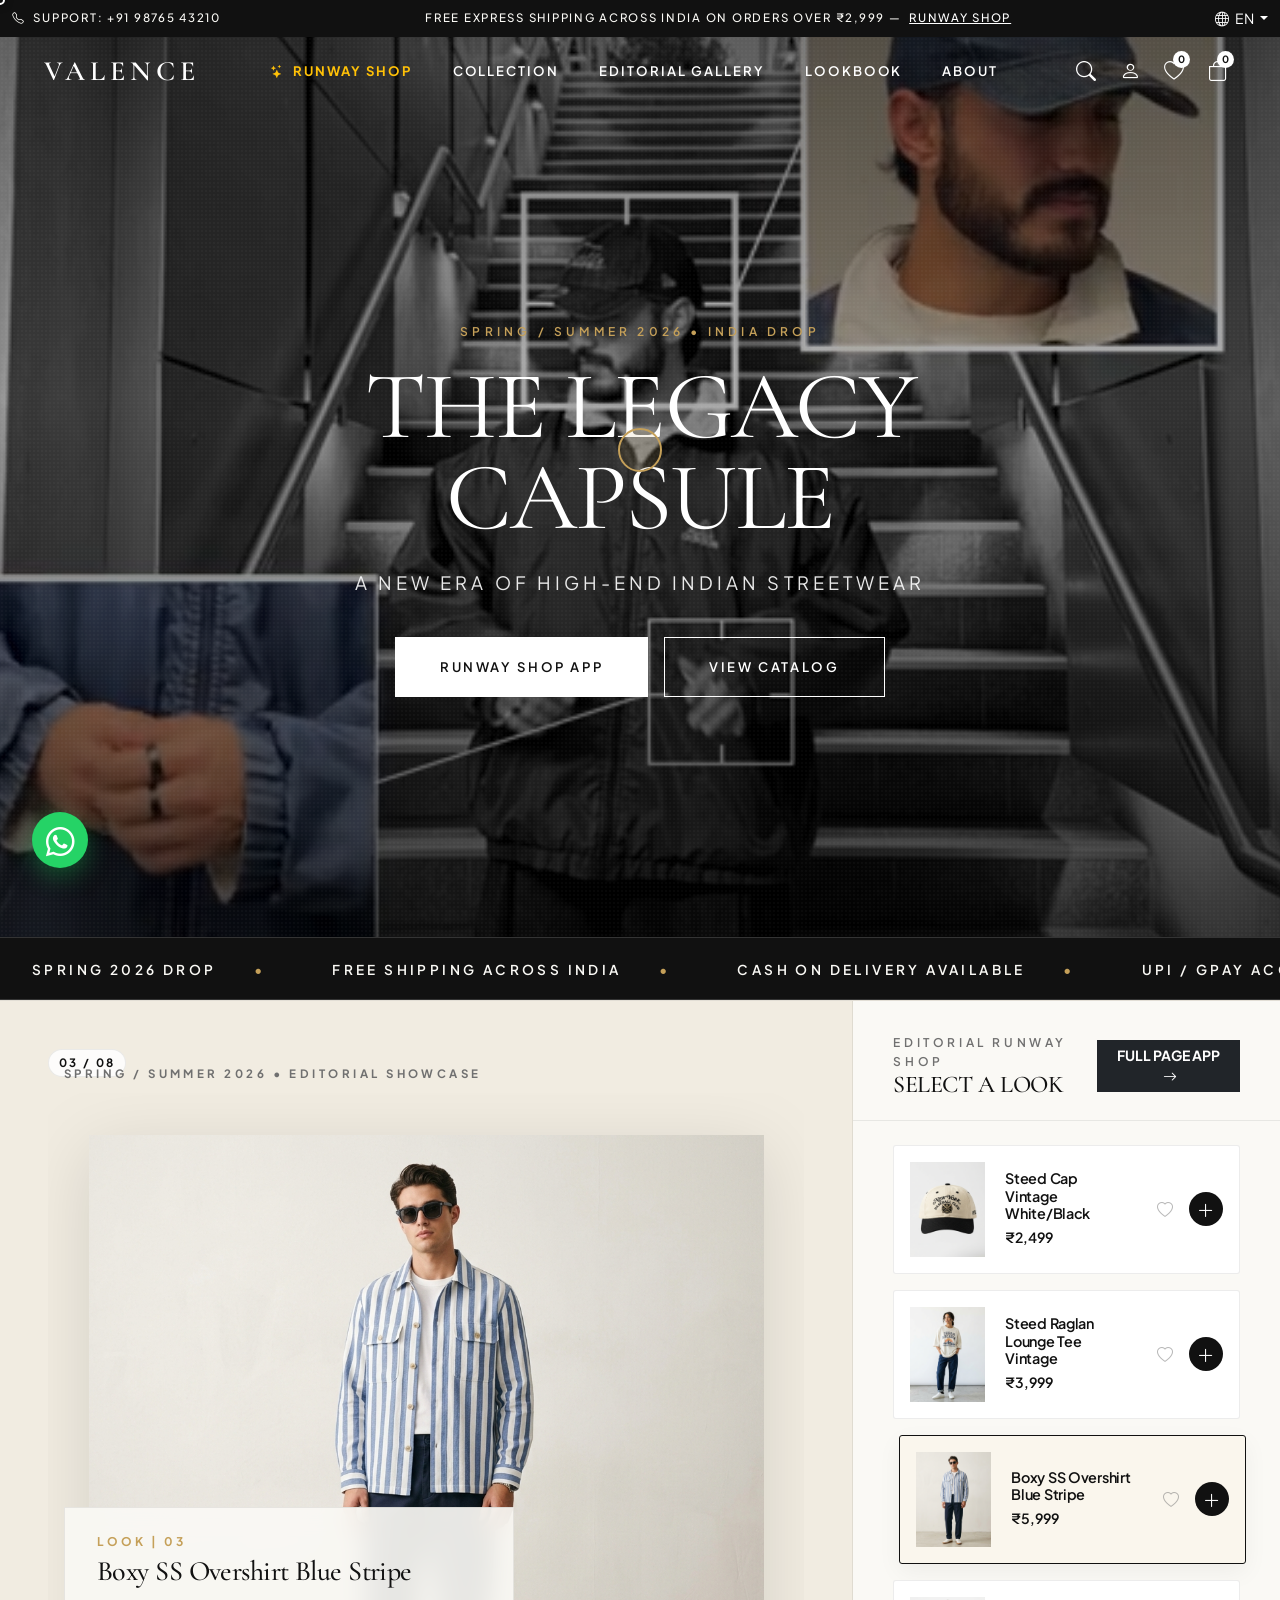
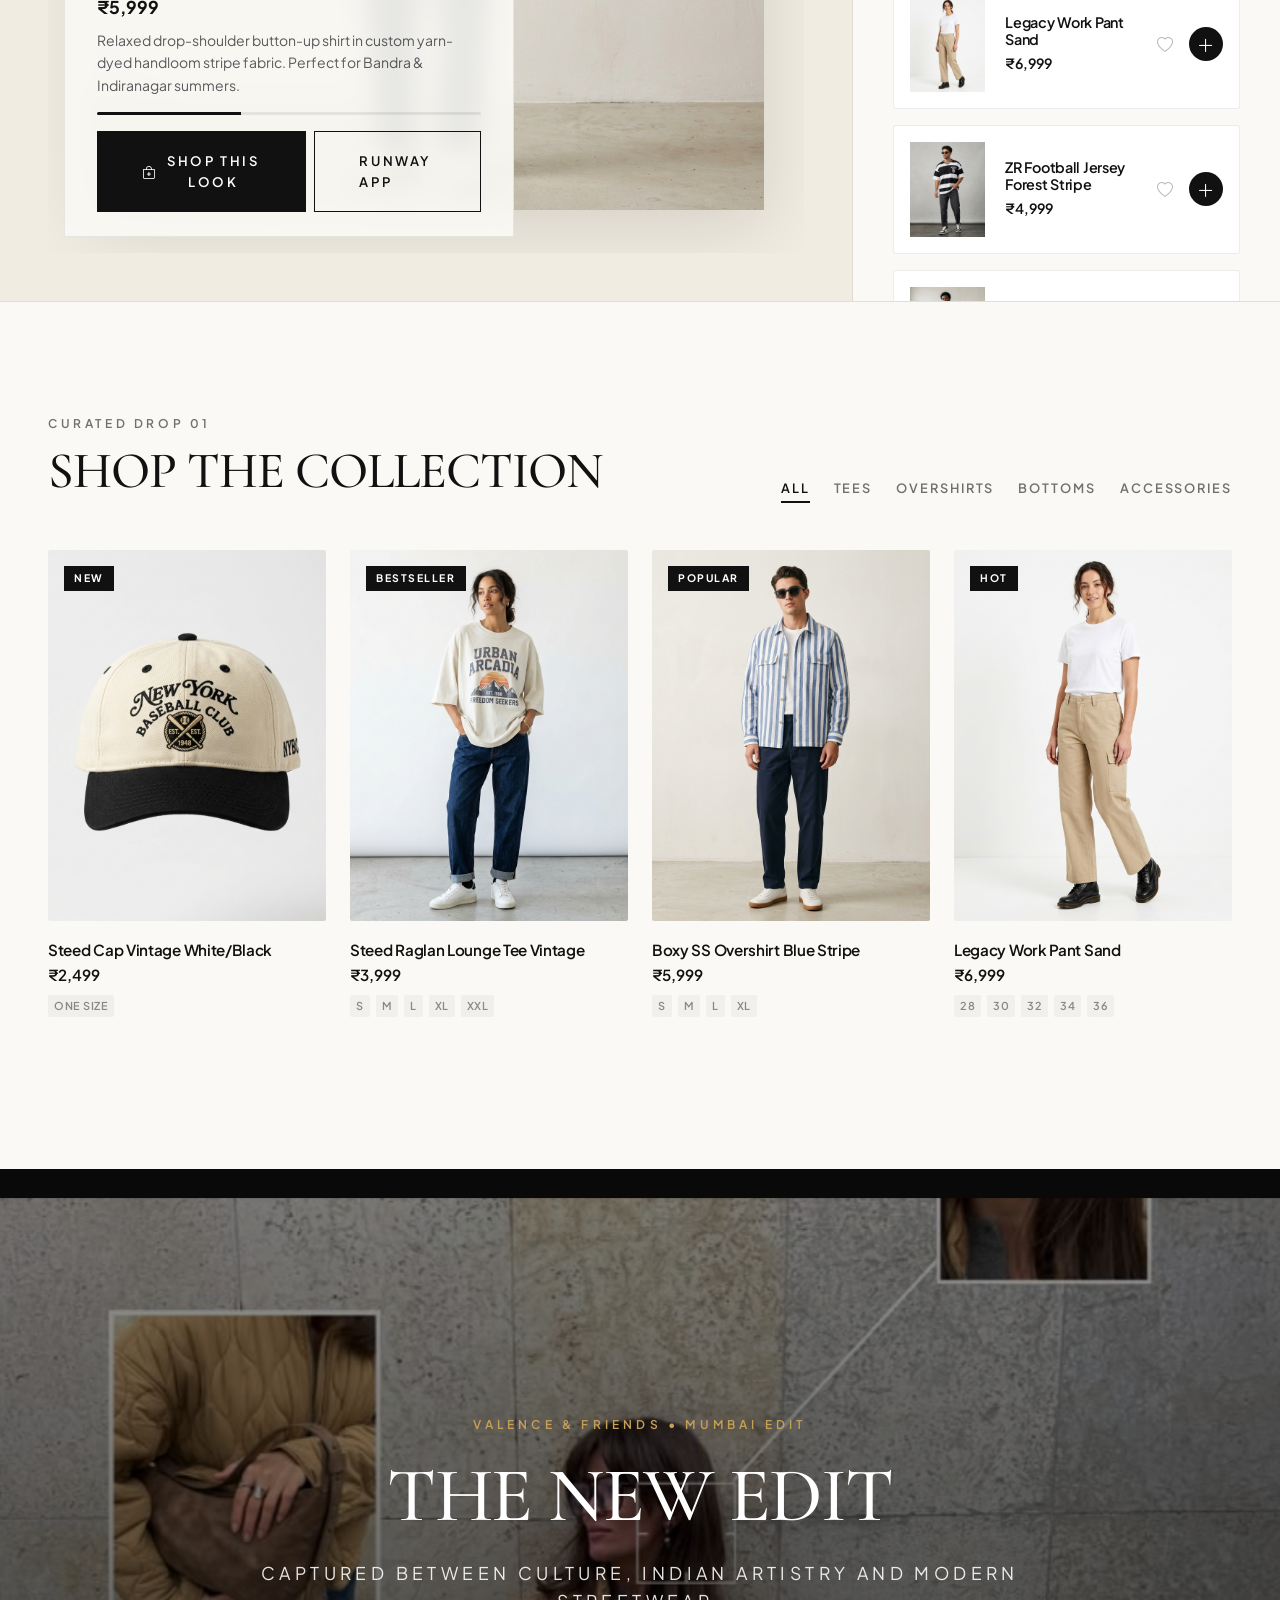
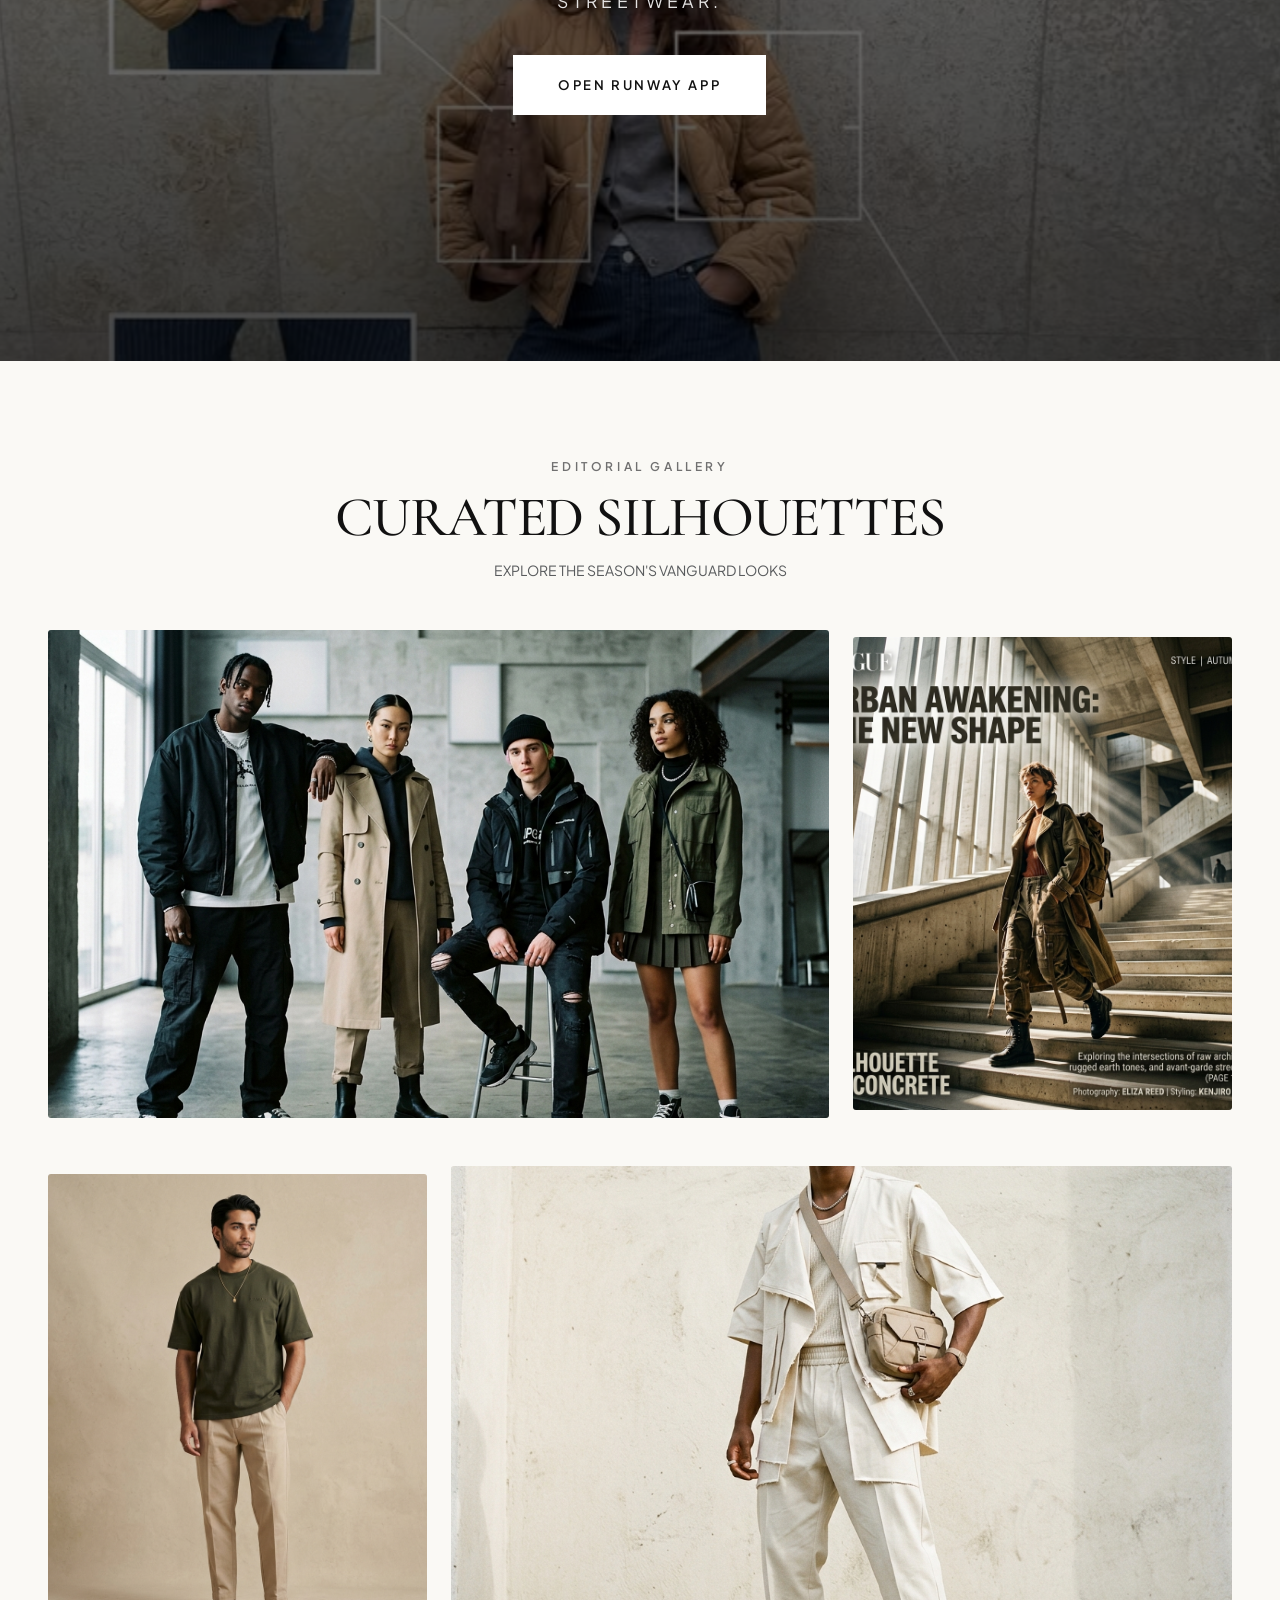
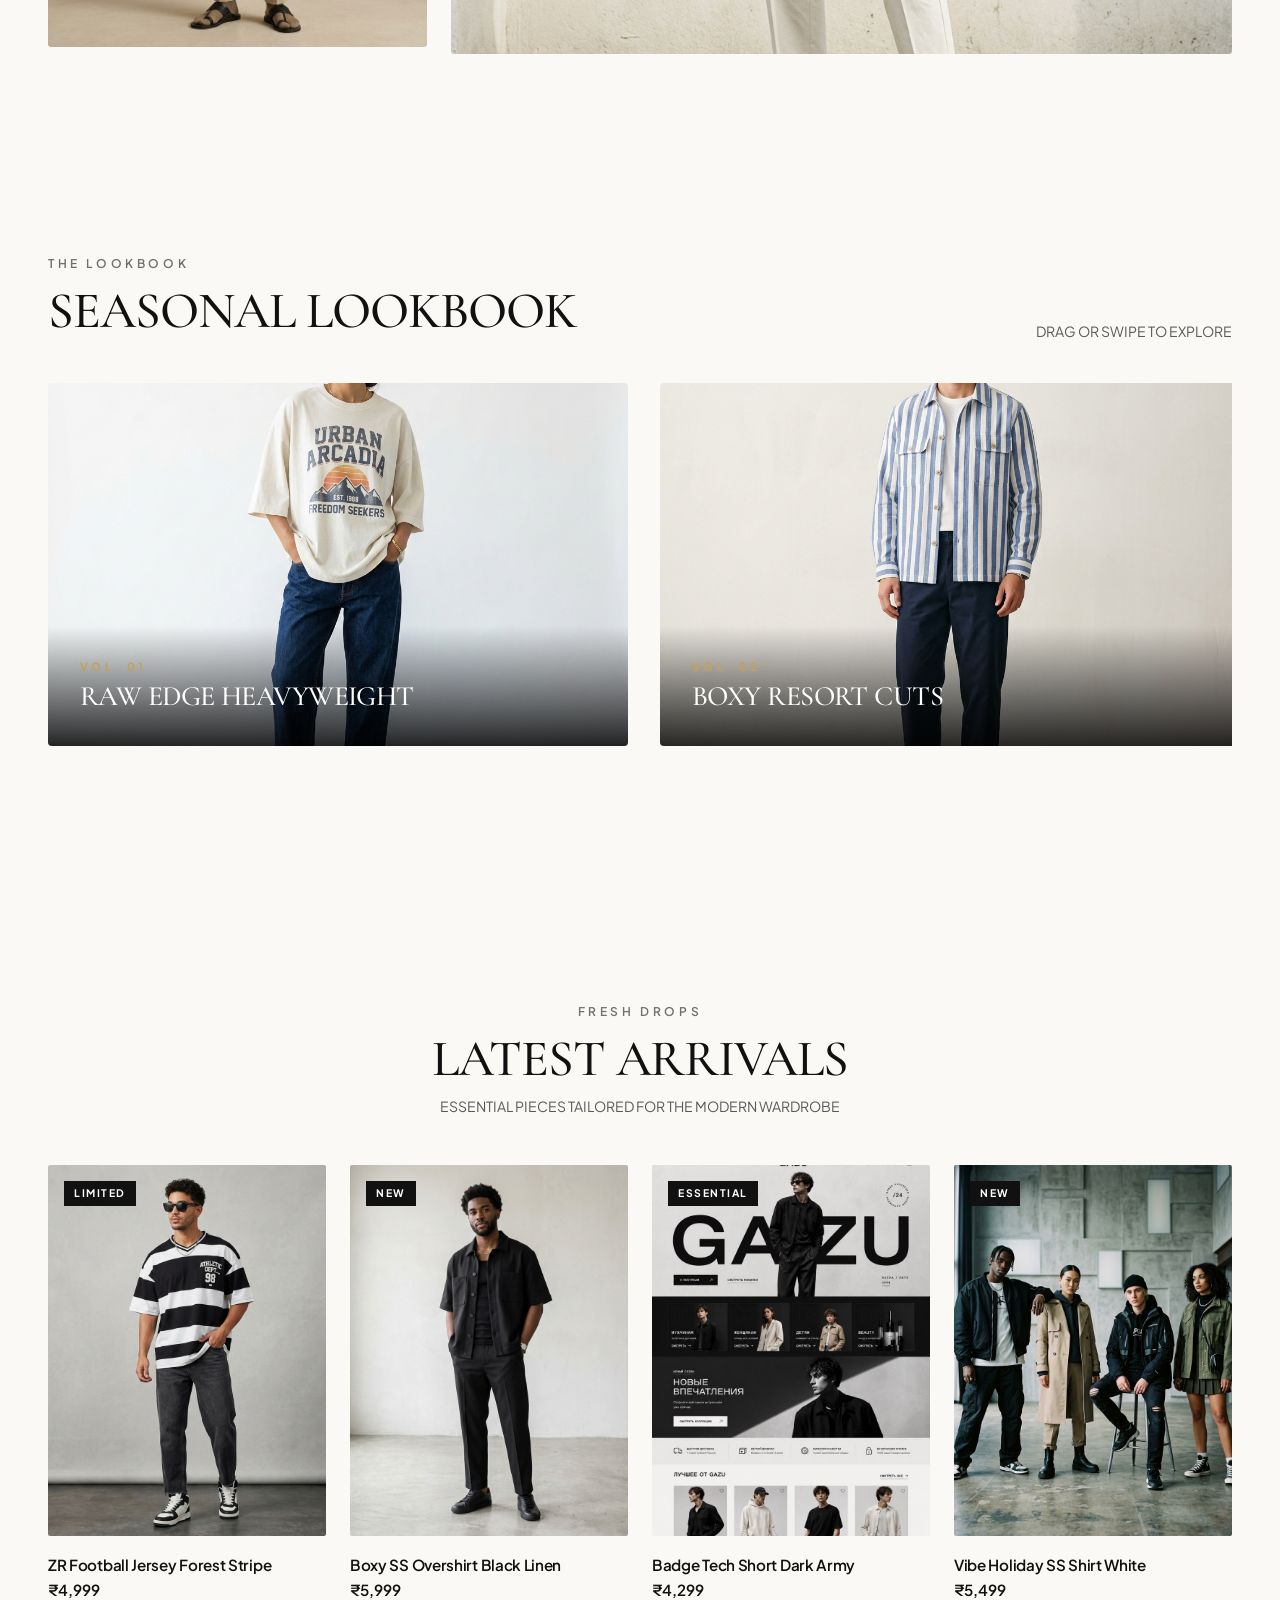
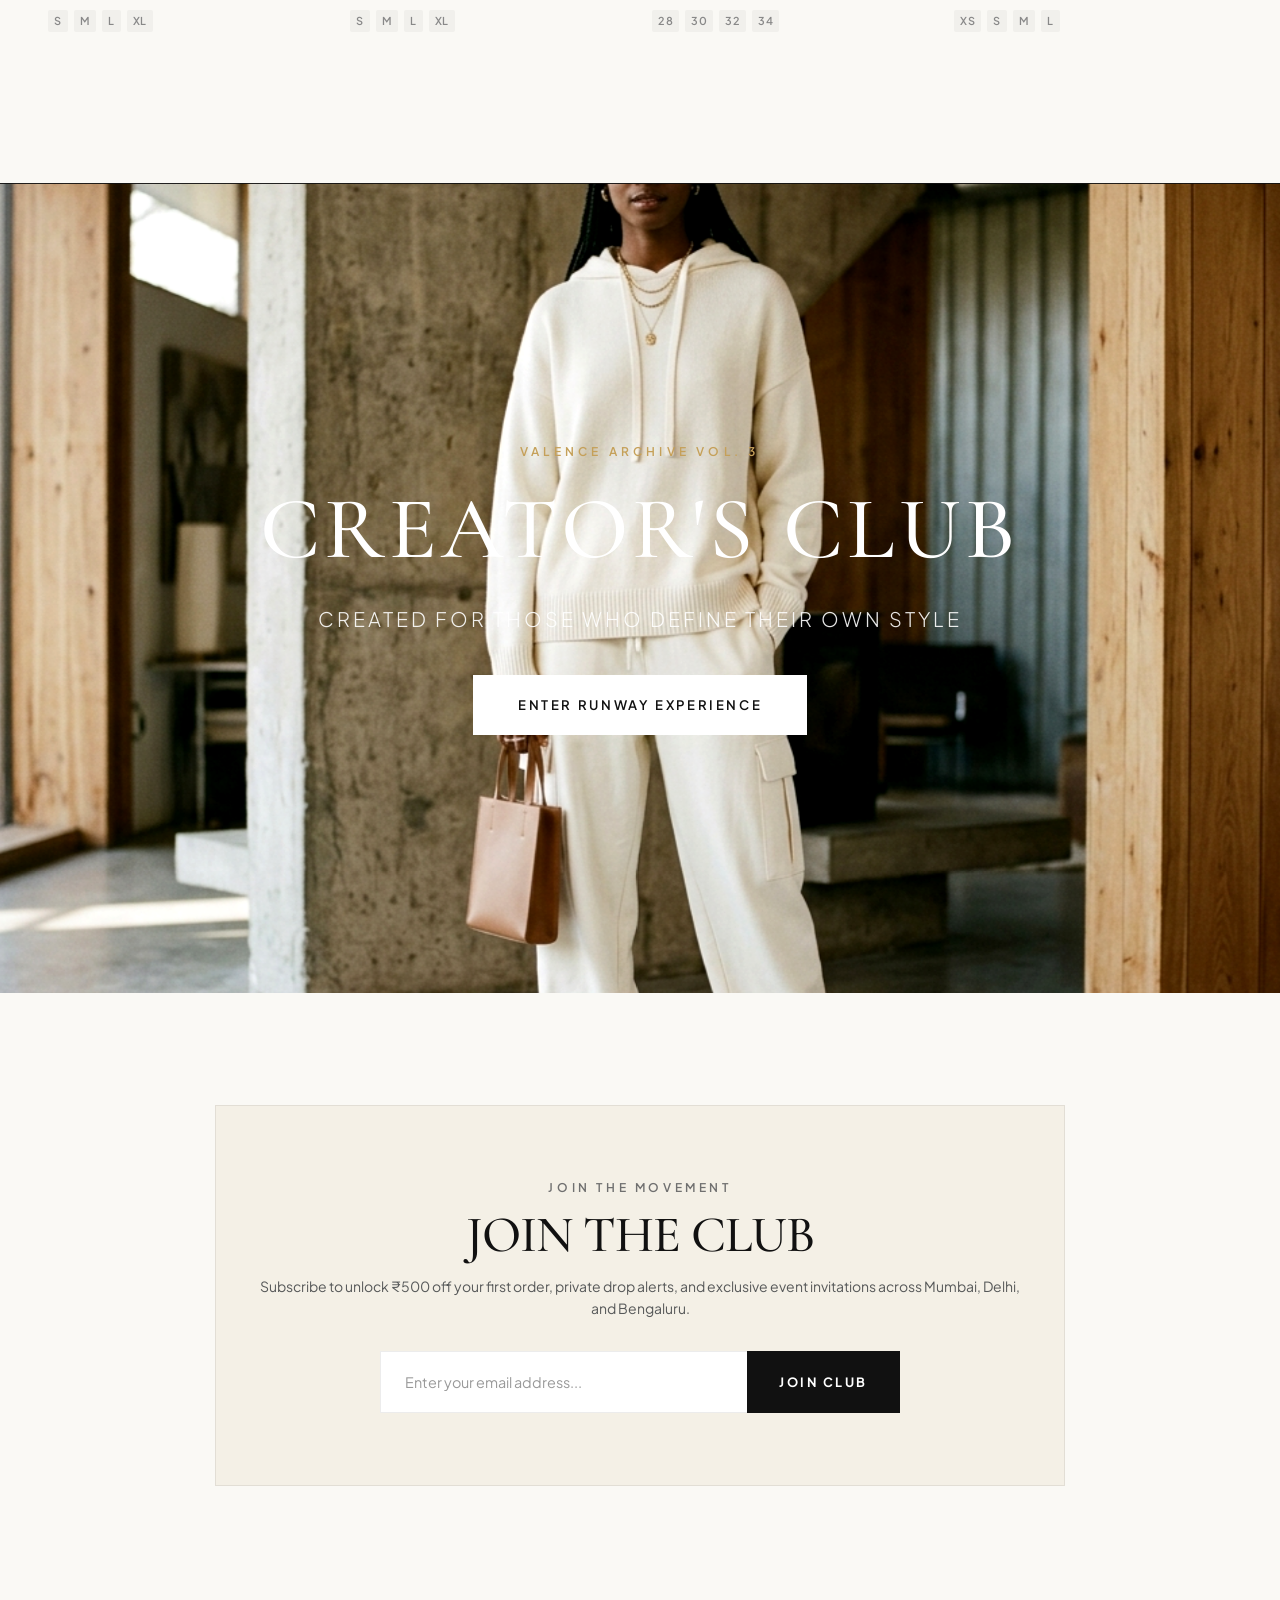
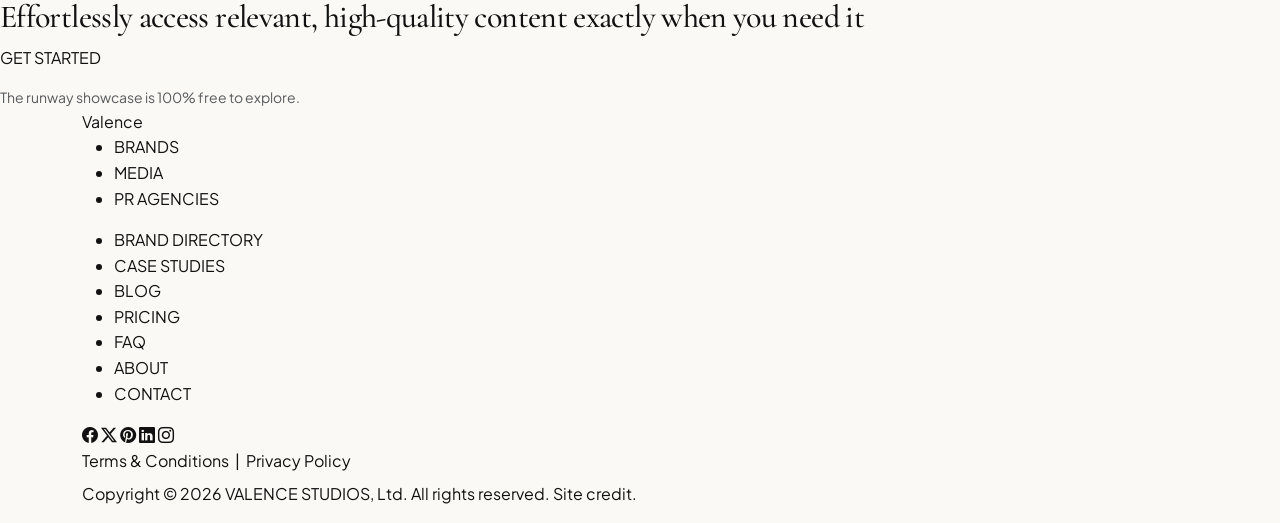
==== fashion-website/index.html @ 0c60060d "Initial commit - Complete VALENCE Indian luxury streetwear fashion web app with runway & contact pag" ====
<!DOCTYPE html>
<html lang="en">
<head>
  <meta charset="UTF-8">
  <meta name="viewport" content="width=device-width, initial-scale=1.0">
  <title>VALENCE STUDIOS — Luxury Streetwear & Editorial Fashion India</title>
  <meta name="description" content="VALENCE STUDIOS India. Discover high-end luxury streetwear, oversized cotton tees, boxy overshirts, and tailored work pants. Designed in India with free express shipping & COD available.">
  <meta name="keywords" content="VALENCE STUDIOS, Indian streetwear, luxury fashion India, Mumbai fashion, oversized t-shirts, boxy overshirt, UPI payment, cash on delivery">

  <!-- Favicon -->
  <link rel="icon" href="data:image/svg+xml,<svg xmlns=%22http://www.w3.org/2000/svg%22 viewBox=%220 0 100 100%22><text y=%22.9em%22 font-size=%2290%22>V</text></svg>">

  <!-- Google Fonts: Cormorant Garamond (Serif) & Plus Jakarta Sans (Sans-Serif) -->
  <link rel="preconnect" href="https://fonts.googleapis.com">
  <link rel="preconnect" href="https://fonts.gstatic.com" crossorigin>
  <link href="https://fonts.googleapis.com/css2?family=Cormorant+Garamond:ital,wght@0,300;0,400;0,500;0,600;0,700;1,400&family=Plus+Jakarta+Sans:wght@300;400;500;600;700;800&display=swap" rel="stylesheet">

  <!-- Bootstrap 5.3.3 CSS -->
  <link href="https://cdn.jsdelivr.net/npm/bootstrap@5.3.3/dist/css/bootstrap.min.css" rel="stylesheet">

  <!-- Bootstrap Icons 1.11.3 -->
  <link rel="stylesheet" href="https://cdn.jsdelivr.net/npm/bootstrap-icons@1.11.3/font/bootstrap-icons.min.css">

  <!-- Custom Stylesheet -->
  <link rel="stylesheet" href="css/style.css">
</head>
<body>

  <!-- =========================================================================
       1. PRELOADER
       ========================================================================= -->
  <div id="preloader">
    <div class="loader-brand">VALENCE</div>
    <div class="loader-sub">LEGACY CAPSULE 2026 • INDIA</div>
    <div class="loader-bar-bg">
      <div class="loader-bar-fill"></div>
    </div>
  </div>

  <!-- =========================================================================
       2. CUSTOM CURSOR (DESKTOP)
       ========================================================================= -->
  <div class="custom-cursor-dot"></div>
  <div class="custom-cursor-follower"></div>

  <!-- =========================================================================
       3. FLOATING WHATSAPP SUPPORT BUTTON (INDIAN UI/UX)
       ========================================================================= -->
  <a href="https://wa.me/919876543210?text=Hi%20VALENCE%20Studios,%20I%20have%20an%20inquiry%20about%20the%20Legacy%20Capsule" target="_blank" class="whatsapp-float-btn" title="Chat on WhatsApp (+91 98765 43210)">
    <i class="bi bi-whatsapp"></i>
  </a>

  <!-- =========================================================================
       4. TOP ANNOUNCEMENT BAR & NAVBAR
       ========================================================================= -->
  <div class="top-announcement-bar text-center">
    <div class="container-fluid d-flex justify-content-between align-items-center">
      <span class="d-none d-md-inline-block"><i class="bi bi-telephone me-1"></i> SUPPORT: +91 98765 43210</span>
      <span>FREE EXPRESS SHIPPING ACROSS INDIA ON ORDERS OVER ₹2,999 — <a href="runway.html" class="text-white text-decoration-underline ms-1">RUNWAY SHOP</a></span>
      <div class="dropdown d-none d-sm-inline-block">
        <button class="btn btn-sm text-white dropdown-toggle p-0 border-0 fs-7" type="button" data-bs-toggle="dropdown">
          <i class="bi bi-globe me-1"></i> <span id="current-lang">EN</span>
        </button>
        <ul class="dropdown-menu dropdown-menu-end shadow-sm">
          <li><a class="dropdown-menu-item dropdown-item lang-option" href="#" data-lang="en">English (EN)</a></li>
          <li><a class="dropdown-menu-item dropdown-item lang-option" href="#" data-lang="hi">हिंदी (Hindi)</a></li>
          <li><a class="dropdown-menu-item dropdown-item lang-option" href="#" data-lang="mr">मराठी (Marathi)</a></li>
        </ul>
      </div>
    </div>
  </div>

  <nav class="navbar navbar-expand-lg navbar-editorial">
    <div class="container-fluid d-flex align-items-center justify-content-between">
      
      <!-- Mobile Hamburger Toggle -->
      <button class="navbar-toggler border-0 p-0 text-white d-lg-none" type="button" data-bs-toggle="offcanvas" data-bs-target="#mobileMenu" aria-label="Toggle navigation">
        <i class="bi bi-list fs-2" id="nav-toggle-icon"></i>
      </button>

      <!-- Left / Brand Logo -->
      <a class="navbar-brand me-0" href="index.html">VALENCE</a>

      <!-- Center Links (Desktop) -->
      <div class="collapse navbar-collapse justify-content-center d-none d-lg-flex" id="navbarNav">
        <ul class="navbar-nav align-items-center gap-2">
          <li class="nav-item">
            <a class="nav-link nav-link-editorial text-warning fw-bold" href="runway.html"><i class="bi bi-stars me-1"></i> RUNWAY SHOP</a>
          </li>
          <li class="nav-item">
            <a class="nav-link nav-link-editorial" href="#collection-section">COLLECTION</a>
          </li>
          <li class="nav-item">
            <a class="nav-link nav-link-editorial" href="#asymmetric-section">EDITORIAL GALLERY</a>
          </li>
          <li class="nav-item">
            <a class="nav-link nav-link-editorial" href="#campaign-section">LOOKBOOK</a>
          </li>
          <li class="nav-item">
            <a class="nav-link nav-link-editorial" href="#story-section">ABOUT</a>
          </li>
        </ul>
      </div>

      <!-- Right Action Icons -->
      <div class="d-flex align-items-center gap-1 gap-md-2">
        <button class="nav-icon-btn" data-bs-toggle="modal" data-bs-target="#searchModal" aria-label="Search">
          <i class="bi bi-search"></i>
        </button>
        <button class="nav-icon-btn d-none d-sm-inline-block" data-bs-toggle="modal" data-bs-target="#accountModal" aria-label="Account">
          <i class="bi bi-person"></i>
        </button>
        <button class="nav-icon-btn" data-bs-toggle="offcanvas" data-bs-target="#cartOffcanvas" aria-label="Wishlist">
          <i class="bi bi-heart"></i>
          <span class="cart-badge" id="wishlist-count">0</span>
        </button>
        <button class="nav-icon-btn position-relative" data-bs-toggle="offcanvas" data-bs-target="#cartOffcanvas" aria-label="Shopping Bag">
          <i class="bi bi-bag"></i>
          <span class="cart-badge" id="cart-count">0</span>
        </button>
      </div>

    </div>
  </nav>

  <!-- Mobile Offcanvas Menu -->
  <div class="offcanvas offcanvas-start offcanvas-editorial" tabindex="-1" id="mobileMenu">
    <div class="offcanvas-header">
      <span class="font-serif fs-4 tracking-wider fw-bold">VALENCE STUDIOS</span>
      <button type="button" class="btn-close text-reset" data-bs-dismiss="offcanvas" aria-label="Close"></button>
    </div>
    <div class="offcanvas-body d-flex flex-column justify-content-between p-4">
      <div>
        <a href="runway.html" class="nav-link-mobile text-warning fw-bold">✨ RUNWAY SHOP APP</a>
        <a href="#collection-section" class="nav-link-mobile" data-bs-dismiss="offcanvas">SHOP COLLECTION</a>
        <a href="#asymmetric-section" class="nav-link-mobile" data-bs-dismiss="offcanvas">EDITORIAL GALLERY</a>
        <a href="#campaign-section" class="nav-link-mobile" data-bs-dismiss="offcanvas">CAMPAIGNS</a>
        <a href="#story-section" class="nav-link-mobile" data-bs-dismiss="offcanvas">THE BRAND STORY</a>
      </div>
      <div class="pt-4 border-top">
        <div class="d-flex justify-content-between mb-3 text-muted small">
          <span>CURRENCY: <strong>INR (₹)</strong></span>
          <span>LOCATION: <strong>INDIA</strong></span>
        </div>
        <div class="d-flex gap-3 text-dark fs-5">
          <a href="https://wa.me/919876543210" target="_blank"><i class="bi bi-whatsapp"></i></a>
          <a href="#"><i class="bi bi-instagram"></i></a>
          <a href="#"><i class="bi bi-youtube"></i></a>
        </div>
      </div>
    </div>
  </div>

  <!-- =========================================================================
       5. FULL-SCREEN CINEMATIC HERO SECTION
       ========================================================================= -->
  <section class="hero-section">
    <div class="hero-bg-wrapper">
      <img src="images/videoframe-hero.png" alt="VALENCE Legacy Capsule Hero Streetwear Campaign Model" class="hero-bg-img">
    </div>
    <div class="hero-overlay"></div>
    <div class="film-grain"></div>

    <div class="hero-content">
      <span class="hero-tag">SPRING / SUMMER 2026 • INDIA DROP</span>
      <h1 class="hero-title">THE LEGACY<br>CAPSULE</h1>
      <p class="hero-subtitle">A NEW ERA OF HIGH-END INDIAN STREETWEAR</p>
      <div class="hero-cta d-flex justify-content-center gap-3 flex-wrap">
        <a href="runway.html" class="btn-editorial btn-editorial-light btn-magnetic" data-cursor="EXPLORE">RUNWAY SHOP APP</a>
        <a href="#collection-section" class="btn-editorial btn-editorial-outline text-white border-white btn-magnetic">VIEW CATALOG</a>
      </div>
    </div>
  </section>

  <!-- =========================================================================
       6. INFINITE MARQUEE BANNER
       ========================================================================= -->
  <div class="marquee-wrapper">
    <div class="marquee-content">
      <span class="marquee-item">SPRING 2026 DROP <span class="marquee-bullet">•</span></span>
      <span class="marquee-item">FREE SHIPPING ACROSS INDIA <span class="marquee-bullet">•</span></span>
      <span class="marquee-item">CASH ON DELIVERY AVAILABLE <span class="marquee-bullet">•</span></span>
      <span class="marquee-item">UPI / GPAY ACCEPTED <span class="marquee-bullet">•</span></span>
      <span class="marquee-item">HANDCRAFTED LUXURY STREETWEAR <span class="marquee-bullet">•</span></span>
      <span class="marquee-item">240 GSM HEAVYWEIGHT COTTON <span class="marquee-bullet">•</span></span>
    </div>
    <div class="marquee-content">
      <span class="marquee-item">SPRING 2026 DROP <span class="marquee-bullet">•</span></span>
      <span class="marquee-item">FREE SHIPPING ACROSS INDIA <span class="marquee-bullet">•</span></span>
      <span class="marquee-item">CASH ON DELIVERY AVAILABLE <span class="marquee-bullet">•</span></span>
      <span class="marquee-item">UPI / GPAY ACCEPTED <span class="marquee-bullet">•</span></span>
      <span class="marquee-item">HANDCRAFTED LUXURY STREETWEAR <span class="marquee-bullet">•</span></span>
      <span class="marquee-item">240 GSM HEAVYWEIGHT COTTON <span class="marquee-bullet">•</span></span>
    </div>
  </div>

  <!-- =========================================================================
       7. EDITORIAL SPLIT-SCREEN RUNWAY SHOP EXPERIENCE (65% LEFT / 35% RIGHT)
       ========================================================================= -->
  <section class="split-shop-section" id="runway-shop">
    <div class="container-fluid p-0">
      <div class="row g-0">
        
        <!-- LEFT — 65% width: Large featured product runway view -->
        <div class="col-lg-8 split-shop-left">
          <div class="featured-look-wrapper">
            <div class="d-flex justify-content-between align-items-center mb-3">
              <span class="look-season-tag">SPRING / SUMMER 2026 • EDITORIAL SHOWCASE</span>
              <div class="d-flex align-items-center gap-2">
                <span class="look-counter-badge" id="featured-look-counter">03 / 08</span>
              </div>
            </div>
            
            <div class="featured-img-box" data-cursor="VIEW">
              <img src="images/product-2.jpg" alt="Boxy Short Sleeve Overshirt Blue Stripe Front View" id="featured-split-img" class="featured-split-img">
            </div>

            <div class="featured-look-info">
              <div class="look-number" id="featured-look-num">LOOK | 03</div>
              <h3 class="featured-title" id="featured-look-title">Boxy SS Overshirt Blue Stripe</h3>
              <div class="featured-price mb-2" id="featured-look-price">₹5,999</div>
              <p class="featured-desc small text-muted mb-3" id="featured-look-desc">Relaxed drop-shoulder button-up shirt in custom yarn-dyed handloom stripe fabric. Perfect for Bandra & Indiranagar summers.</p>

              <div class="split-progress-wrapper mb-3">
                <div class="split-progress-bar" id="featured-progress-bar" style="width: 37.5%;"></div>
              </div>

              <div class="d-flex gap-2">
                <button class="btn-editorial btn-editorial-dark btn-magnetic flex-grow-1" id="featured-shop-now-btn" data-cursor="ADD">
                  <i class="bi bi-bag-plus me-2"></i> SHOP THIS LOOK
                </button>
                <a href="runway.html" class="btn-editorial btn-editorial-outline" data-cursor="EXPLORE">RUNWAY APP</a>
              </div>
            </div>
          </div>
        </div>

        <!-- RIGHT — 35% width: Vertical product listing -->
        <div class="col-lg-4 split-shop-right">
          <div class="split-panel-header d-flex justify-content-between align-items-center">
            <div>
              <span class="section-tag mb-0">EDITORIAL RUNWAY SHOP</span>
              <h3 class="font-serif mb-0 fs-4">SELECT A LOOK</h3>
            </div>
            <a href="runway.html" class="btn btn-sm btn-dark text-white rounded-0 px-3 font-sans extra-small fw-bold">FULL PAGE APP <i class="bi bi-arrow-right ms-1"></i></a>
          </div>

          <div class="vertical-product-list" id="vertical-product-list">
            <!-- Dynamic vertical list populated via script.js -->
          </div>
        </div>

      </div>
    </div>
  </section>

  <!-- =========================================================================
       8. FEATURED PRODUCTS (GRID VIEW)
       ========================================================================= -->
  <section class="section-padding" id="collection-section">
    <div class="container-fluid px-lg-5">
      
      <!-- Section Header & Filter Tabs -->
      <div class="d-flex flex-column flex-md-row justify-content-between align-items-md-end mb-5 reveal fade-up">
        <div>
          <span class="section-tag">CURATED DROP 01</span>
          <h2 class="section-title mb-0">SHOP THE COLLECTION</h2>
        </div>
        <div class="filter-tabs">
          <button class="filter-btn active" data-filter="all">ALL</button>
          <button class="filter-btn" data-filter="tees">TEES</button>
          <button class="filter-btn" data-filter="overshirts">OVERSHIRTS</button>
          <button class="filter-btn" data-filter="bottoms">BOTTOMS</button>
          <button class="filter-btn" data-filter="accessories">ACCESSORIES</button>
        </div>
      </div>

      <!-- Product Grid -->
      <div class="row g-3 g-lg-4" id="collection-grid">

        <!-- Product Card 1 -->
        <div class="col-lg-3 col-md-6 col-6 product-card-col" data-category="accessories">
          <div class="product-card reveal fade-up delay-100" data-cursor="VIEW">
            <div class="product-img-wrapper">
              <span class="product-badge">NEW</span>
              <button class="wishlist-btn" data-id="prod-1" aria-label="Add to Wishlist">
                <i class="bi bi-heart"></i>
              </button>
              <img src="images/product-4.jpg" alt="Steed Cap Vintage White and Black Baseball Cap Front View" class="product-img">
              <img src="images/product-4-alt.jpg" alt="Steed Cap Vintage Rear Strap and Embroidery Detail" class="product-img-alt">
              
              <div class="product-action-bar">
                <button class="btn-quick-add" data-id="prod-1">QUICK ADD</button>
                <button class="btn-quick-view" data-id="prod-1" aria-label="Quick View"><i class="bi bi-eye"></i></button>
              </div>
            </div>
            <div class="product-info">
              <h3 class="product-title"><a href="#" class="trigger-quickview" data-id="prod-1">Steed Cap Vintage White/Black</a></h3>
              <div class="product-price">₹2,499</div>
              <div class="product-sizes">
                <span class="size-tag">ONE SIZE</span>
              </div>
            </div>
          </div>
        </div>

        <!-- Product Card 2 -->
        <div class="col-lg-3 col-md-6 col-6 product-card-col" data-category="tees">
          <div class="product-card reveal fade-up delay-200" data-cursor="VIEW">
            <div class="product-img-wrapper">
              <span class="product-badge">BESTSELLER</span>
              <button class="wishlist-btn" data-id="prod-2" aria-label="Add to Wishlist">
                <i class="bi bi-heart"></i>
              </button>
              <img src="images/product-1.jpg" alt="Steed Raglan Lounge Tee Vintage White and Black Front" class="product-img">
              <img src="images/product-1-alt.jpg" alt="Steed Raglan Lounge Tee Graphic Back View" class="product-img-alt">
              
              <div class="product-action-bar">
                <button class="btn-quick-add" data-id="prod-2">QUICK ADD</button>
                <button class="btn-quick-view" data-id="prod-2" aria-label="Quick View"><i class="bi bi-eye"></i></button>
              </div>
            </div>
            <div class="product-info">
              <h3 class="product-title"><a href="#" class="trigger-quickview" data-id="prod-2">Steed Raglan Lounge Tee Vintage</a></h3>
              <div class="product-price">₹3,999</div>
              <div class="product-sizes">
                <span class="size-tag">S</span>
                <span class="size-tag">M</span>
                <span class="size-tag">L</span>
                <span class="size-tag">XL</span>
                <span class="size-tag">XXL</span>
              </div>
            </div>
          </div>
        </div>

        <!-- Product Card 3 -->
        <div class="col-lg-3 col-md-6 col-6 product-card-col" data-category="overshirts">
          <div class="product-card reveal fade-up delay-300" data-cursor="VIEW">
            <div class="product-img-wrapper">
              <span class="product-badge">POPULAR</span>
              <button class="wishlist-btn" data-id="prod-3" aria-label="Add to Wishlist">
                <i class="bi bi-heart"></i>
              </button>
              <img src="images/product-2.jpg" alt="Boxy Short Sleeve Overshirt Blue Stripe Front View" class="product-img">
              <img src="images/product-2-alt.jpg" alt="Boxy Short Sleeve Overshirt Blue Stripe Fabric Texture Detail" class="product-img-alt">
              
              <div class="product-action-bar">
                <button class="btn-quick-add" data-id="prod-3">QUICK ADD</button>
                <button class="btn-quick-view" data-id="prod-3" aria-label="Quick View"><i class="bi bi-eye"></i></button>
              </div>
            </div>
            <div class="product-info">
              <h3 class="product-title"><a href="#" class="trigger-quickview" data-id="prod-3">Boxy SS Overshirt Blue Stripe</a></h3>
              <div class="product-price">₹5,999</div>
              <div class="product-sizes">
                <span class="size-tag">S</span>
                <span class="size-tag">M</span>
                <span class="size-tag">L</span>
                <span class="size-tag">XL</span>
              </div>
            </div>
          </div>
        </div>

        <!-- Product Card 4 -->
        <div class="col-lg-3 col-md-6 col-6 product-card-col" data-category="bottoms">
          <div class="product-card reveal fade-up delay-400" data-cursor="VIEW">
            <div class="product-img-wrapper">
              <span class="product-badge">HOT</span>
              <button class="wishlist-btn" data-id="prod-4" aria-label="Add to Wishlist">
                <i class="bi bi-heart"></i>
              </button>
              <img src="images/product-3.jpg" alt="Legacy Work Pant Sand Beige Tailored Trousers Front Profile" class="product-img">
              <img src="images/product-3-alt.jpg" alt="Legacy Work Pant Sand Fit and Pocket Construction Details" class="product-img-alt">
              
              <div class="product-action-bar">
                <button class="btn-quick-add" data-id="prod-4">QUICK ADD</button>
                <button class="btn-quick-view" data-id="prod-4" aria-label="Quick View"><i class="bi bi-eye"></i></button>
              </div>
            </div>
            <div class="product-info">
              <h3 class="product-title"><a href="#" class="trigger-quickview" data-id="prod-4">Legacy Work Pant Sand</a></h3>
              <div class="product-price">₹6,999</div>
              <div class="product-sizes">
                <span class="size-tag">28</span>
                <span class="size-tag">30</span>
                <span class="size-tag">32</span>
                <span class="size-tag">34</span>
                <span class="size-tag">36</span>
              </div>
            </div>
          </div>
        </div>

      </div>
    </div>
  </section>

  <!-- =========================================================================
       9. EDITORIAL CAMPAIGN SECTION
       ========================================================================= -->
  <section class="campaign-section" id="campaign-section">
    <img src="images/campaign-user.jpg" alt="VALENCE Editorial Campaign - Modern Indian Streetwear Culture and Craft" class="campaign-bg-img reveal scale-in">
    <div class="campaign-overlay"></div>

    <div class="campaign-content">
      <span class="campaign-tag reveal fade-up">VALENCE & FRIENDS • MUMBAI EDIT</span>
      <h2 class="campaign-title reveal fade-up delay-100">THE NEW EDIT</h2>
      <p class="campaign-subtitle reveal fade-up delay-200">Captured between culture, Indian artistry and modern streetwear.</p>
      <div class="reveal fade-up delay-300">
        <a href="runway.html" class="btn-editorial btn-editorial-light btn-magnetic" data-cursor="EXPLORE">OPEN RUNWAY APP</a>
      </div>
    </div>
  </section>

  <!-- =========================================================================
       10. ASYMMETRIC LOOKBOOK GALLERY
       ========================================================================= -->
  <section class="asymmetric-gallery-section" id="asymmetric-section">
    <div class="container-fluid px-lg-5">
      <div class="text-center mb-5 reveal fade-up">
        <span class="section-tag">EDITORIAL GALLERY</span>
        <h2 class="asymmetric-title display-4 uppercase mb-2">CURATED SILHOUETTES</h2>
        <p class="text-muted small">EXPLORE THE SEASON'S VANGUARD LOOKS</p>
      </div>

      <div class="row g-4 align-items-center">
        <div class="col-lg-8">
          <div class="asymmetric-card large reveal fade-right delay-100" data-cursor="EXPLORE">
            <img src="images/collection-1.jpg" alt="VALENCE Editorial Lookbook - Urban Minimalist Streetwear Silhouette" class="asymmetric-img">
            <div class="asymmetric-caption">
              <span class="gallery-look-num">LOOK 01</span>
              <h3 class="gallery-look-title">URBAN MINIMALISM</h3>
            </div>
          </div>
        </div>

        <div class="col-lg-4">
          <div class="asymmetric-card tall reveal fade-left delay-200" data-cursor="EXPLORE">
            <img src="images/collection-2.jpg" alt="VALENCE Editorial Lookbook - Architectural Tailored Overshirt and Trousers" class="asymmetric-img">
            <div class="asymmetric-caption">
              <span class="gallery-look-num">LOOK 02</span>
              <h3 class="gallery-look-title">ARCHITECTURAL CUTS</h3>
            </div>
          </div>
        </div>

        <div class="col-lg-4">
          <div class="asymmetric-card tall reveal fade-right delay-300" data-cursor="EXPLORE">
            <img src="images/lookbook-3.jpg" alt="VALENCE Editorial Lookbook - Heritage Heavyweight Cotton Texture" class="asymmetric-img">
            <div class="asymmetric-caption">
              <span class="gallery-look-num">LOOK 03</span>
              <h3 class="gallery-look-title">HERITAGE TEXTURES</h3>
            </div>
          </div>
        </div>

        <div class="col-lg-8">
          <div class="asymmetric-card large reveal fade-left delay-400" data-cursor="EXPLORE">
            <img src="images/lookbook-4.jpg" alt="VALENCE Editorial Lookbook - Modern Layering and Tailored Streetwear" class="asymmetric-img">
            <div class="asymmetric-caption">
              <span class="gallery-look-num">LOOK 04</span>
              <h3 class="gallery-look-title">SUMMER LAYERING</h3>
            </div>
          </div>
        </div>
      </div>
    </div>
  </section>

  <!-- =========================================================================
       11. HORIZONTAL LOOKBOOK SECTION (DRAG & SWIPE GALLERY)
       ========================================================================= -->
  <section class="horizontal-scroll-section" id="lookbook-section">
    <div class="container-fluid px-lg-5">
      <div class="d-flex justify-content-between align-items-end mb-4 reveal fade-up">
        <div>
          <span class="section-tag">THE LOOKBOOK</span>
          <h2 class="section-title mb-0">SEASONAL LOOKBOOK</h2>
        </div>
        <div class="d-none d-md-flex align-items-center gap-2 text-muted small">
          <i class="bi bi-arrows-left-right fs-5"></i>
          <span>DRAG OR SWIPE TO EXPLORE</span>
        </div>
      </div>

      <div class="horizontal-gallery-wrapper" id="horizontal-gallery">
        <div class="gallery-card reveal fade-right delay-100" data-cursor="EXPLORE">
          <img src="images/product-1.jpg" alt="The Lookbook Vol 1 - Oversized Vintage Graphic Tee Silhouette" class="gallery-img">
          <div class="gallery-caption">
            <span class="gallery-look-num">VOL. 01</span>
            <h3 class="gallery-look-title">RAW EDGE HEAVYWEIGHT</h3>
          </div>
        </div>

        <div class="gallery-card reveal fade-right delay-200" data-cursor="EXPLORE">
          <img src="images/product-2.jpg" alt="The Lookbook Vol 2 - Boxy Short Sleeve Resort Stripe Shirt" class="gallery-img">
          <div class="gallery-caption">
            <span class="gallery-look-num">VOL. 02</span>
            <h3 class="gallery-look-title">BOXY RESORT CUTS</h3>
          </div>
        </div>

        <div class="gallery-card reveal fade-right delay-300" data-cursor="EXPLORE">
          <img src="images/product-3.jpg" alt="The Lookbook Vol 3 - Tailored Utility Work Shorts in Olive Army" class="gallery-img">
          <div class="gallery-caption">
            <span class="gallery-look-num">VOL. 03</span>
            <h3 class="gallery-look-title">TACTICAL UTILITY</h3>
          </div>
        </div>

        <div class="gallery-card reveal fade-right delay-400" data-cursor="EXPLORE">
          <img src="images/product-4.jpg" alt="The Lookbook Vol 4 - Embroidered Eyelet Holiday Shirt in Ivory" class="gallery-img">
          <div class="gallery-caption">
            <span class="gallery-look-num">VOL. 04</span>
            <h3 class="gallery-look-title">HOLIDAY TEXTURES</h3>
          </div>
        </div>
      </div>
    </div>
  </section>

  <!-- =========================================================================
       12. SECOND PRODUCT SECTION (LATEST ARRIVALS)
       ========================================================================= -->
  <section class="section-padding bg-cream" id="arrivals-section">
    <div class="container-fluid px-lg-5">
      <div class="text-center mb-5 reveal fade-up">
        <span class="section-tag">FRESH DROPS</span>
        <h2 class="section-title mb-1">LATEST ARRIVALS</h2>
        <p class="text-muted small">ESSENTIAL PIECES TAILORED FOR THE MODERN WARDROBE</p>
      </div>

      <div class="row g-3 g-lg-4">
        <!-- Product 5 -->
        <div class="col-lg-3 col-md-6 col-6">
          <div class="product-card reveal fade-up delay-100" data-cursor="VIEW">
            <div class="product-img-wrapper">
              <span class="product-badge">LIMITED</span>
              <button class="wishlist-btn" data-id="prod-5" aria-label="Add to Wishlist"><i class="bi bi-heart"></i></button>
              <img src="images/product-5.jpg" alt="ZR Football Jersey Forest Stripe Athletic Mesh Jersey" class="product-img">
              <img src="images/product-5-alt.jpg" alt="ZR Football Jersey Forest Stripe Tonal Back View" class="product-img-alt">
              <div class="product-action-bar">
                <button class="btn-quick-add" data-id="prod-5">QUICK ADD</button>
                <button class="btn-quick-view" data-id="prod-5" aria-label="Quick View"><i class="bi bi-eye"></i></button>
              </div>
            </div>
            <div class="product-info">
              <h3 class="product-title"><a href="#" class="trigger-quickview" data-id="prod-5">ZR Football Jersey Forest Stripe</a></h3>
              <div class="product-price">₹4,999</div>
              <div class="product-sizes">
                <span class="size-tag">S</span><span class="size-tag">M</span><span class="size-tag">L</span><span class="size-tag">XL</span>
              </div>
            </div>
          </div>
        </div>

        <!-- Product 6 -->
        <div class="col-lg-3 col-md-6 col-6">
          <div class="product-card reveal fade-up delay-200" data-cursor="VIEW">
            <div class="product-img-wrapper">
              <span class="product-badge">NEW</span>
              <button class="wishlist-btn" data-id="prod-6" aria-label="Add to Wishlist"><i class="bi bi-heart"></i></button>
              <img src="images/product-6.jpg" alt="Boxy Short Sleeve Overshirt Black Linen Blend Front View" class="product-img">
              <img src="images/product-6-alt.jpg" alt="Boxy Short Sleeve Overshirt Black Collar Detail" class="product-img-alt">
              <div class="product-action-bar">
                <button class="btn-quick-add" data-id="prod-6">QUICK ADD</button>
                <button class="btn-quick-view" data-id="prod-6" aria-label="Quick View"><i class="bi bi-eye"></i></button>
              </div>
            </div>
            <div class="product-info">
              <h3 class="product-title"><a href="#" class="trigger-quickview" data-id="prod-6">Boxy SS Overshirt Black Linen</a></h3>
              <div class="product-price">₹5,999</div>
              <div class="product-sizes">
                <span class="size-tag">S</span><span class="size-tag">M</span><span class="size-tag">L</span><span class="size-tag">XL</span>
              </div>
            </div>
          </div>
        </div>

        <!-- Product 7 -->
        <div class="col-lg-3 col-md-6 col-6">
          <div class="product-card reveal fade-up delay-300" data-cursor="VIEW">
            <div class="product-img-wrapper">
              <span class="product-badge">ESSENTIAL</span>
              <button class="wishlist-btn" data-id="prod-7" aria-label="Add to Wishlist"><i class="bi bi-heart"></i></button>
              <img src="images/product-7.jpg" alt="Badge Tech Short Dark Army Water-Resistant Shorts" class="product-img">
              <img src="images/product-7-alt.jpg" alt="Badge Tech Short Dark Army Pocket Detail" class="product-img-alt">
              <div class="product-action-bar">
                <button class="btn-quick-add" data-id="prod-7">QUICK ADD</button>
                <button class="btn-quick-view" data-id="prod-7" aria-label="Quick View"><i class="bi bi-eye"></i></button>
              </div>
            </div>
            <div class="product-info">
              <h3 class="product-title"><a href="#" class="trigger-quickview" data-id="prod-7">Badge Tech Short Dark Army</a></h3>
              <div class="product-price">₹4,299</div>
              <div class="product-sizes">
                <span class="size-tag">28</span><span class="size-tag">30</span><span class="size-tag">32</span><span class="size-tag">34</span>
              </div>
            </div>
          </div>
        </div>

        <!-- Product 8 -->
        <div class="col-lg-3 col-md-6 col-6">
          <div class="product-card reveal fade-up delay-400" data-cursor="VIEW">
            <div class="product-img-wrapper">
              <span class="product-badge">NEW</span>
              <button class="wishlist-btn" data-id="prod-8" aria-label="Add to Wishlist"><i class="bi bi-heart"></i></button>
              <img src="images/product-8.jpg" alt="Vibe Holiday Short Sleeve Shirt White Eyelet Cotton" class="product-img">
              <img src="images/product-8-alt.jpg" alt="Vibe Holiday Short Sleeve Shirt White Back Texture" class="product-img-alt">
              <div class="product-action-bar">
                <button class="btn-quick-add" data-id="prod-8">QUICK ADD</button>
                <button class="btn-quick-view" data-id="prod-8" aria-label="Quick View"><i class="bi bi-eye"></i></button>
              </div>
            </div>
            <div class="product-info">
              <h3 class="product-title"><a href="#" class="trigger-quickview" data-id="prod-8">Vibe Holiday SS Shirt White</a></h3>
              <div class="product-price">₹5,499</div>
              <div class="product-sizes">
                <span class="size-tag">XS</span><span class="size-tag">S</span><span class="size-tag">M</span><span class="size-tag">L</span>
              </div>
            </div>
          </div>
        </div>
      </div>
    </div>
  </section>

  <!-- =========================================================================
       13. BRAND STORY SECTION
       ========================================================================= -->
  <section class="brand-story-section" id="story-section">
    <img src="images/brand-story.jpg" alt="VALENCE Creator's Club Studio Archive Concept Photography" class="story-bg-img reveal scale-in">
    <div class="story-content">
      <span class="campaign-tag reveal fade-up">VALENCE ARCHIVE VOL. 3</span>
      <h2 class="story-title reveal fade-up delay-100">CREATOR'S CLUB</h2>
      <p class="story-text reveal fade-up delay-200">CREATED FOR THOSE WHO DEFINE THEIR OWN STYLE</p>
      <div class="reveal fade-up delay-300">
        <a href="runway.html" class="btn-editorial btn-editorial-light btn-magnetic" data-cursor="EXPLORE">ENTER RUNWAY EXPERIENCE</a>
      </div>
    </div>
  </section>

  <!-- =========================================================================
       14. NEWSLETTER SUBSCRIPTION SECTION
       ========================================================================= -->
  <section class="section-padding bg-cream" id="newsletter-section">
    <div class="container">
      <div class="newsletter-card reveal fade-up">
        <span class="section-tag">JOIN THE MOVEMENT</span>
        <h2 class="section-title mb-2">JOIN THE CLUB</h2>
        <p class="text-muted max-w-md mx-auto small">
          Subscribe to unlock ₹500 off your first order, private drop alerts, and exclusive event invitations across Mumbai, Delhi, and Bengaluru.
        </p>

        <form id="newsletter-form">
          <div class="newsletter-input-group">
            <input type="email" class="newsletter-input" id="newsletter-email" placeholder="Enter your email address..." required>
            <button type="submit" class="newsletter-btn btn-magnetic">JOIN CLUB</button>
          </div>
        </form>
        <div id="newsletter-feedback" class="form-feedback"></div>
      </div>
    </div>
  </section>

  <!-- =========================================================================
       15. FLAUNTER-STYLE BLUSH PINK CTA BANNER
       ========================================================================= -->
  <section class="pink-cta-banner">
    <h2 class="pink-cta-title">Effortlessly access relevant, high-quality content exactly when you need it</h2>
    <a href="runway.html" class="btn-dark-get-started">GET STARTED</a>
    <div class="mt-3 small text-muted">The runway showcase is 100% free to explore.</div>
  </section>

  <!-- =========================================================================
       FLAUNTER-STYLE DARK LUXURY FOOTER (MATCHING USER REFERENCE UI)
       ========================================================================= -->
  <footer class="flaunter-dark-footer">
    <div class="container">
      
      <a href="index.html" class="flaunter-brand-logo">Valence</a>

      <ul class="flaunter-primary-nav">
        <li><a href="index.html#collection-section">BRANDS</a></li>
        <li><a href="index.html#asymmetric-section">MEDIA</a></li>
        <li><a href="runway.html">PR AGENCIES</a></li>
      </ul>

      <div class="flaunter-divider"></div>

      <ul class="flaunter-sub-nav">
        <li><a href="index.html#collection-section">BRAND DIRECTORY</a></li>
        <li><a href="index.html#asymmetric-section">CASE STUDIES</a></li>
        <li><a href="index.html#story-section">BLOG</a></li>
        <li><a href="runway.html">PRICING</a></li>
        <li><a href="contact.html">FAQ</a></li>
        <li><a href="index.html#story-section">ABOUT</a></li>
        <li><a href="contact.html">CONTACT</a></li>
      </ul>

      <div class="flaunter-social-row">
        <a href="#" class="flaunter-social-btn" title="Facebook"><i class="bi bi-facebook"></i></a>
        <a href="#" class="flaunter-social-btn" title="Twitter"><i class="bi bi-twitter-x"></i></a>
        <a href="#" class="flaunter-social-btn" title="Pinterest"><i class="bi bi-pinterest"></i></a>
        <a href="#" class="flaunter-social-btn" title="LinkedIn"><i class="bi bi-linkedin"></i></a>
        <a href="#" class="flaunter-social-btn" title="Instagram"><i class="bi bi-instagram"></i></a>
      </div>

      <p class="flaunter-copy-text mb-2">
        <a href="#">Terms & Conditions</a> &nbsp;|&nbsp; <a href="#">Privacy Policy</a>
      </p>
      <p class="flaunter-copy-text">
        Copyright © 2026 VALENCE STUDIOS, Ltd. All rights reserved. Site credit.
      </p>

    </div>
  </footer>

  <!-- =========================================================================
       16. SHOPPING CART & QUICK VIEW MODALS
       ========================================================================= -->
  <div class="offcanvas offcanvas-end offcanvas-cart" tabindex="-1" id="cartOffcanvas">
    <div class="offcanvas-header border-bottom">
      <span class="font-serif fs-5 text-uppercase fw-bold">YOUR SHOPPING BAG</span>
      <button type="button" class="btn-close text-reset" data-bs-dismiss="offcanvas" aria-label="Close"></button>
    </div>
    
    <div class="offcanvas-body d-flex flex-column justify-content-between p-4">
      <div>
        <div class="bg-white p-3 mb-3 border">
          <div class="small fw-bold text-uppercase mb-1 text-center" id="free-shipping-text">
            Add ₹2,999 to unlock FREE Express Shipping across India
          </div>
          <div class="progress" style="height: 4px;">
            <div class="progress-bar bg-dark" role="progressbar" id="free-shipping-fill" style="width: 0%"></div>
          </div>
        </div>
        <div id="cart-items-container"></div>
      </div>

      <div class="border-top pt-3 mt-4">
        <div class="d-flex justify-content-between fs-5 font-serif mb-2">
          <span>SUBTOTAL</span>
          <span id="cart-subtotal" class="fw-bold">₹0</span>
        </div>
        <p class="text-muted extra-small mb-2">Includes GST. Express delivery & COD options at checkout.</p>
        
        <div class="d-flex gap-1 mb-3 flex-wrap">
          <span class="indian-pay-badge"><i class="bi bi-qr-code text-primary"></i> UPI</span>
          <span class="indian-pay-badge"><i class="bi bi-google text-danger"></i> GPay</span>
          <span class="indian-pay-badge"><i class="bi bi-phone text-purple"></i> PhonePe</span>
          <span class="indian-pay-badge"><i class="bi bi-cash-stack text-success"></i> COD</span>
        </div>

        <button class="btn-editorial btn-editorial-dark w-100 btn-magnetic mb-2">PROCEED TO CHECKOUT</button>
        <button class="btn-editorial btn-editorial-outline w-100" data-bs-dismiss="offcanvas">CONTINUE SHOPPING</button>
      </div>

    </div>
  </div>

  <div class="modal fade modal-quickview" id="quickViewModal" tabindex="-1" aria-hidden="true">
    <div class="modal-dialog modal-dialog-centered modal-xl">
      <div class="modal-content border-0 rounded-0">
        <div class="modal-header border-0 pb-0">
          <span class="font-serif fs-6 text-muted text-uppercase">VALENCE EDITORIAL SHOP</span>
          <button type="button" class="btn-close" data-bs-dismiss="modal" aria-label="Close"></button>
        </div>
        <div class="modal-body p-4 p-md-5">
          <div class="row g-4">
            
            <!-- Left: Main Image + Thumbnail Gallery Bar -->
            <div class="col-lg-6">
              <div class="quickview-img-wrapper position-relative overflow-hidden mb-3" style="aspect-ratio: 3/4; background: #ECE8DD; border-radius: 2px;">
                <img src="" alt="VALENCE Product View" id="qv-img" class="quickview-img w-100 h-100 object-fit-cover" style="transition: transform 0.2s ease-out, opacity 0.3s ease;">
                <span class="position-absolute bottom-0 start-0 m-3 badge bg-dark text-white extra-small px-2 py-1"><i class="bi bi-zoom-in me-1"></i> HOVER TO ZOOM</span>
              </div>
              
              <!-- Thumbnails Gallery -->
              <div class="d-flex gap-2 overflow-x-auto pb-1" id="qv-thumbnails">
                <!-- Dynamic Thumbnails Rendered via JS -->
              </div>
            </div>

            <!-- Right: Product Information & Controls -->
            <div class="col-lg-6 d-flex flex-direction-column justify-content-between">
              <div>
                <div class="d-flex justify-content-between align-items-start mb-2">
                  <span class="badge bg-dark text-white rounded-0 uppercase" id="qv-badge">NEW</span>
                  <button class="btn btn-outline-dark rounded-0 px-3" id="qv-wishlist-btn">
                    <i class="bi bi-heart me-1"></i> WISHLIST
                  </button>
                </div>

                <h2 class="font-serif fs-1 mb-2" id="qv-title">Product Name</h2>
                <div class="fs-4 text-dark fw-bold mb-3" id="qv-price">₹0</div>
                
                <p class="small text-muted mb-4 leading-relaxed" id="qv-desc">Product description goes here.</p>

                <!-- Color Selection -->
                <div class="mb-4">
                  <label class="form-label extra-small fw-bold uppercase tracking-wider mb-2">COLOR PALETTE</label>
                  <div class="d-flex gap-2 flex-wrap" id="qv-colors"></div>
                </div>

                <!-- Size Selection -->
                <div class="mb-4">
                  <div class="d-flex justify-content-between align-items-center mb-2">
                    <label class="form-label extra-small fw-bold uppercase tracking-wider mb-0">SELECT SIZE</label>
                    <a href="#" class="extra-small text-decoration-underline text-muted">SIZE GUIDE</a>
                  </div>
                  <div class="d-flex gap-2 flex-wrap" id="qv-sizes"></div>
                </div>

                <!-- Quantity Control -->
                <div class="mb-4">
                  <label class="form-label extra-small fw-bold uppercase tracking-wider mb-2">QUANTITY</label>
                  <div class="qty-control" style="width: 130px;">
                    <button class="qty-btn" id="qv-qty-minus">-</button>
                    <span class="qty-val" id="qv-qty">1</span>
                    <button class="qty-btn" id="qv-qty-plus">+</button>
                  </div>
                </div>
              </div>

              <div>
                <div class="d-flex gap-2 mb-3">
                  <button class="btn-editorial btn-editorial-dark btn-magnetic flex-grow-1" id="qv-add-to-cart" data-cursor="ADD">
                    <i class="bi bi-bag-plus me-2"></i> ADD TO BAG
                  </button>
                  <button class="btn-editorial btn-editorial-outline flex-grow-1" id="qv-buy-now">
                    BUY NOW (UPI / COD)
                  </button>
                </div>

                <div class="d-flex justify-content-between align-items-center extra-small text-muted pt-3 border-top">
                  <span><i class="bi bi-truck text-dark me-1"></i> Free Express Delivery Across India</span>
                  <span><i class="bi bi-shield-check text-dark me-1"></i> Authentic 240 GSM Cotton</span>
                </div>
              </div>

            </div>

          </div>
        </div>
      </div>
    </div>
  </div>

  <div class="modal fade" id="searchModal" tabindex="-1" aria-hidden="true">
    <div class="modal-dialog modal-dialog-top modal-lg">
      <div class="modal-content bg-cream p-4 border-0 rounded-0">
        <div class="d-flex align-items-center justify-content-between pb-3 border-bottom mb-4">
          <input type="text" class="form-control border-0 bg-transparent fs-4 font-serif ps-0" placeholder="Search products, collections, categories..." id="search-input" autofocus>
          <button type="button" class="btn-close" data-bs-dismiss="modal" aria-label="Close"></button>
        </div>
        <div class="small text-muted uppercase tracking-wider mb-2">POPULAR SEARCHES</div>
        <div class="d-flex gap-2 flex-wrap mb-4">
          <a href="#collection-section" class="badge bg-white text-dark border p-2 text-decoration-none" data-bs-dismiss="modal">Oversized Cotton Tees</a>
          <a href="#collection-section" class="badge bg-white text-dark border p-2 text-decoration-none" data-bs-dismiss="modal">Linen Resort Shirts</a>
          <a href="#collection-section" class="badge bg-white text-dark border p-2 text-decoration-none" data-bs-dismiss="modal">Legacy Work Pants</a>
          <a href="#collection-section" class="badge bg-white text-dark border p-2 text-decoration-none" data-bs-dismiss="modal">Vintage Caps</a>
        </div>
      </div>
    </div>
  </div>

  <div class="toast-editorial" id="editorial-toast">
    <i class="bi bi-check2-circle text-success fs-5"></i>
    <span id="toast-message">Item added to your bag</span>
  </div>

  <!-- Bootstrap 5.3.3 JS Bundle -->
  <script src="https://cdn.jsdelivr.net/npm/bootstrap@5.3.3/dist/js/bootstrap.bundle.min.js"></script>
  <!-- Custom Script Engine -->
  <script src="js/script.js"></script>
</body>
</html>
---- fashion-website/css/style.css ----
/* ==========================================================================
   VALENCE STUDIOS - MODERN INDIAN FASHION WEB APPLICATION STYLESHEET
   Bootstrap 5 Luxury Streetwear Custom Stylesheet
   ========================================================================== */

/* --------------------------------------------------------------------------
   1. CSS VARIABLES & DESIGN SYSTEM
   -------------------------------------------------------------------------- */
:root {
  --bg-cream: #FAF9F5;
  --bg-cream-alt: #F4F0E6;
  --bg-dark: #111111;
  --bg-card: #FFFFFF;
  --text-dark: #111111;
  --text-muted: #707070;
  --text-light: #FAF9F5;
  --border-light: rgba(17, 17, 17, 0.08);
  --border-dark: rgba(255, 255, 255, 0.15);
  --accent-gold: #C5A059;
  --accent-tan: #C8B89A;
  --accent-red: #D93838;
  --accent-whatsapp: #25D366;
  
  --font-serif: 'Cormorant Garamond', 'Cinzel', serif;
  --font-sans: 'Plus Jakarta Sans', system-ui, -apple-system, sans-serif;
  
  --ease-out-expo: cubic-bezier(0.16, 1, 0.3, 1);
  --transition-slow: all 0.8s cubic-bezier(0.16, 1, 0.3, 1);
  --transition-main: all 0.4s cubic-bezier(0.16, 1, 0.3, 1);
  --transition-fast: all 0.2s ease;

  --nav-height: 80px;
}

/* --------------------------------------------------------------------------
   2. GLOBAL RESETS & TYPOGRAPHY
   -------------------------------------------------------------------------- */
* {
  box-sizing: border-box;
  margin: 0;
  padding: 0;
}

html {
  scroll-behavior: smooth;
  font-size: 16px;
}

body {
  font-family: var(--font-sans);
  background-color: var(--bg-cream);
  color: var(--text-dark);
  line-height: 1.6;
  overflow-x: hidden;
  -webkit-font-smoothing: antialiased;
  -moz-osx-font-smoothing: grayscale;
}

h1, h2, h3, h4, h5, h6,
.font-serif,
.navbar-brand,
.hero-title,
.section-title,
.campaign-title,
.asymmetric-title {
  font-family: var(--font-serif);
  font-weight: 500;
  letter-spacing: -0.02em;
}

a {
  color: inherit;
  text-decoration: none;
  transition: var(--transition-fast);
}

a:hover {
  color: var(--accent-gold);
}

button {
  border: none;
  outline: none;
  background: transparent;
  font-family: inherit;
}

/* --------------------------------------------------------------------------
   3. PRELOADER
   -------------------------------------------------------------------------- */
#preloader {
  position: fixed;
  top: 0;
  left: 0;
  width: 100vw;
  height: 100vh;
  background-color: var(--bg-dark);
  color: var(--text-light);
  z-index: 99999;
  display: flex;
  flex-direction: column;
  justify-content: center;
  align-items: center;
  transition: opacity 0.8s var(--ease-out-expo), visibility 0.8s ease;
}

#preloader.loaded {
  opacity: 0;
  visibility: hidden;
  pointer-events: none;
}

.loader-brand {
  font-family: var(--font-serif);
  font-size: 2.75rem;
  letter-spacing: 0.25em;
  text-transform: uppercase;
  margin-bottom: 0.5rem;
  opacity: 0;
  transform: translateY(20px);
  animation: preloaderTextIn 0.8s 0.2s forwards var(--ease-out-expo);
}

.loader-sub {
  font-size: 0.75rem;
  letter-spacing: 0.3em;
  text-transform: uppercase;
  color: var(--accent-gold);
  margin-bottom: 2rem;
  opacity: 0;
  animation: preloaderTextIn 0.8s 0.4s forwards var(--ease-out-expo);
}

.loader-bar-bg {
  width: 180px;
  height: 2px;
  background-color: rgba(255, 255, 255, 0.15);
  overflow: hidden;
  position: relative;
}

.loader-bar-fill {
  position: absolute;
  top: 0;
  left: 0;
  height: 100%;
  width: 0%;
  background-color: var(--text-light);
  transition: width 1.2s var(--ease-out-expo);
}

@keyframes preloaderTextIn {
  to {
    opacity: 1;
    transform: translateY(0);
  }
}

/* --------------------------------------------------------------------------
   4. STUNNING HIGH-VISIBILITY EDITORIAL CURSOR DESIGN
   -------------------------------------------------------------------------- */
.custom-cursor-dot {
  position: fixed;
  top: 0;
  left: 0;
  width: 10px;
  height: 10px;
  background-color: #111111;
  border: 2px solid #FFFFFF;
  border-radius: 50%;
  pointer-events: none !important;
  z-index: 999999;
  transform: translate(-50%, -50%);
  transition: opacity 0.3s ease, background-color 0.3s ease, border-color 0.3s ease;
  box-shadow: 0 0 8px rgba(0, 0, 0, 0.4);
}

.custom-cursor-follower {
  position: fixed;
  top: 0;
  left: 0;
  width: 44px;
  height: 44px;
  border: 2px solid var(--accent-gold);
  background-color: rgba(197, 160, 89, 0.12);
  border-radius: 50%;
  pointer-events: none !important;
  z-index: 999998;
  transform: translate(-50%, -50%);
  transition: width 0.3s var(--ease-out-expo),
              height 0.3s var(--ease-out-expo),
              background-color 0.3s ease,
              border-color 0.3s ease,
              color 0.3s ease;
  display: flex;
  align-items: center;
  justify-content: center;
  font-size: 0.65rem;
  font-weight: 800;
  letter-spacing: 0.15em;
  text-transform: uppercase;
  color: #111111;
}

/* Hover expand active state */
.custom-cursor-follower.hover-active {
  width: 76px;
  height: 76px;
  background-color: #111111;
  border-color: var(--accent-gold);
  color: #FFFFFF;
  box-shadow: 0 10px 30px rgba(0, 0, 0, 0.3);
}

.custom-cursor-follower.hover-active::after {
  content: attr(data-text);
}

.custom-cursor-follower.hover-explore {
  width: 88px;
  height: 88px;
  background-color: #FFFFFF;
  border-color: #111111;
  color: #111111;
  box-shadow: 0 10px 30px rgba(0, 0, 0, 0.2);
}

/* Dark mode section adjustments */
.custom-cursor-dot.is-dark {
  background-color: #FFFFFF;
  border-color: #111111;
  box-shadow: 0 0 10px rgba(255, 255, 255, 0.8);
}
.custom-cursor-follower.is-dark {
  border-color: #FFFFFF;
  background-color: rgba(255, 255, 255, 0.2);
  color: #FFFFFF;
}

@media (max-width: 991.98px) {
  .custom-cursor-dot,
  .custom-cursor-follower {
    display: none !important;
  }
}

/* --------------------------------------------------------------------------
   5. NAVBAR & ANNOUNCEMENT BAR
   -------------------------------------------------------------------------- */
.top-announcement-bar {
  background-color: var(--bg-dark);
  color: var(--text-light);
  font-size: 0.72rem;
  font-weight: 500;
  letter-spacing: 0.15em;
  text-transform: uppercase;
  padding: 8px 0;
  position: relative;
  z-index: 1001;
}

.navbar-editorial {
  position: fixed;
  top: 31px;
  left: 0;
  width: 100%;
  height: var(--nav-height);
  z-index: 1000;
  padding: 0 2rem;
  transition: background-color 0.4s var(--ease-out-expo),
              top 0.4s var(--ease-out-expo),
              box-shadow 0.4s ease,
              backdrop-filter 0.4s ease;
}

.navbar-editorial.scrolled {
  top: 0;
  background-color: rgba(250, 249, 245, 0.88);
  backdrop-filter: blur(20px);
  -webkit-backdrop-filter: blur(20px);
  border-bottom: 1px solid var(--border-light);
  box-shadow: 0 4px 30px rgba(0, 0, 0, 0.04);
}

.navbar-editorial .navbar-brand {
  font-size: 1.75rem;
  font-weight: 600;
  letter-spacing: 0.18em;
  text-transform: uppercase;
  color: #FFFFFF;
  transition: color 0.4s ease;
}

.navbar-editorial.scrolled .navbar-brand {
  color: var(--text-dark);
}

.nav-link-editorial {
  font-size: 0.82rem;
  font-weight: 600;
  letter-spacing: 0.15em;
  text-transform: uppercase;
  color: #FFFFFF;
  padding: 0.5rem 1rem !important;
  position: relative;
  transition: color 0.3s ease;
}

.navbar-editorial.scrolled .nav-link-editorial {
  color: var(--text-dark);
}

.nav-link-editorial::after {
  content: '';
  position: absolute;
  bottom: 0;
  left: 1rem;
  right: 1rem;
  height: 1px;
  background-color: currentColor;
  transform: scaleX(0);
  transform-origin: right;
  transition: transform 0.35s var(--ease-out-expo);
}

.nav-link-editorial:hover::after {
  transform: scaleX(1);
  transform-origin: left;
}

.nav-icon-btn {
  font-size: 1.25rem;
  color: #FFFFFF;
  padding: 0.5rem;
  position: relative;
  transition: color 0.3s ease, transform 0.2s ease;
}

.navbar-editorial.scrolled .nav-icon-btn {
  color: var(--text-dark);
}

.nav-icon-btn:hover {
  transform: translateY(-2px);
}

.cart-badge {
  position: absolute;
  top: 4px;
  right: 2px;
  background-color: #FFFFFF;
  color: var(--text-dark);
  font-size: 0.625rem;
  font-weight: 700;
  width: 17px;
  height: 17px;
  border-radius: 50%;
  display: flex;
  align-items: center;
  justify-content: center;
  transition: background-color 0.4s ease, color 0.4s ease;
}

.navbar-editorial.scrolled .cart-badge {
  background-color: var(--text-dark);
  color: #FFFFFF;
}

/* Mobile Offcanvas Nav */
.offcanvas-editorial {
  background-color: var(--bg-cream);
  width: 100vw;
  max-width: 420px;
}

.offcanvas-editorial .offcanvas-header {
  padding: 1.5rem 2rem;
  border-bottom: 1px solid var(--border-light);
}

.offcanvas-editorial .nav-link-mobile {
  font-family: var(--font-serif);
  font-size: 2.25rem;
  color: var(--text-dark);
  display: block;
  padding: 0.75rem 0;
  border-bottom: 1px solid var(--border-light);
  transition: padding-left 0.3s ease;
}

.offcanvas-editorial .nav-link-mobile:hover {
  padding-left: 1rem;
  color: var(--accent-gold);
}

/* --------------------------------------------------------------------------
   6. CINEMATIC HERO SECTION
   -------------------------------------------------------------------------- */
.hero-section {
  position: relative;
  width: 100%;
  height: 100vh;
  min-height: 650px;
  display: flex;
  align-items: center;
  justify-content: center;
  overflow: hidden;
  background-color: #0b0b0b;
}

@media (max-width: 767.98px) {
  .hero-section {
    height: 90vh;
    min-height: 560px;
  }
}

.hero-bg-wrapper {
  position: absolute;
  top: -5%;
  left: -5%;
  width: 110%;
  height: 110%;
  z-index: 1;
}

.hero-bg-img {
  width: 100%;
  height: 100%;
  object-fit: cover;
  object-position: center 25%;
  transform: scale(1.08);
  transition: transform 10s cubic-bezier(0.25, 1, 0.5, 1);
  filter: brightness(0.85) contrast(1.05);
}

.hero-section.is-loaded .hero-bg-img {
  transform: scale(1);
}

.hero-overlay {
  position: absolute;
  inset: 0;
  background: linear-gradient(
    180deg,
    rgba(0, 0, 0, 0.45) 0%,
    rgba(0, 0, 0, 0.2) 40%,
    rgba(0, 0, 0, 0.65) 100%
  );
  z-index: 2;
}

.film-grain {
  position: absolute;
  inset: 0;
  background-image: radial-gradient(rgba(255, 255, 255, 0.04) 1px, transparent 0);
  background-size: 4px 4px;
  pointer-events: none;
  z-index: 3;
  opacity: 0.7;
}

.hero-content {
  position: relative;
  z-index: 4;
  text-align: center;
  color: #FFFFFF;
  max-width: 920px;
  padding: 0 1.5rem;
  margin-top: 40px;
}

.hero-tag {
  font-size: 0.75rem;
  font-weight: 600;
  letter-spacing: 0.35em;
  text-transform: uppercase;
  color: var(--accent-gold);
  margin-bottom: 1.25rem;
  display: inline-block;
  opacity: 0;
  transform: translateY(25px);
  animation: heroFadeUp 0.8s 0.6s forwards var(--ease-out-expo);
}

.hero-title {
  font-size: clamp(3rem, 7.5vw, 6.5rem);
  line-height: 0.95;
  font-weight: 400;
  text-transform: uppercase;
  margin-bottom: 1.5rem;
  text-shadow: 0 4px 30px rgba(0, 0, 0, 0.35);
  opacity: 0;
  transform: translateY(35px);
  animation: heroFadeUp 1s 0.8s forwards var(--ease-out-expo);
}

.hero-subtitle {
  font-size: clamp(0.85rem, 1.8vw, 1.15rem);
  font-weight: 400;
  letter-spacing: 0.22em;
  text-transform: uppercase;
  color: rgba(255, 255, 255, 0.9);
  margin-bottom: 2.5rem;
  opacity: 0;
  transform: translateY(35px);
  animation: heroFadeUp 1s 1s forwards var(--ease-out-expo);
}

.hero-cta {
  opacity: 0;
  transform: translateY(35px);
  animation: heroFadeUp 1s 1.2s forwards var(--ease-out-expo);
}

@keyframes heroFadeUp {
  to {
    opacity: 1;
    transform: translateY(0);
  }
}

/* --------------------------------------------------------------------------
   7. BUTTONS & MAGNETIC EFFECT
   -------------------------------------------------------------------------- */
.btn-editorial {
  display: inline-flex;
  align-items: center;
  justify-content: center;
  padding: 1.15rem 2.75rem;
  font-size: 0.82rem;
  font-weight: 600;
  letter-spacing: 0.2em;
  text-transform: uppercase;
  border-radius: 0;
  transition: var(--transition-main);
  position: relative;
  overflow: hidden;
  z-index: 1;
}

.btn-editorial-light {
  background-color: #FFFFFF;
  color: var(--text-dark);
  border: 1px solid #FFFFFF;
}

.btn-editorial-light:hover {
  background-color: var(--text-dark);
  color: #FFFFFF;
  border-color: var(--text-dark);
}

.btn-editorial-dark {
  background-color: var(--text-dark);
  color: #FFFFFF;
  border: 1px solid var(--text-dark);
}

.btn-editorial-dark:hover {
  background-color: transparent;
  color: var(--text-dark);
}

.btn-editorial-outline {
  background-color: transparent;
  color: var(--text-dark);
  border: 1px solid var(--text-dark);
}

.btn-editorial-outline:hover {
  background-color: var(--text-dark);
  color: #FFFFFF;
}

.btn-magnetic {
  will-change: transform;
  transition: transform 0.25s cubic-bezier(0.25, 1, 0.5, 1), background-color 0.3s ease, color 0.3s ease;
}

/* --------------------------------------------------------------------------
   8. EDITORIAL SPLIT-SCREEN RUNWAY SHOP EXPERIENCE (65% LEFT / 35% RIGHT)
   -------------------------------------------------------------------------- */
.split-shop-section {
  position: relative;
  width: 100%;
  min-height: 100vh;
  background-color: var(--bg-cream-alt);
  border-top: 1px solid var(--border-light);
  border-bottom: 1px solid var(--border-light);
}

.split-shop-left {
  position: relative;
  height: 100vh;
  min-height: 600px;
  background-color: #F1ECE1;
  display: flex;
  align-items: center;
  justify-content: center;
  padding: 3rem;
  overflow: hidden;
  border-right: 1px solid var(--border-light);
}

.featured-look-wrapper {
  position: relative;
  width: 100%;
  height: 100%;
  display: flex;
  flex-direction: column;
  justify-content: space-between;
}

.look-season-tag {
  font-size: 0.72rem;
  font-weight: 700;
  letter-spacing: 0.3em;
  text-transform: uppercase;
  color: var(--text-muted);
  position: absolute;
  top: 1rem;
  left: 1rem;
  z-index: 5;
}

.featured-img-box {
  width: 100%;
  height: 100%;
  display: flex;
  align-items: center;
  justify-content: center;
  position: relative;
  overflow: hidden;
}

.featured-split-img {
  max-width: 90%;
  max-height: 75vh;
  object-fit: contain;
  transition: opacity 0.5s ease, transform 0.6s var(--ease-out-expo);
  transform: scale(1);
  filter: drop-shadow(0 15px 35px rgba(0, 0, 0, 0.12));
}

.featured-split-img.switching {
  opacity: 0;
  transform: scale(0.96);
}

.featured-look-info {
  position: absolute;
  bottom: 1rem;
  left: 1rem;
  z-index: 5;
  background: rgba(250, 249, 245, 0.92);
  backdrop-filter: blur(12px);
  padding: 1.5rem 2rem;
  border: 1px solid var(--border-light);
  max-width: 450px;
  transition: all 0.4s var(--ease-out-expo);
}

.look-number {
  font-size: 0.75rem;
  font-weight: 700;
  letter-spacing: 0.25em;
  text-transform: uppercase;
  color: var(--accent-gold);
  margin-bottom: 0.25rem;
}

.featured-title {
  font-family: var(--font-serif);
  font-size: 1.75rem;
  margin-bottom: 0.25rem;
}

.featured-price {
  font-size: 1.1rem;
  font-weight: 700;
  color: var(--text-dark);
}

/* RIGHT PANEL - 35% WIDTH VERTICAL PRODUCT LIST */
.split-shop-right {
  height: 100vh;
  display: flex;
  flex-direction: column;
  background-color: var(--bg-cream);
}

.split-panel-header {
  padding: 2rem 2.5rem 1.25rem 2.5rem;
  border-bottom: 1px solid var(--border-light);
  background-color: var(--bg-cream);
  z-index: 2;
}

.vertical-product-list {
  flex: 1;
  overflow-y: auto;
  padding: 1.5rem 2.5rem;
  scrollbar-width: none;
}

.vertical-product-list::-webkit-scrollbar {
  display: none;
}

.split-product-card {
  display: flex;
  align-items: center;
  gap: 1.25rem;
  padding: 1rem;
  margin-bottom: 1rem;
  background-color: #FFFFFF;
  border: 1px solid var(--border-light);
  border-radius: 3px;
  cursor: pointer;
  position: relative;
  transition: all 0.35s var(--ease-out-expo);
}

.split-product-card:hover,
.split-product-card.active {
  background-color: #FAF6ED;
  border-color: var(--text-dark);
  transform: translateX(6px);
  box-shadow: 0 8px 25px rgba(0, 0, 0, 0.05);
}

.split-card-img-box {
  width: 75px;
  height: 95px;
  background-color: #ECE8DD;
  overflow: hidden;
  position: relative;
  flex-shrink: 0;
}

.split-card-img {
  width: 100%;
  height: 100%;
  object-fit: cover;
  transition: transform 0.5s ease;
}

.split-product-card:hover .split-card-img {
  transform: scale(1.08);
}

.split-card-details {
  flex: 1;
}

.split-card-title {
  font-family: var(--font-sans);
  font-size: 0.9rem;
  font-weight: 600;
  margin-bottom: 0.25rem;
  transition: transform 0.3s ease;
}

.split-product-card:hover .split-card-title {
  transform: translateY(-2px);
}

.split-card-price {
  font-size: 0.88rem;
  font-weight: 600;
  color: var(--text-dark);
}

.split-card-actions {
  display: flex;
  align-items: center;
  gap: 0.5rem;
}

.split-heart-btn {
  width: 32px;
  height: 32px;
  display: flex;
  align-items: center;
  justify-content: center;
  font-size: 1rem;
  color: var(--text-muted);
  transition: all 0.25s ease;
  opacity: 0.5;
}

.split-product-card:hover .split-heart-btn,
.split-heart-btn.active {
  opacity: 1;
  color: var(--accent-red);
}

.split-plus-btn {
  width: 34px;
  height: 34px;
  background-color: var(--text-dark);
  color: #FFFFFF;
  border-radius: 50%;
  display: flex;
  align-items: center;
  justify-content: center;
  font-size: 1.1rem;
  transition: transform 0.4s var(--ease-out-expo), background-color 0.3s ease;
}

.split-product-card:hover .split-plus-btn {
  transform: rotate(90deg);
  background-color: var(--accent-gold);
}

/* Split-Shop Look Counter & Progress Bar */
.look-counter-badge {
  font-size: 0.72rem;
  font-weight: 700;
  letter-spacing: 0.2em;
  color: var(--text-dark);
  background-color: rgba(255, 255, 255, 0.85);
  border: 1px solid var(--border-light);
  padding: 4px 10px;
  border-radius: 20px;
}

.split-progress-wrapper {
  width: 100%;
  height: 3px;
  background-color: rgba(17, 17, 17, 0.08);
  border-radius: 2px;
  overflow: hidden;
}

.split-progress-bar {
  height: 100%;
  background-color: var(--text-dark);
  transition: width 0.5s var(--ease-out-expo);
}

.featured-look-info.switching {
  opacity: 0;
  transform: translateY(12px);
}

/* QuickView Thumbnails & Selectors */
.qv-thumb-item {
  width: 60px;
  height: 75px;
  border: 2px solid transparent;
  cursor: pointer;
  overflow: hidden;
  opacity: 0.6;
  transition: all 0.3s ease;
  flex-shrink: 0;
}

.qv-thumb-item.active,
.qv-thumb-item:hover {
  opacity: 1;
  border-color: var(--text-dark);
}

.qv-thumb-img {
  width: 100%;
  height: 100%;
  object-fit: cover;
}

.color-selector-btn {
  font-size: 0.75rem;
  font-weight: 600;
  letter-spacing: 0.1em;
  padding: 6px 14px;
  background-color: #FFFFFF;
  border: 1px solid var(--border-light);
  color: var(--text-dark);
  transition: all 0.25s ease;
  cursor: pointer;
}

.color-selector-btn.active,
.color-selector-btn:hover {
  background-color: var(--text-dark);
  color: #FFFFFF;
  border-color: var(--text-dark);
}

.size-selector-btn {
  min-width: 44px;
  height: 40px;
  padding: 0 12px;
  font-size: 0.8rem;
  font-weight: 700;
  background-color: #FFFFFF;
  border: 1px solid var(--border-light);
  color: var(--text-dark);
  display: inline-flex;
  align-items: center;
  justify-content: center;
  transition: all 0.25s ease;
  cursor: pointer;
}

.size-selector-btn.active,
.size-selector-btn:hover {
  background-color: var(--text-dark);
  color: #FFFFFF;
  border-color: var(--text-dark);
}

@media (max-width: 991.98px) {
  .split-shop-left,
  .split-shop-right {
    height: auto;
    min-height: initial;
  }
  .split-shop-left {
    height: 70vh;
    padding: 1.5rem;
  }
  .vertical-product-list {
    display: flex;
    overflow-x: auto;
    gap: 1rem;
    padding: 1.5rem;
  }
  .split-product-card {
    flex: 0 0 260px;
    margin-bottom: 0;
  }
}

/* --------------------------------------------------------------------------
   9. MARQUEE ANNOUNCEMENT BANNER
   -------------------------------------------------------------------------- */
.marquee-wrapper {
  background-color: var(--bg-dark);
  color: var(--text-light);
  padding: 1.1rem 0;
  overflow: hidden;
  white-space: nowrap;
  user-select: none;
  border-top: 1px solid var(--border-dark);
  border-bottom: 1px solid var(--border-dark);
}

.marquee-content {
  display: inline-block;
  animation: marquee 30s linear infinite;
}

.marquee-item {
  display: inline-block;
  font-size: 0.85rem;
  font-weight: 600;
  letter-spacing: 0.25em;
  text-transform: uppercase;
  padding: 0 2rem;
}

.marquee-bullet {
  color: var(--accent-gold);
  margin-left: 2rem;
}

@keyframes marquee {
  0% { transform: translateX(0); }
  100% { transform: translateX(-50%); }
}

/* --------------------------------------------------------------------------
   10. SECTION HEADERS & FILTER TABS
   -------------------------------------------------------------------------- */
.section-padding {
  padding: 7rem 0;
}

.section-tag {
  font-size: 0.75rem;
  font-weight: 600;
  letter-spacing: 0.3em;
  text-transform: uppercase;
  color: var(--text-muted);
  margin-bottom: 0.5rem;
  display: block;
}

.section-title {
  font-size: clamp(2rem, 4vw, 3.25rem);
  text-transform: uppercase;
  margin-bottom: 1rem;
}

.filter-tabs {
  display: flex;
  gap: 1.5rem;
  margin-top: 2rem;
  flex-wrap: wrap;
}

.filter-btn {
  font-size: 0.8rem;
  font-weight: 600;
  letter-spacing: 0.15em;
  text-transform: uppercase;
  color: var(--text-muted);
  padding-bottom: 4px;
  position: relative;
  transition: color 0.3s ease;
}

.filter-btn.active,
.filter-btn:hover {
  color: var(--text-dark);
}

.filter-btn.active::after {
  content: '';
  position: absolute;
  bottom: 0;
  left: 0;
  width: 100%;
  height: 2px;
  background-color: var(--text-dark);
}

/* --------------------------------------------------------------------------
   11. PRODUCT CARDS & HOVER EFFECTS
   -------------------------------------------------------------------------- */
.product-card {
  position: relative;
  margin-bottom: 2.5rem;
  transition: transform 0.4s var(--ease-out-expo);
}

.product-img-wrapper {
  position: relative;
  width: 100%;
  aspect-ratio: 3 / 4;
  overflow: hidden;
  background-color: #EDEAE1;
  margin-bottom: 1.25rem;
  border-radius: 2px;
}

.product-img {
  width: 100%;
  height: 100%;
  object-fit: cover;
  object-position: center;
  transition: transform 0.6s ease, opacity 0.5s ease;
}

.product-img-alt {
  position: absolute;
  top: 0;
  left: 0;
  width: 100%;
  height: 100%;
  object-fit: cover;
  object-position: center;
  opacity: 0;
  transform: scale(1.06);
  transition: transform 0.6s ease, opacity 0.5s ease;
}

.product-card:hover .product-img {
  opacity: 0;
  transform: scale(1.05);
}

.product-card:hover .product-img-alt {
  opacity: 1;
  transform: scale(1);
}

.product-badge {
  position: absolute;
  top: 1rem;
  left: 1rem;
  background-color: var(--text-dark);
  color: #FFFFFF;
  font-size: 0.65rem;
  font-weight: 700;
  letter-spacing: 0.15em;
  text-transform: uppercase;
  padding: 4px 10px;
  z-index: 5;
}

.wishlist-btn {
  position: absolute;
  top: 1rem;
  right: 1rem;
  width: 36px;
  height: 36px;
  background-color: rgba(255, 255, 255, 0.9);
  border-radius: 50%;
  display: flex;
  align-items: center;
  justify-content: center;
  color: var(--text-dark);
  font-size: 1.1rem;
  z-index: 5;
  opacity: 0;
  transform: translateY(-10px);
  transition: var(--transition-main);
  box-shadow: 0 4px 15px rgba(0, 0, 0, 0.08);
}

.product-card:hover .wishlist-btn {
  opacity: 1;
  transform: translateY(0);
}

.wishlist-btn.active {
  color: var(--accent-red);
  background-color: #FFFFFF;
}

.product-action-bar {
  position: absolute;
  bottom: 0;
  left: 0;
  width: 100%;
  padding: 1rem;
  background: linear-gradient(0deg, rgba(0,0,0,0.65) 0%, rgba(0,0,0,0) 100%);
  z-index: 5;
  transform: translateY(100%);
  transition: transform 0.4s var(--ease-out-expo);
  display: flex;
  gap: 0.5rem;
}

.product-card:hover .product-action-bar {
  transform: translateY(0);
}

.btn-quick-add {
  flex: 1;
  background-color: #FFFFFF;
  color: var(--text-dark);
  font-size: 0.75rem;
  font-weight: 700;
  letter-spacing: 0.15em;
  text-transform: uppercase;
  padding: 0.75rem 0.5rem;
  transition: background-color 0.2s ease, color 0.2s ease;
}

.btn-quick-add:hover {
  background-color: var(--text-dark);
  color: #FFFFFF;
}

.btn-quick-view {
  background-color: rgba(255, 255, 255, 0.9);
  color: var(--text-dark);
  width: 40px;
  display: flex;
  align-items: center;
  justify-content: center;
  font-size: 1rem;
  transition: background-color 0.2s ease, color 0.2s ease;
}

.btn-quick-view:hover {
  background-color: var(--text-dark);
  color: #FFFFFF;
}

.product-info {
  transition: transform 0.3s ease;
}

.product-card:hover .product-info {
  transform: translateY(-3px);
}

.product-title {
  font-family: var(--font-sans);
  font-size: 0.95rem;
  font-weight: 600;
  margin-bottom: 0.25rem;
  color: var(--text-dark);
  transition: color 0.2s ease;
}

.product-title a:hover {
  color: var(--accent-gold);
}

.product-price {
  font-size: 0.95rem;
  font-weight: 600;
  color: var(--text-dark);
  margin-bottom: 0.5rem;
}

.product-sizes {
  display: flex;
  gap: 6px;
  font-size: 0.68rem;
  font-weight: 600;
  color: #888888;
  letter-spacing: 0.05em;
}

.size-tag {
  padding: 2px 6px;
  background-color: rgba(17, 17, 17, 0.04);
  border-radius: 2px;
}

/* --------------------------------------------------------------------------
   12. EDITORIAL CAMPAIGN SECTION
   -------------------------------------------------------------------------- */
.campaign-section {
  position: relative;
  width: 100%;
  height: 88vh;
  min-height: 560px;
  overflow: hidden;
  display: flex;
  align-items: center;
  justify-content: center;
  background-color: #0e0e0e;
}

.campaign-bg-img {
  position: absolute;
  inset: 0;
  width: 100%;
  height: 100%;
  object-fit: cover;
  object-position: center 30%;
  filter: brightness(0.85);
  transform: scale(1.06);
  transition: transform 1.2s var(--ease-out-expo);
}

.campaign-overlay {
  position: absolute;
  inset: 0;
  background: linear-gradient(180deg, rgba(0,0,0,0.3) 0%, rgba(0,0,0,0.68) 100%);
}

.campaign-content {
  position: relative;
  z-index: 3;
  text-align: center;
  color: #FFFFFF;
  max-width: 820px;
  padding: 0 1.5rem;
}

.campaign-tag {
  font-size: 0.75rem;
  font-weight: 600;
  letter-spacing: 0.35em;
  text-transform: uppercase;
  color: var(--accent-gold);
  margin-bottom: 1rem;
  display: block;
}

.campaign-title {
  font-size: clamp(2.5rem, 6vw, 5.25rem);
  text-transform: uppercase;
  margin-bottom: 1rem;
}

.campaign-subtitle {
  font-size: clamp(0.85rem, 1.5vw, 1.1rem);
  letter-spacing: 0.25em;
  text-transform: uppercase;
  color: rgba(255, 255, 255, 0.88);
  margin-bottom: 2.5rem;
}

/* --------------------------------------------------------------------------
   13. ASYMMETRIC LOOKBOOK GALLERY
   -------------------------------------------------------------------------- */
.asymmetric-gallery-section {
  padding: 6rem 0;
  background-color: var(--bg-cream);
}

.asymmetric-card {
  position: relative;
  overflow: hidden;
  background-color: #DDD8CD;
  margin-bottom: 1.5rem;
  border-radius: 3px;
  transition: border-radius 0.4s ease;
}

.asymmetric-card:hover {
  border-radius: 12px;
}

.asymmetric-card.large {
  aspect-ratio: 16 / 10;
}

.asymmetric-card.tall {
  aspect-ratio: 4 / 5;
}

.asymmetric-card.standard {
  aspect-ratio: 1 / 1;
}

.asymmetric-img {
  width: 100%;
  height: 100%;
  object-fit: cover;
  transition: transform 0.8s var(--ease-out-expo), filter 0.5s ease;
}

.asymmetric-card:hover .asymmetric-img {
  transform: scale(1.06);
  filter: brightness(0.9);
}

.asymmetric-caption {
  position: absolute;
  bottom: 0;
  left: 0;
  width: 100%;
  padding: 1.75rem;
  background: linear-gradient(0deg, rgba(0,0,0,0.85) 0%, rgba(0,0,0,0) 100%);
  color: #FFFFFF;
  opacity: 0;
  transform: translateY(15px);
  transition: all 0.4s var(--ease-out-expo);
}

.asymmetric-card:hover .asymmetric-caption {
  opacity: 1;
  transform: translateY(0);
}

/* --------------------------------------------------------------------------
   14. HORIZONTAL LOOKBOOK GALLERY
   -------------------------------------------------------------------------- */
.horizontal-scroll-section {
  padding: 5rem 0 6rem 0;
  background-color: var(--bg-cream);
  overflow: hidden;
}

.horizontal-gallery-wrapper {
  display: flex;
  gap: 2rem;
  overflow-x: auto;
  scroll-snap-type: x mandatory;
  padding: 1rem 0 3rem 0;
  -webkit-overflow-scrolling: touch;
  scrollbar-width: none;
}

.horizontal-gallery-wrapper::-webkit-scrollbar {
  display: none;
}

.gallery-card {
  flex: 0 0 75vw;
  max-width: 580px;
  scroll-snap-align: start;
  position: relative;
  aspect-ratio: 16 / 10;
  overflow: hidden;
  background-color: #DDD8CD;
  border-radius: 4px;
}

.gallery-img {
  width: 100%;
  height: 100%;
  object-fit: cover;
  transition: transform 1s var(--ease-out-expo);
}

.gallery-card:hover .gallery-img {
  transform: scale(1.06);
}

.gallery-caption {
  position: absolute;
  bottom: 0;
  left: 0;
  width: 100%;
  padding: 2rem;
  background: linear-gradient(0deg, rgba(0,0,0,0.82) 0%, rgba(0,0,0,0) 100%);
  color: #FFFFFF;
}

.gallery-look-num {
  font-size: 0.7rem;
  font-weight: 700;
  letter-spacing: 0.3em;
  text-transform: uppercase;
  color: var(--accent-gold);
  margin-bottom: 0.25rem;
  display: block;
}

.gallery-look-title {
  font-family: var(--font-serif);
  font-size: 1.75rem;
  margin: 0;
}

/* --------------------------------------------------------------------------
   15. BRAND STORY SECTION
   -------------------------------------------------------------------------- */
.brand-story-section {
  position: relative;
  width: 100%;
  height: 90vh;
  min-height: 600px;
  display: flex;
  align-items: center;
  justify-content: center;
  overflow: hidden;
  background-color: var(--bg-dark);
}

.story-bg-img {
  position: absolute;
  inset: 0;
  width: 100%;
  height: 100%;
  object-fit: cover;
  object-position: center;
  opacity: 0.6;
  filter: contrast(1.1);
  transform: scale(1.08);
  transition: transform 1.5s var(--ease-out-expo);
}

.story-content {
  position: relative;
  z-index: 3;
  text-align: center;
  color: #FFFFFF;
  max-width: 850px;
  padding: 0 1.5rem;
}

.story-title {
  font-size: clamp(3rem, 7vw, 5.5rem);
  text-transform: uppercase;
  margin-bottom: 1.25rem;
  letter-spacing: 0.05em;
}

.story-text {
  font-size: clamp(0.9rem, 2vw, 1.25rem);
  font-weight: 300;
  letter-spacing: 0.15em;
  text-transform: uppercase;
  color: rgba(255, 255, 255, 0.9);
  margin-bottom: 2.5rem;
  line-height: 1.6;
}

/* --------------------------------------------------------------------------
   16. NEWSLETTER & FOOTER
   -------------------------------------------------------------------------- */
.newsletter-card {
  background-color: var(--bg-cream-alt);
  border: 1px solid var(--border-light);
  padding: 4.5rem 2rem;
  text-align: center;
  max-width: 850px;
  margin: 0 auto;
}

.newsletter-input-group {
  max-width: 520px;
  margin: 2rem auto 0 auto;
  display: flex;
  position: relative;
}

.newsletter-input {
  flex: 1;
  background-color: #FFFFFF;
  border: 1px solid var(--border-light);
  border-right: none;
  padding: 1.15rem 1.5rem;
  font-size: 0.9rem;
  color: var(--text-dark);
  outline: none;
}

.newsletter-input::placeholder {
  color: #999999;
}

.newsletter-btn {
  background-color: var(--text-dark);
  color: #FFFFFF;
  font-size: 0.8rem;
  font-weight: 700;
  letter-spacing: 0.2em;
  text-transform: uppercase;
  padding: 0 2rem;
  transition: background-color 0.3s ease;
}

.newsletter-btn:hover {
  background-color: var(--accent-gold);
}

.form-feedback {
  font-size: 0.85rem;
  margin-top: 1rem;
  display: none;
}

.form-feedback.success {
  display: block;
  color: #2b7a4b;
  font-weight: 600;
}

.form-feedback.error {
  display: block;
  color: var(--accent-red);
  font-weight: 600;
}

.site-footer {
  background-color: var(--bg-dark);
  color: var(--text-light);
  padding: 5rem 0 2.5rem 0;
  font-size: 0.85rem;
}

.footer-brand {
  font-family: var(--font-serif);
  font-size: 2rem;
  letter-spacing: 0.15em;
  text-transform: uppercase;
  margin-bottom: 1rem;
}

.footer-heading {
  font-size: 0.75rem;
  font-weight: 700;
  letter-spacing: 0.25em;
  text-transform: uppercase;
  color: rgba(255, 255, 255, 0.45);
  margin-bottom: 1.5rem;
}

.footer-links {
  list-style: none;
  padding: 0;
}

.footer-links li {
  margin-bottom: 0.75rem;
}

.footer-links a {
  color: rgba(255, 255, 255, 0.75);
  transition: color 0.3s ease;
}

.footer-links a:hover {
  color: #FFFFFF;
}

.footer-bottom {
  border-top: 1px solid var(--border-dark);
  padding-top: 2.5rem;
  margin-top: 4rem;
  color: rgba(255, 255, 255, 0.4);
  font-size: 0.78rem;
}

/* --------------------------------------------------------------------------
   17. CART OFFCANVAS, QUICK VIEW & INDIAN PAYMENTS
   -------------------------------------------------------------------------- */
.offcanvas-cart {
  width: 100vw;
  max-width: 480px;
  background-color: var(--bg-cream);
}

.cart-item {
  display: flex;
  gap: 1rem;
  padding: 1.25rem 0;
  border-bottom: 1px solid var(--border-light);
}

.cart-item-img {
  width: 80px;
  height: 100px;
  object-fit: cover;
  background-color: #E8E4D9;
}

.cart-item-info {
  flex: 1;
  display: flex;
  flex-direction: column;
  justify-content: space-between;
}

.cart-item-title {
  font-size: 0.9rem;
  font-weight: 600;
  margin-bottom: 0.25rem;
}

.cart-item-meta {
  font-size: 0.78rem;
  color: var(--text-muted);
}

.qty-control {
  display: flex;
  align-items: center;
  border: 1px solid var(--border-light);
  width: fit-content;
}

.qty-btn {
  width: 28px;
  height: 28px;
  display: flex;
  align-items: center;
  justify-content: center;
  font-size: 0.85rem;
  cursor: pointer;
  background-color: #FFFFFF;
}

.qty-btn:hover {
  background-color: var(--bg-cream-alt);
}

.qty-val {
  width: 32px;
  text-align: center;
  font-size: 0.82rem;
  font-weight: 600;
}

.modal-quickview .modal-content {
  background-color: var(--bg-cream);
  border: none;
  border-radius: 0;
}

.quickview-img-wrapper {
  aspect-ratio: 3 / 4;
  background-color: #EDEAE1;
  overflow: hidden;
}

.quickview-img {
  width: 100%;
  height: 100%;
  object-fit: cover;
}

.size-selector-btn {
  border: 1px solid var(--border-light);
  background: #FFFFFF;
  padding: 0.5rem 1rem;
  font-size: 0.8rem;
  font-weight: 600;
  transition: all 0.2s ease;
}

.size-selector-btn.active,
.size-selector-btn:hover {
  background-color: var(--text-dark);
  color: #FFFFFF;
  border-color: var(--text-dark);
}

.indian-pay-badge {
  display: inline-flex;
  align-items: center;
  gap: 6px;
  padding: 4px 10px;
  background-color: #FFFFFF;
  border: 1px solid var(--border-light);
  border-radius: 4px;
  font-size: 0.72rem;
  font-weight: 700;
  color: var(--text-dark);
}

/* --------------------------------------------------------------------------
   18. FLOATING WHATSAPP BUTTON (INDIAN SUPPORT)
   -------------------------------------------------------------------------- */
.whatsapp-float-btn {
  position: fixed;
  bottom: 2rem;
  left: 2rem;
  width: 56px;
  height: 56px;
  background-color: var(--accent-whatsapp);
  color: #FFFFFF;
  border-radius: 50%;
  display: flex;
  align-items: center;
  justify-content: center;
  font-size: 1.8rem;
  z-index: 9990;
  box-shadow: 0 8px 25px rgba(37, 211, 102, 0.35);
  transition: transform 0.3s var(--ease-out-expo), box-shadow 0.3s ease;
}

.whatsapp-float-btn:hover {
  color: #FFFFFF;
  transform: scale(1.1);
  box-shadow: 0 12px 30px rgba(37, 211, 102, 0.5);
}

/* --------------------------------------------------------------------------
   19. SCROLL REVEAL ANIMATION CLASSES
   -------------------------------------------------------------------------- */
.reveal {
  opacity: 0;
  transform: translateY(40px) scale(1.08);
  transition: opacity 0.9s var(--ease-out-expo), transform 0.9s var(--ease-out-expo);
  will-change: opacity, transform;
}

.fade-up {
  transform: translateY(50px);
}

.fade-left {
  transform: translateX(50px);
}

.fade-right {
  transform: translateX(-50px);
}

.scale-in {
  transform: scale(0.92);
}

.active-reveal {
  opacity: 1;
  transform: translate(0, 0) scale(1);
}

.delay-100 { transition-delay: 100ms; }
.delay-200 { transition-delay: 200ms; }
.delay-300 { transition-delay: 300ms; }
.delay-400 { transition-delay: 400ms; }
.delay-500 { transition-delay: 500ms; }

/* --------------------------------------------------------------------------
   20. TOAST NOTIFICATION
   -------------------------------------------------------------------------- */
.toast-editorial {
  position: fixed;
  bottom: 2rem;
  right: 2rem;
  background-color: var(--bg-dark);
  color: #FFFFFF;
  padding: 1rem 1.75rem;
  z-index: 99999;
  box-shadow: 0 10px 30px rgba(0,0,0,0.25);
  display: flex;
  align-items: center;
  gap: 0.75rem;
  font-size: 0.85rem;
  font-weight: 600;
  letter-spacing: 0.05em;
  transform: translateY(100px);
  opacity: 0;
  transition: all 0.4s var(--ease-out-expo);
  pointer-events: none;
}

.toast-editorial.show {
  transform: translateY(0);
  opacity: 1;
}

/* --------------------------------------------------------------------------
   21. RESPONSIVE BREAKPOINTS
   -------------------------------------------------------------------------- */
@media (max-width: 991.98px) {
  .navbar-editorial {
    padding: 0 1rem;
  }
  .section-padding {
    padding: 4.5rem 0;
  }
  .gallery-card {
    flex: 0 0 85vw;
  }
}

@media (max-width: 575.98px) {
  .hero-title {
    font-size: 2.75rem;
  }
  .section-title {
    font-size: 1.85rem;
  }
  .campaign-title, .story-title {
    font-size: 2.25rem;
  }
  .newsletter-input-group {
    flex-direction: column;
    gap: 0.5rem;
  }
  .newsletter-input {
    border-right: 1px solid var(--border-light);
  }
  .newsletter-btn {
    padding: 1rem;
  }
  .whatsapp-float-btn {
    bottom: 1.25rem;
    left: 1.25rem;
    width: 48px;
    height: 48px;
    font-size: 1.5rem;
  }
}
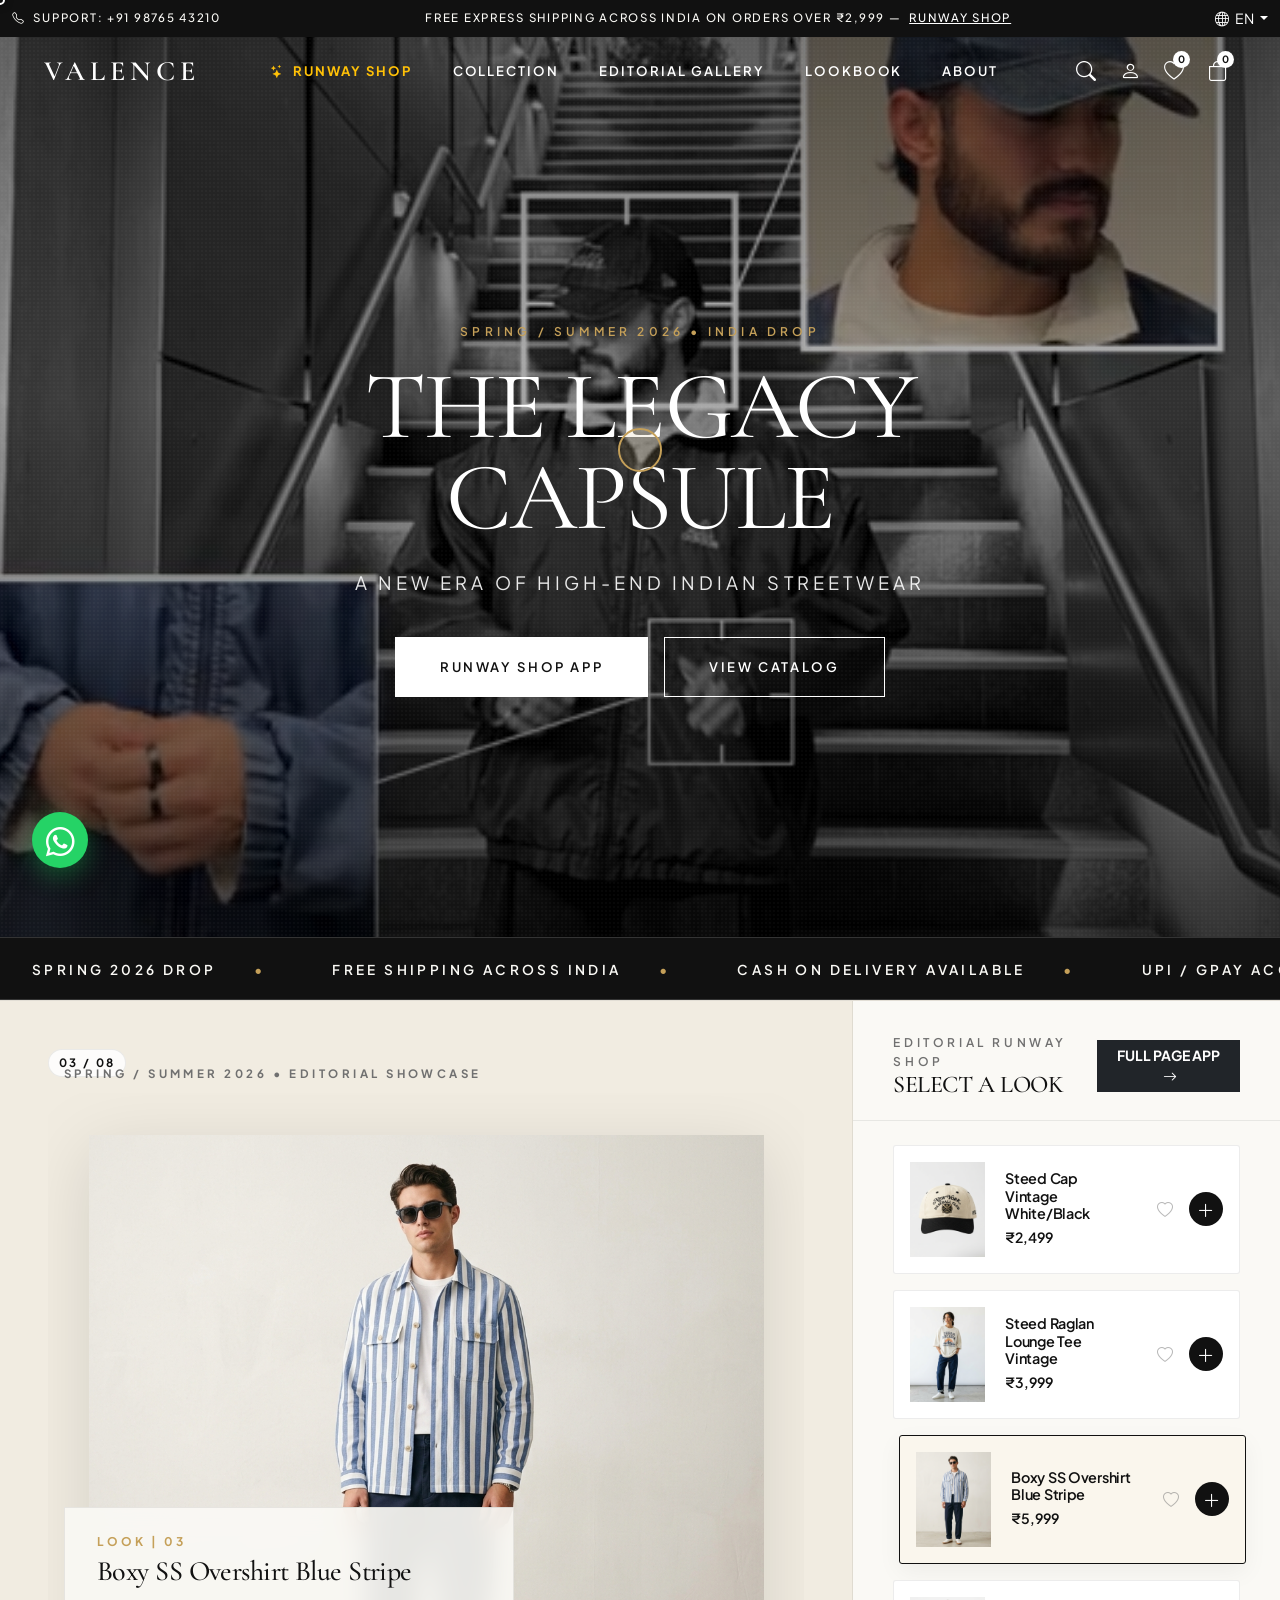
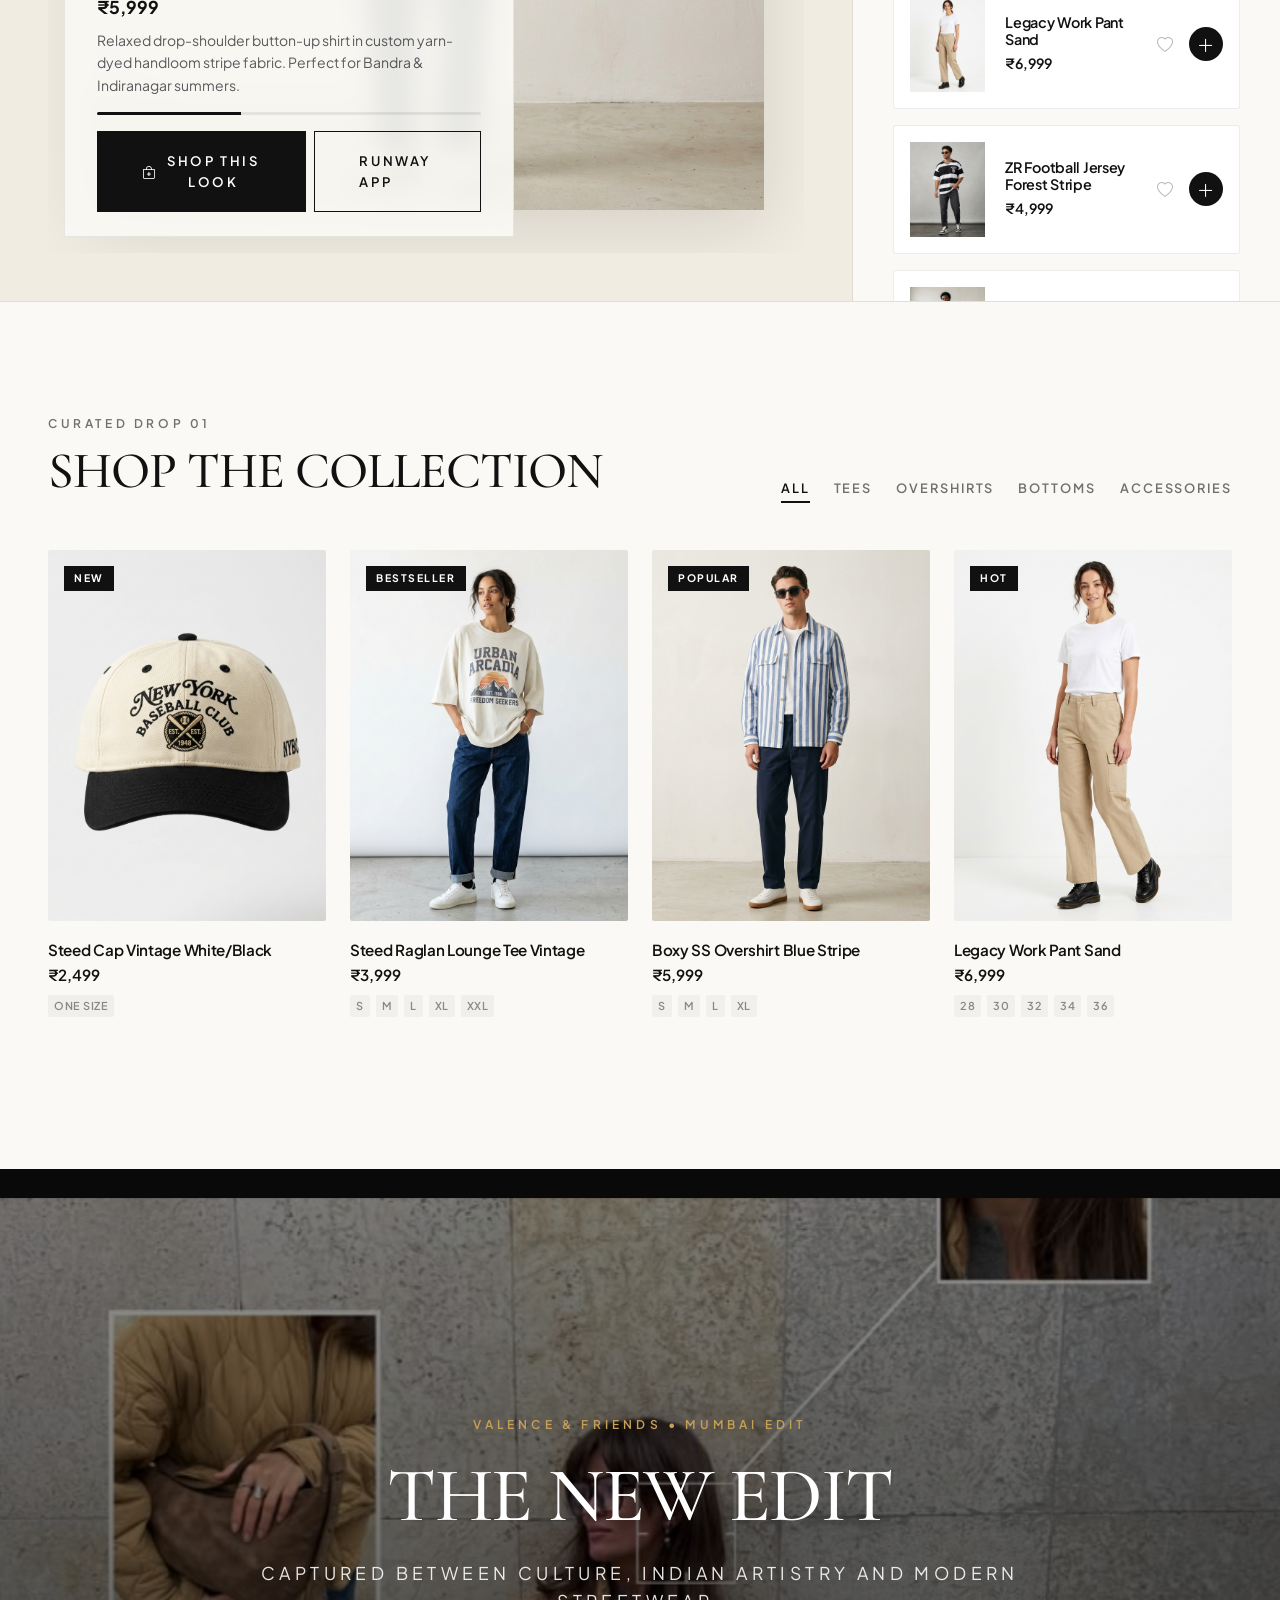
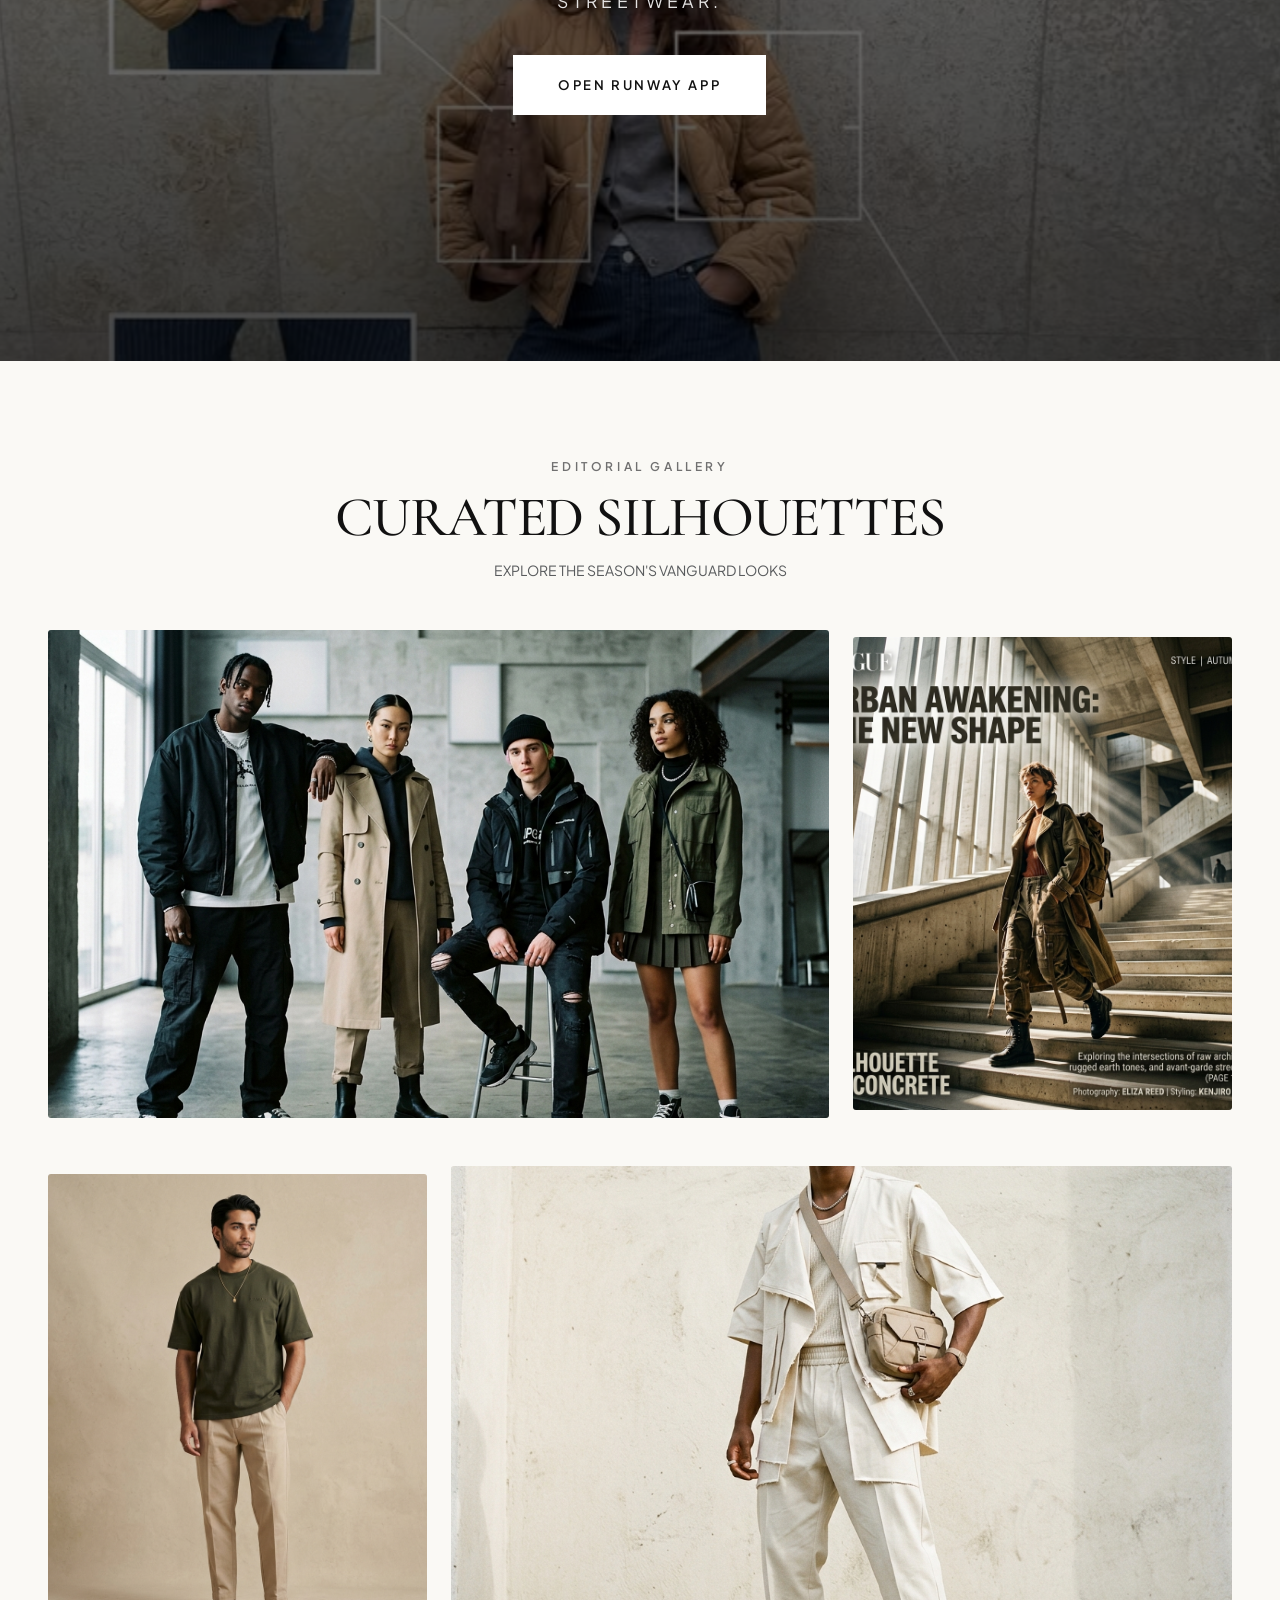
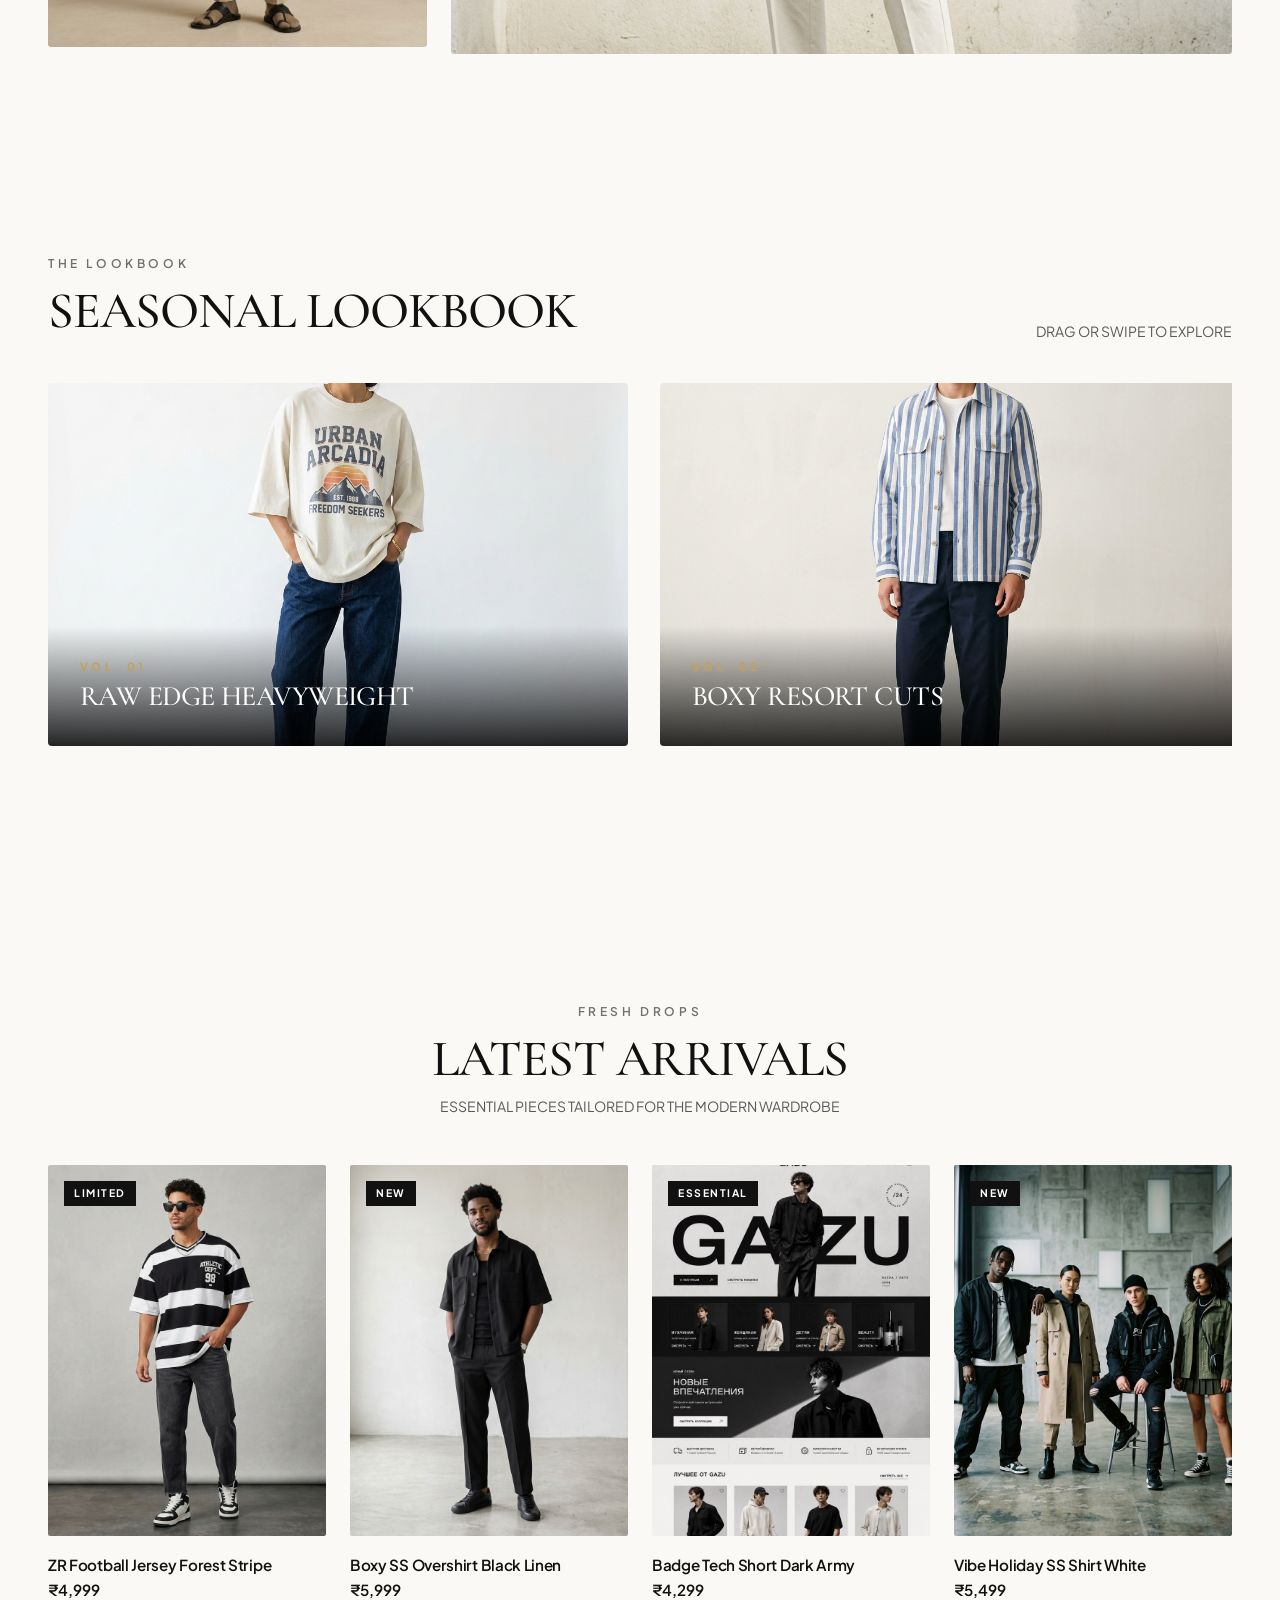
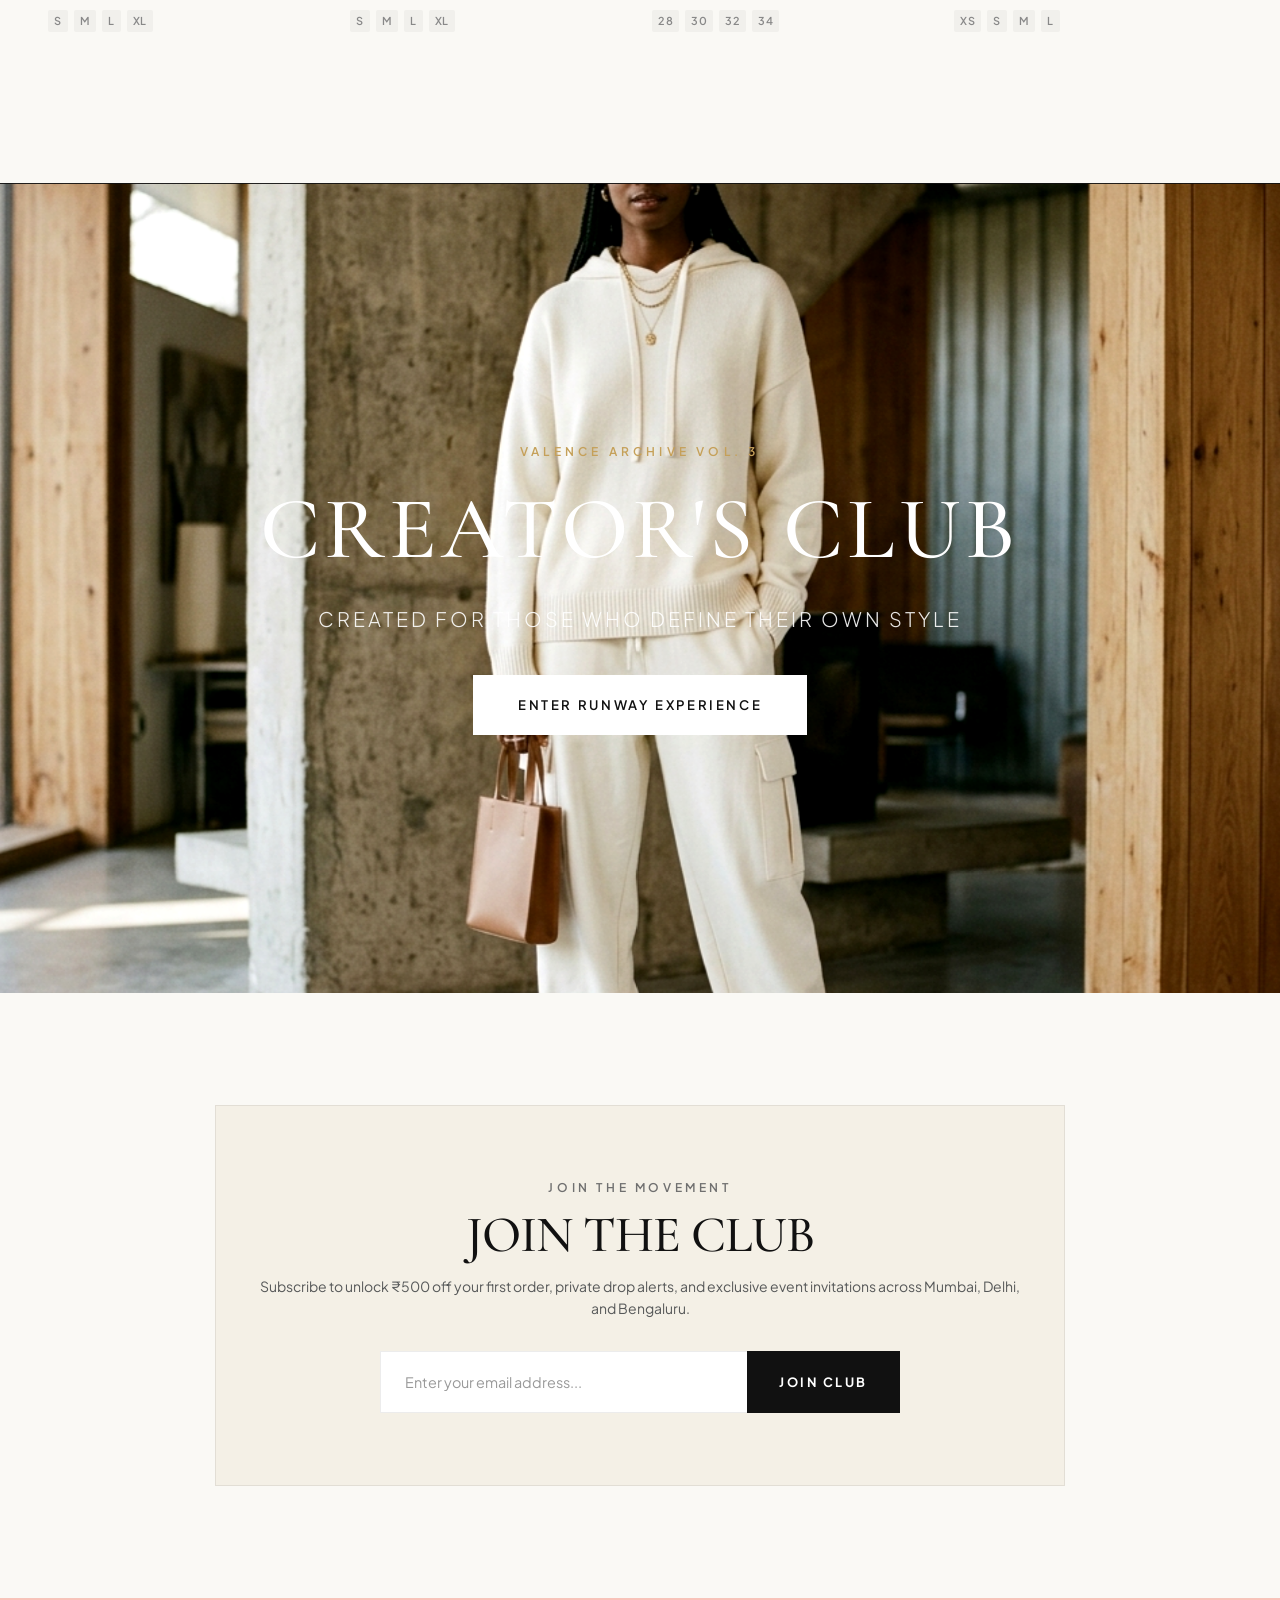
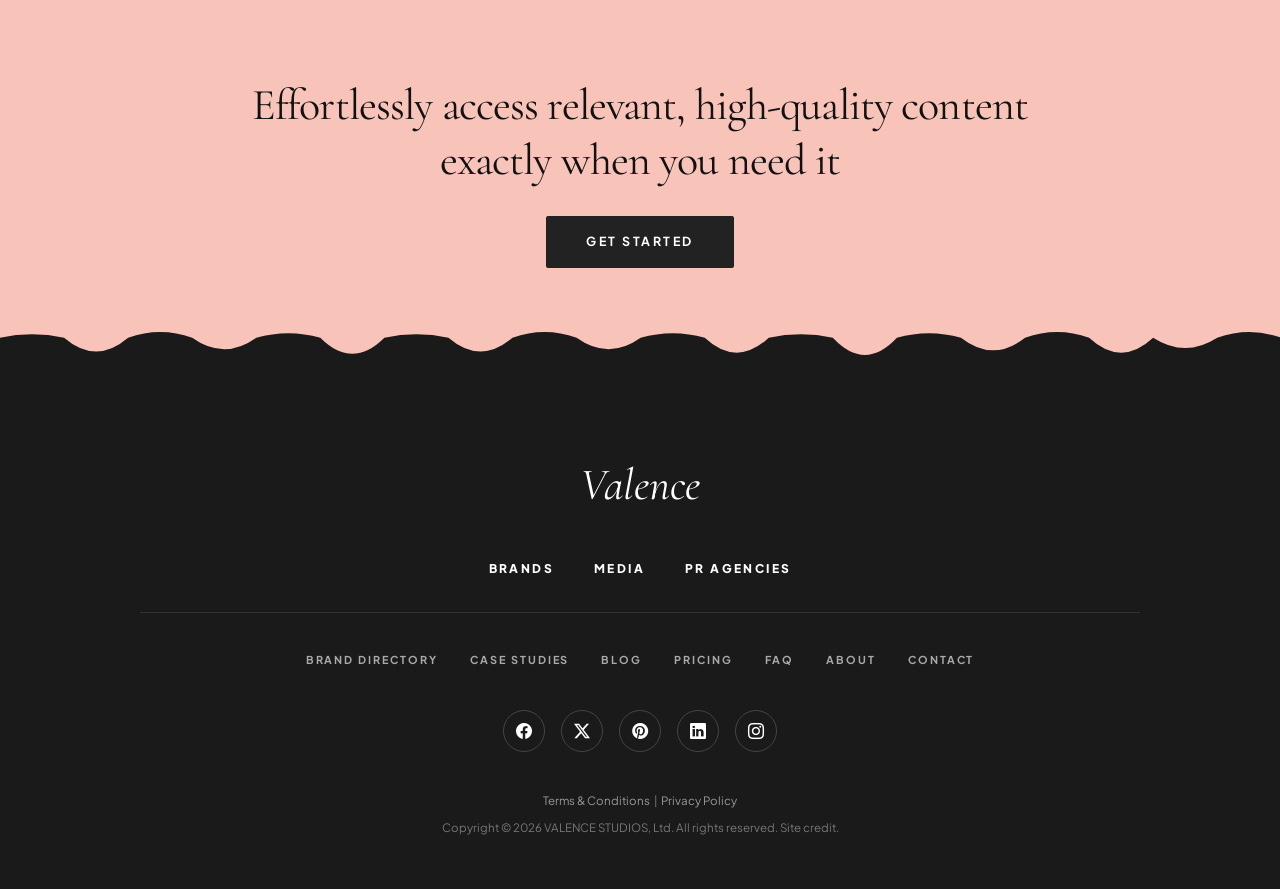
==== commit a1232ef4: "Update Contact page, Flaunter luxury dark footer, liquid paint drops SVG, and high-res hover images" ====
--- a/fashion-website/index.html
+++ b/fashion-website/index.html
@@ -672,8 +672,16 @@
   <section class="pink-cta-banner">
     <h2 class="pink-cta-title">Effortlessly access relevant, high-quality content exactly when you need it</h2>
     <a href="runway.html" class="btn-dark-get-started">GET STARTED</a>
-    <div class="mt-3 small text-muted">The runway showcase is 100% free to explore.</div>
-  </section>
+    </section>
+
+  <!-- =========================================================================
+       PAINT DROPS SVG SEPARATOR (MATCHING REFERENCE DROPS PATTERN)
+       ========================================================================= -->
+  <div class="footer-drops-wrapper">
+    <svg class="footer-drops-svg" viewBox="0 0 1200 120" preserveAspectRatio="none" fill="#1A1A1A">
+      <path d="M0,120 L1200,120 L1200,30 Q1170,5 1140,30 Q1110,75 1080,30 Q1050,95 1020,30 Q990,5 960,30 Q930,85 900,30 Q870,10 840,30 Q810,105 780,30 Q750,15 720,30 Q690,95 660,30 Q630,10 600,30 Q570,80 540,30 Q510,5 480,30 Q450,90 420,30 Q390,15 360,30 Q330,100 300,30 Q270,10 240,30 Q210,80 180,30 Q150,5 120,30 Q90,90 60,30 Q30,15 0,30 Z"></path>
+    </svg>
+  </div>
 
   <!-- =========================================================================
        FLAUNTER-STYLE DARK LUXURY FOOTER (MATCHING USER REFERENCE UI)
--- a/fashion-website/css/style.css
+++ b/fashion-website/css/style.css
@@ -1839,3 +1839,188 @@
     font-size: 1.5rem;
   }
 }
+
+/* --------------------------------------------------------------------------
+   22. FLAUNTER BLUSH PINK CTA BANNER, PAINT DROPS & DARK LUXURY FOOTER
+   -------------------------------------------------------------------------- */
+.pink-cta-banner {
+  background-color: #F8C3B9;
+  color: #111111;
+  padding: 5rem 1.5rem 3.5rem 1.5rem;
+  text-align: center;
+  position: relative;
+  overflow: hidden;
+}
+
+.pink-cta-title {
+  font-family: 'Cormorant Garamond', Georgia, serif;
+  font-size: 2.75rem;
+  font-weight: 400;
+  color: #111111;
+  max-width: 800px;
+  margin: 0 auto 1.75rem auto;
+  line-height: 1.25;
+}
+
+.btn-dark-get-started {
+  background-color: #222222;
+  color: #FFFFFF;
+  font-weight: 700;
+  font-size: 0.78rem;
+  letter-spacing: 0.2em;
+  text-transform: uppercase;
+  padding: 1rem 2.5rem;
+  border: none;
+  border-radius: 2px;
+  transition: all 0.3s ease;
+  display: inline-block;
+  text-decoration: none;
+}
+
+.btn-dark-get-started:hover {
+  background-color: #000000;
+  color: #F8C3B9;
+  transform: translateY(-2px);
+}
+
+.footer-drops-wrapper {
+  width: 100%;
+  overflow: hidden;
+  line-height: 0;
+  background-color: #F8C3B9;
+  margin-bottom: -1px;
+  position: relative;
+  z-index: 5;
+}
+
+.footer-drops-svg {
+  position: relative;
+  display: block;
+  width: calc(100% + 1.3px);
+  height: 55px;
+}
+
+.flaunter-dark-footer {
+  background-color: #1A1A1A !important;
+  color: #CCCCCC !important;
+  padding: 4.5rem 1.5rem 3rem 1.5rem !important;
+  text-align: center !important;
+  border-top: none !important;
+  position: relative;
+  z-index: 10;
+}
+
+.flaunter-brand-logo {
+  font-family: 'Cormorant Garamond', Georgia, serif;
+  font-size: 2.8rem;
+  font-style: italic;
+  color: #FFFFFF !important;
+  margin-bottom: 2rem;
+  display: inline-block;
+  text-decoration: none !important;
+}
+
+.flaunter-primary-nav {
+  display: flex;
+  justify-content: center;
+  gap: 2.5rem;
+  list-style: none;
+  padding: 0;
+  margin-bottom: 2rem;
+}
+
+.flaunter-primary-nav li {
+  list-style: none;
+}
+
+.flaunter-primary-nav a {
+  color: #FFFFFF !important;
+  font-size: 0.75rem;
+  font-weight: 800;
+  letter-spacing: 0.2em;
+  text-transform: uppercase;
+  text-decoration: none !important;
+  transition: color 0.2s ease;
+}
+
+.flaunter-primary-nav a:hover {
+  color: #F8C3B9 !important;
+}
+
+.flaunter-divider {
+  width: 100%;
+  max-width: 1000px;
+  height: 1px;
+  background-color: #333333;
+  margin: 0 auto 2rem auto;
+}
+
+.flaunter-sub-nav {
+  display: flex;
+  justify-content: center;
+  gap: 2rem;
+  flex-wrap: wrap;
+  list-style: none;
+  padding: 0;
+  margin-bottom: 2.5rem;
+}
+
+.flaunter-sub-nav li {
+  list-style: none;
+}
+
+.flaunter-sub-nav a {
+  color: #AAAAAA !important;
+  font-size: 0.68rem;
+  font-weight: 700;
+  letter-spacing: 0.18em;
+  text-transform: uppercase;
+  text-decoration: none !important;
+  transition: color 0.2s ease;
+}
+
+.flaunter-sub-nav a:hover {
+  color: #FFFFFF !important;
+}
+
+.flaunter-social-row {
+  display: flex;
+  justify-content: center;
+  gap: 1rem;
+  margin-bottom: 2.5rem;
+}
+
+.flaunter-social-btn {
+  width: 42px;
+  height: 42px;
+  border: 1px solid #444444;
+  border-radius: 50%;
+  color: #FFFFFF !important;
+  display: flex;
+  align-items: center;
+  justify-content: center;
+  font-size: 1rem;
+  text-decoration: none !important;
+  transition: all 0.3s ease;
+}
+
+.flaunter-social-btn:hover {
+  border-color: #F8C3B9;
+  color: #F8C3B9 !important;
+  transform: translateY(-3px);
+}
+
+.flaunter-copy-text {
+  font-size: 0.72rem;
+  color: #777777 !important;
+  margin-bottom: 0.25rem;
+}
+
+.flaunter-copy-text a {
+  color: #999999 !important;
+  text-decoration: none !important;
+}
+
+.flaunter-copy-text a:hover {
+  color: #FFFFFF !important;
+}
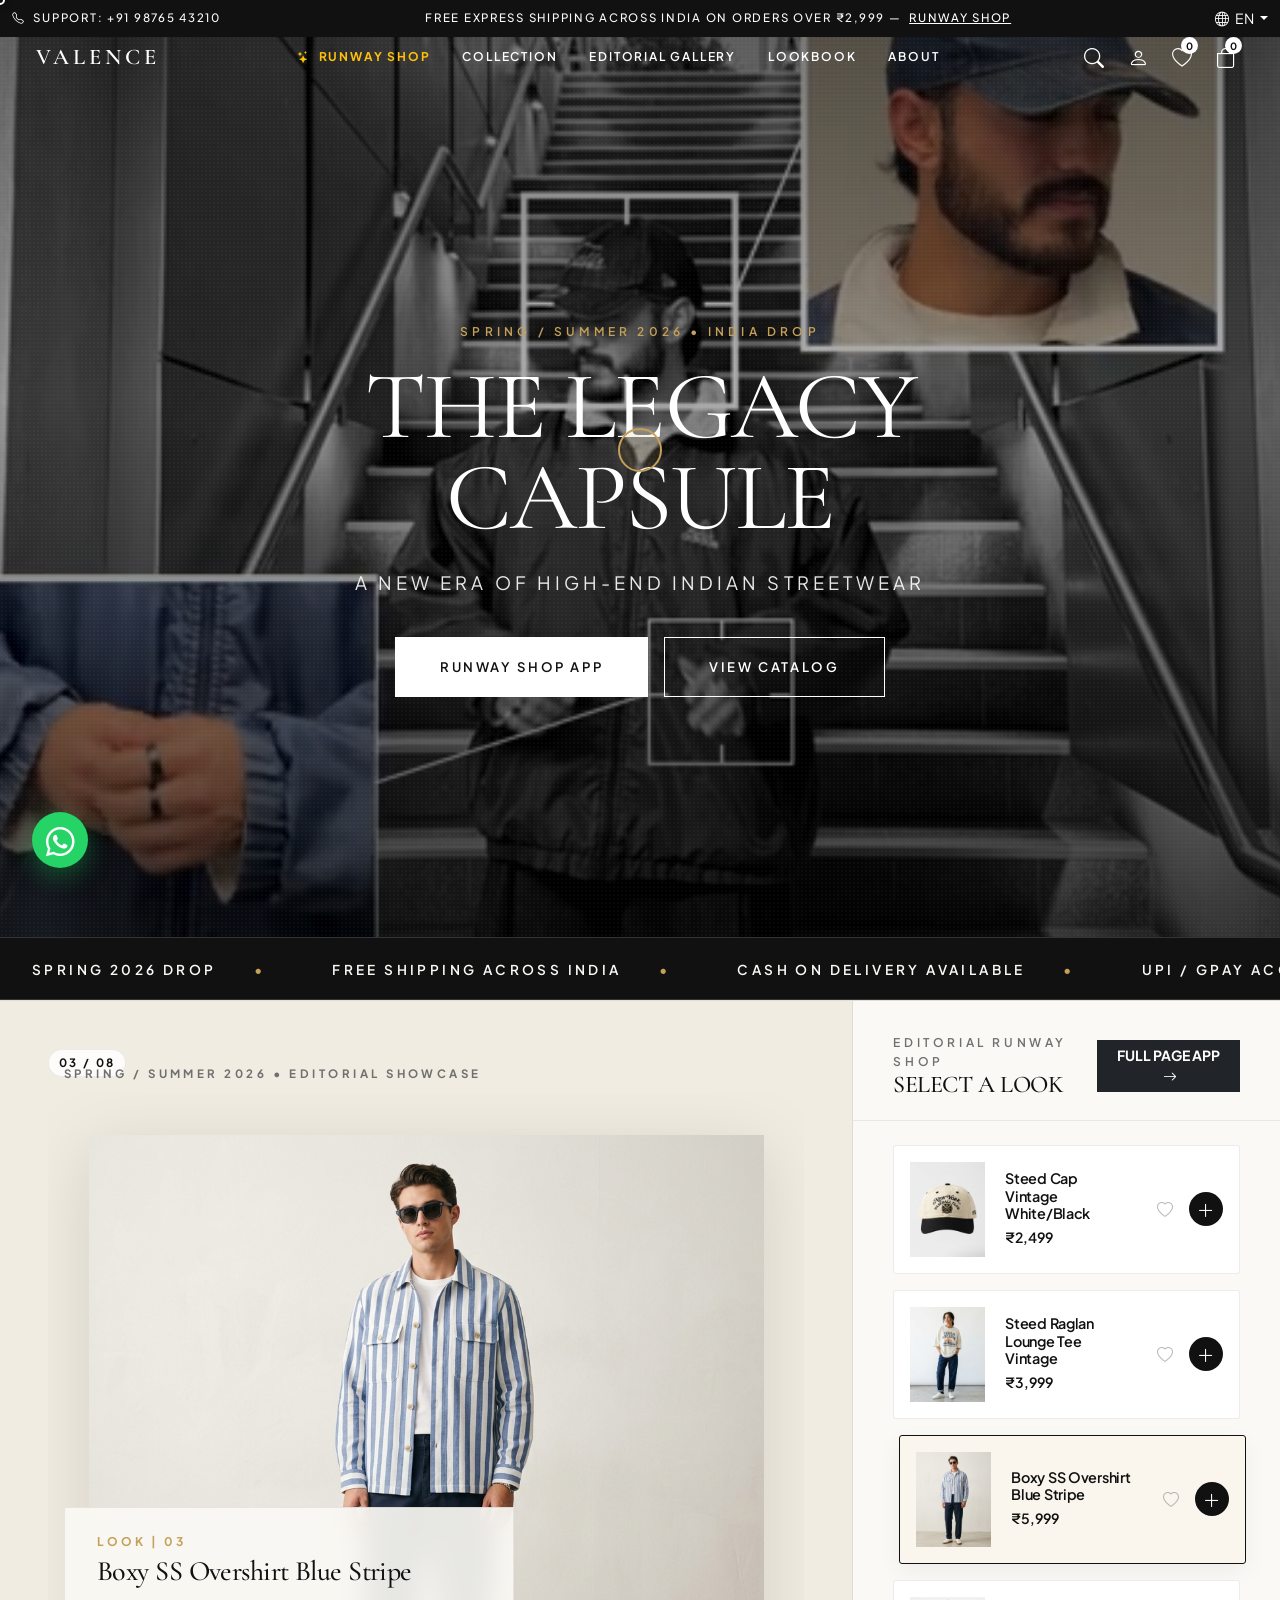
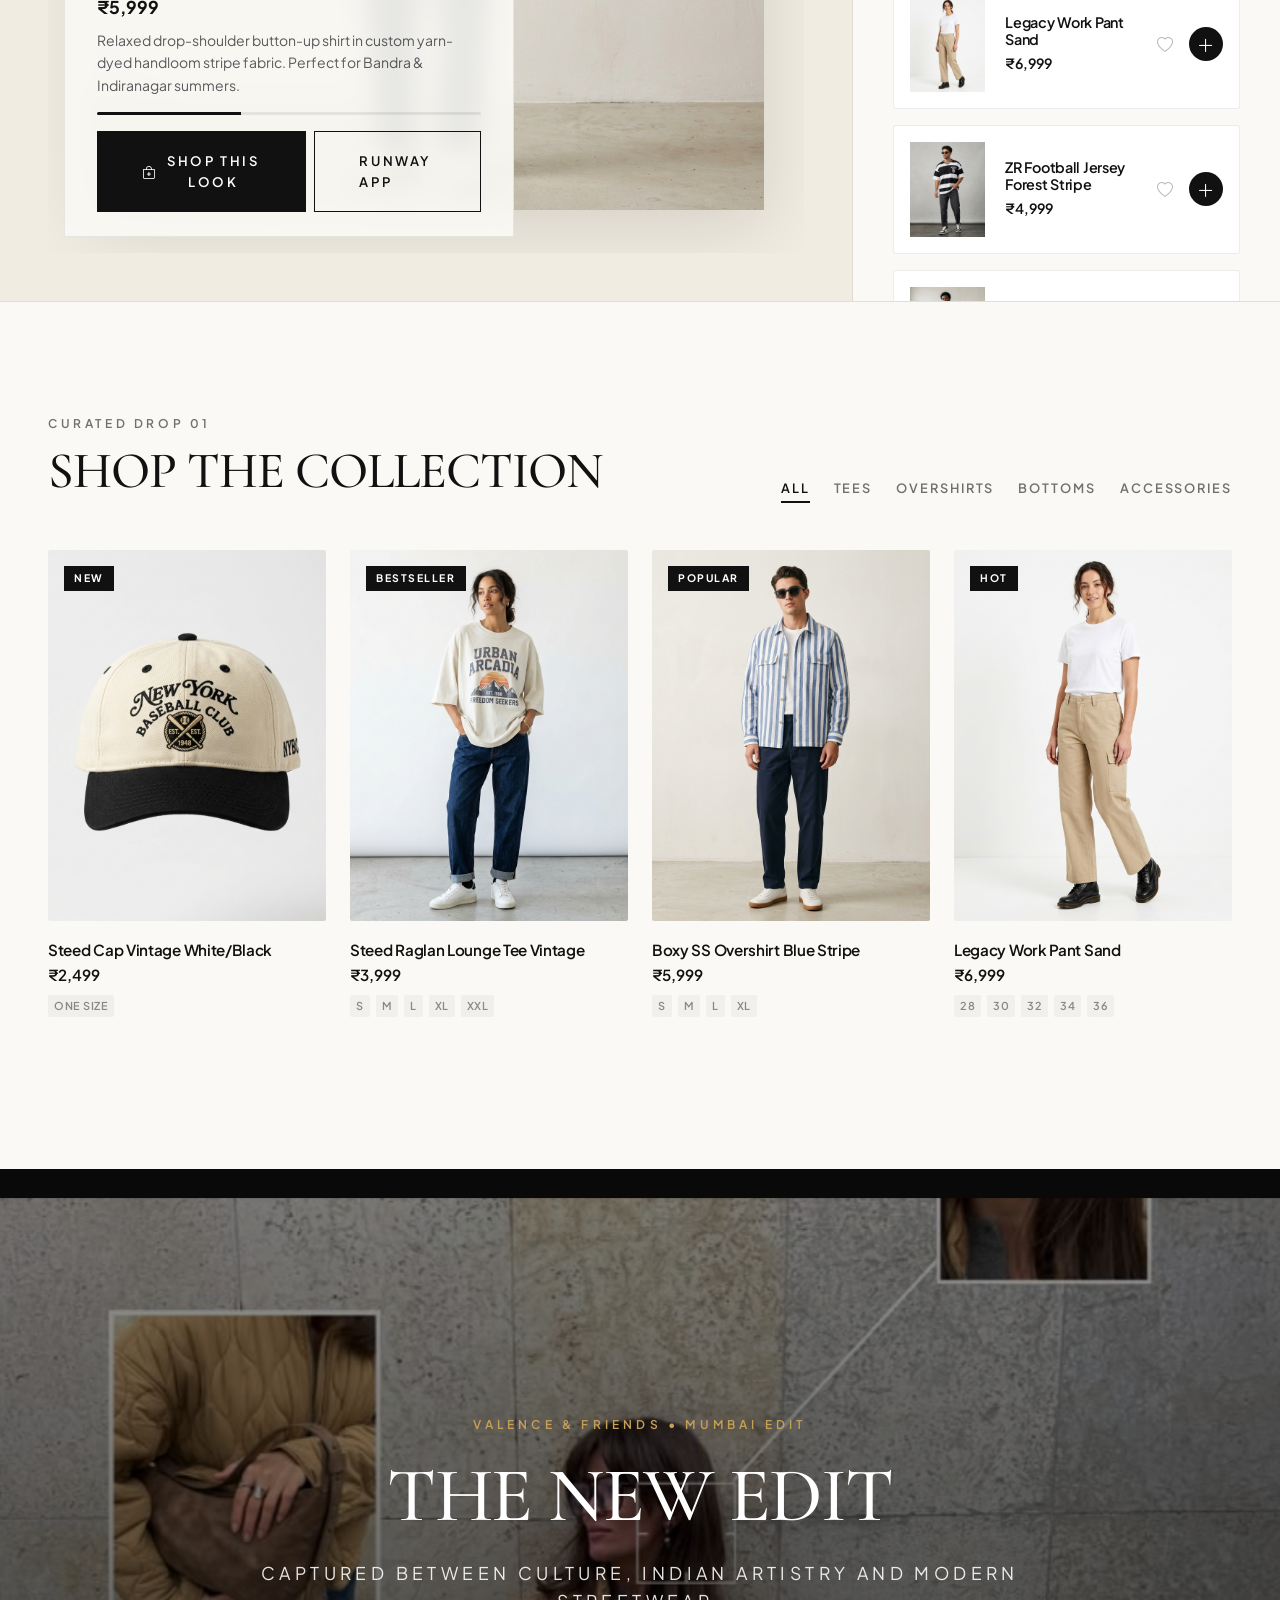
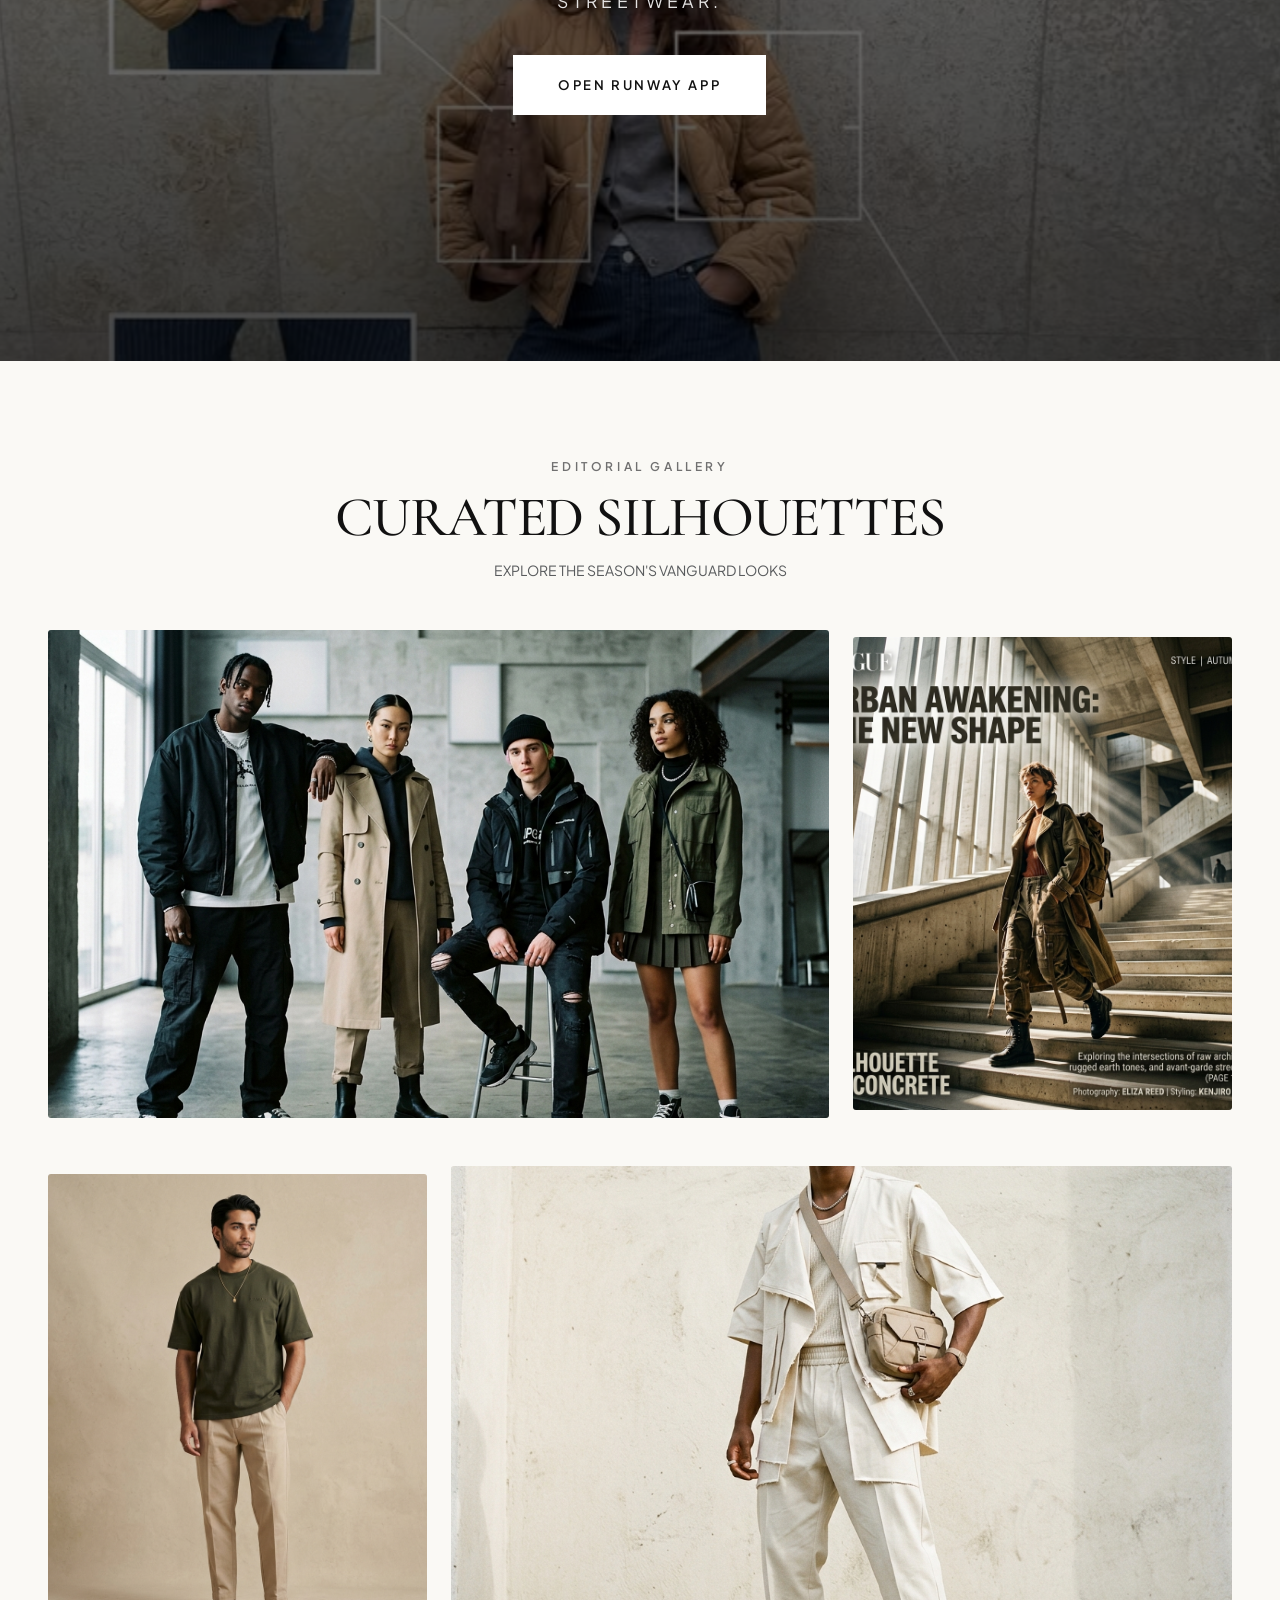
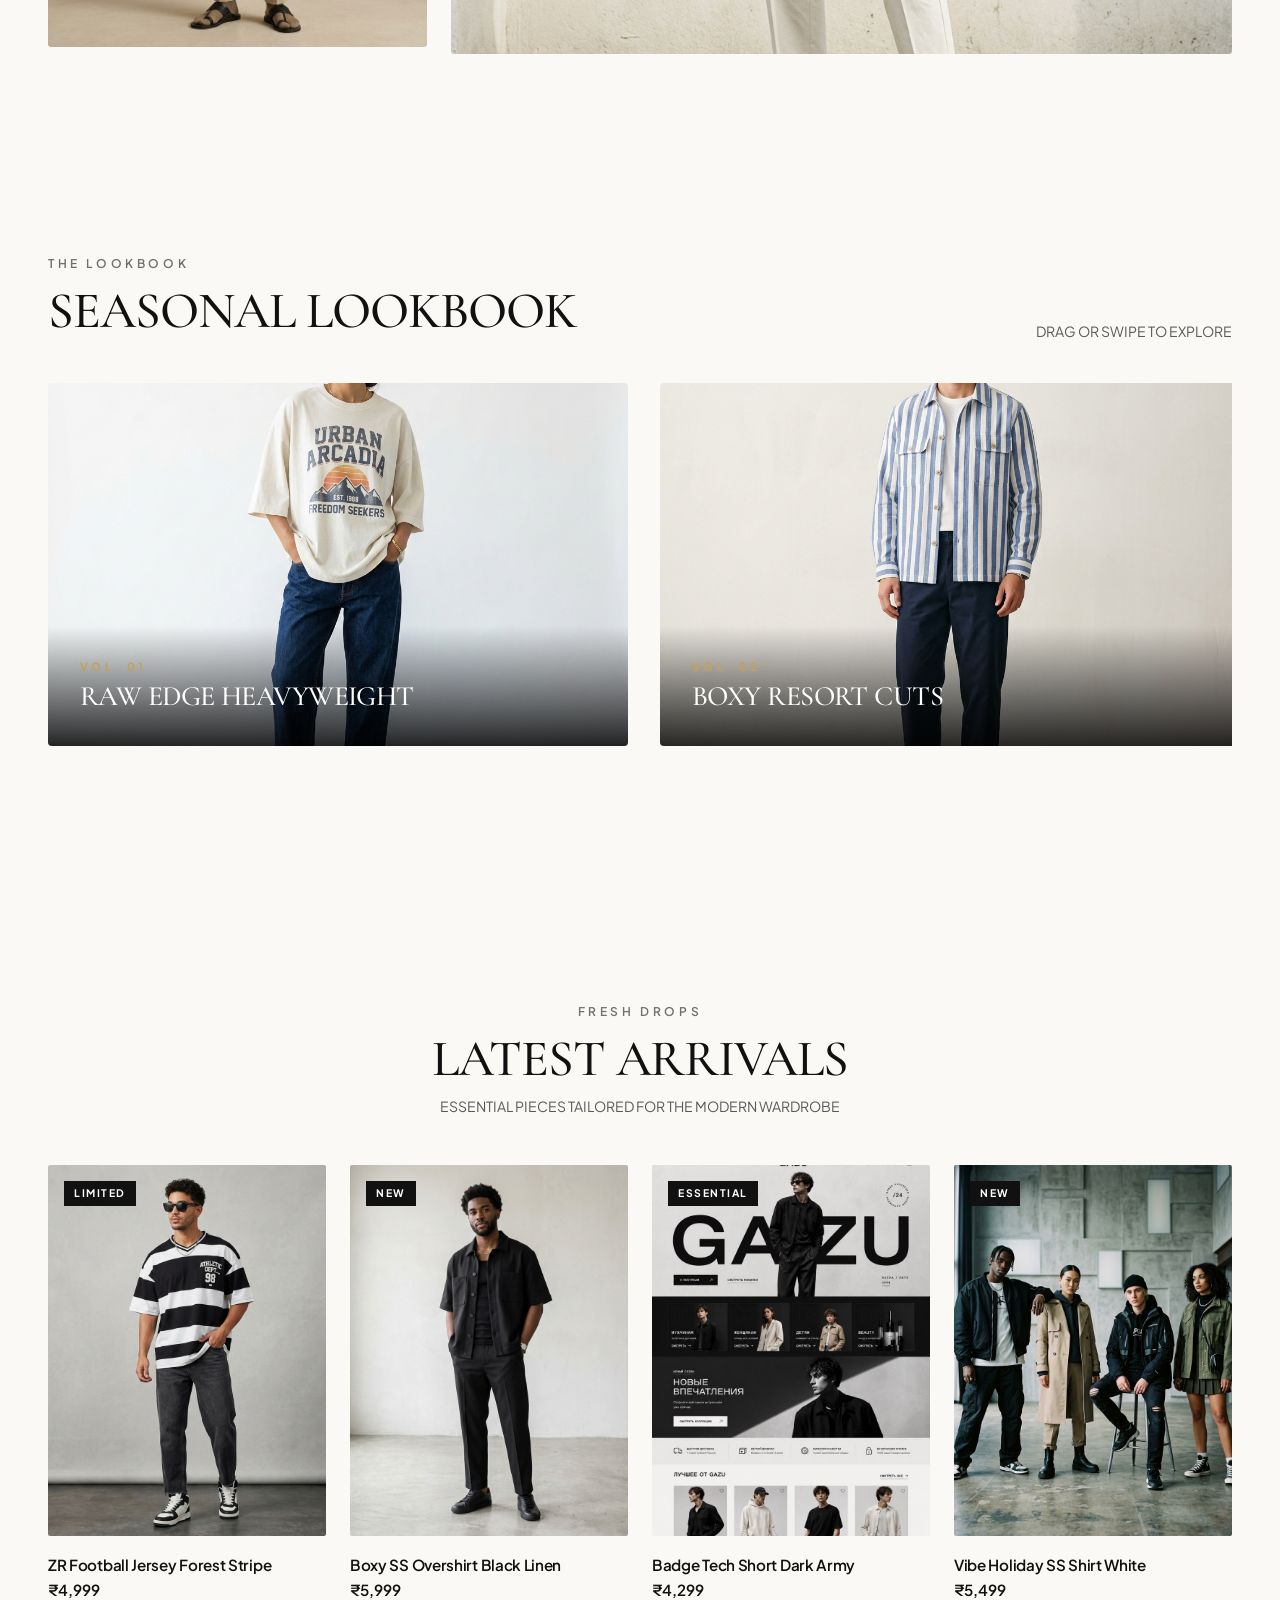
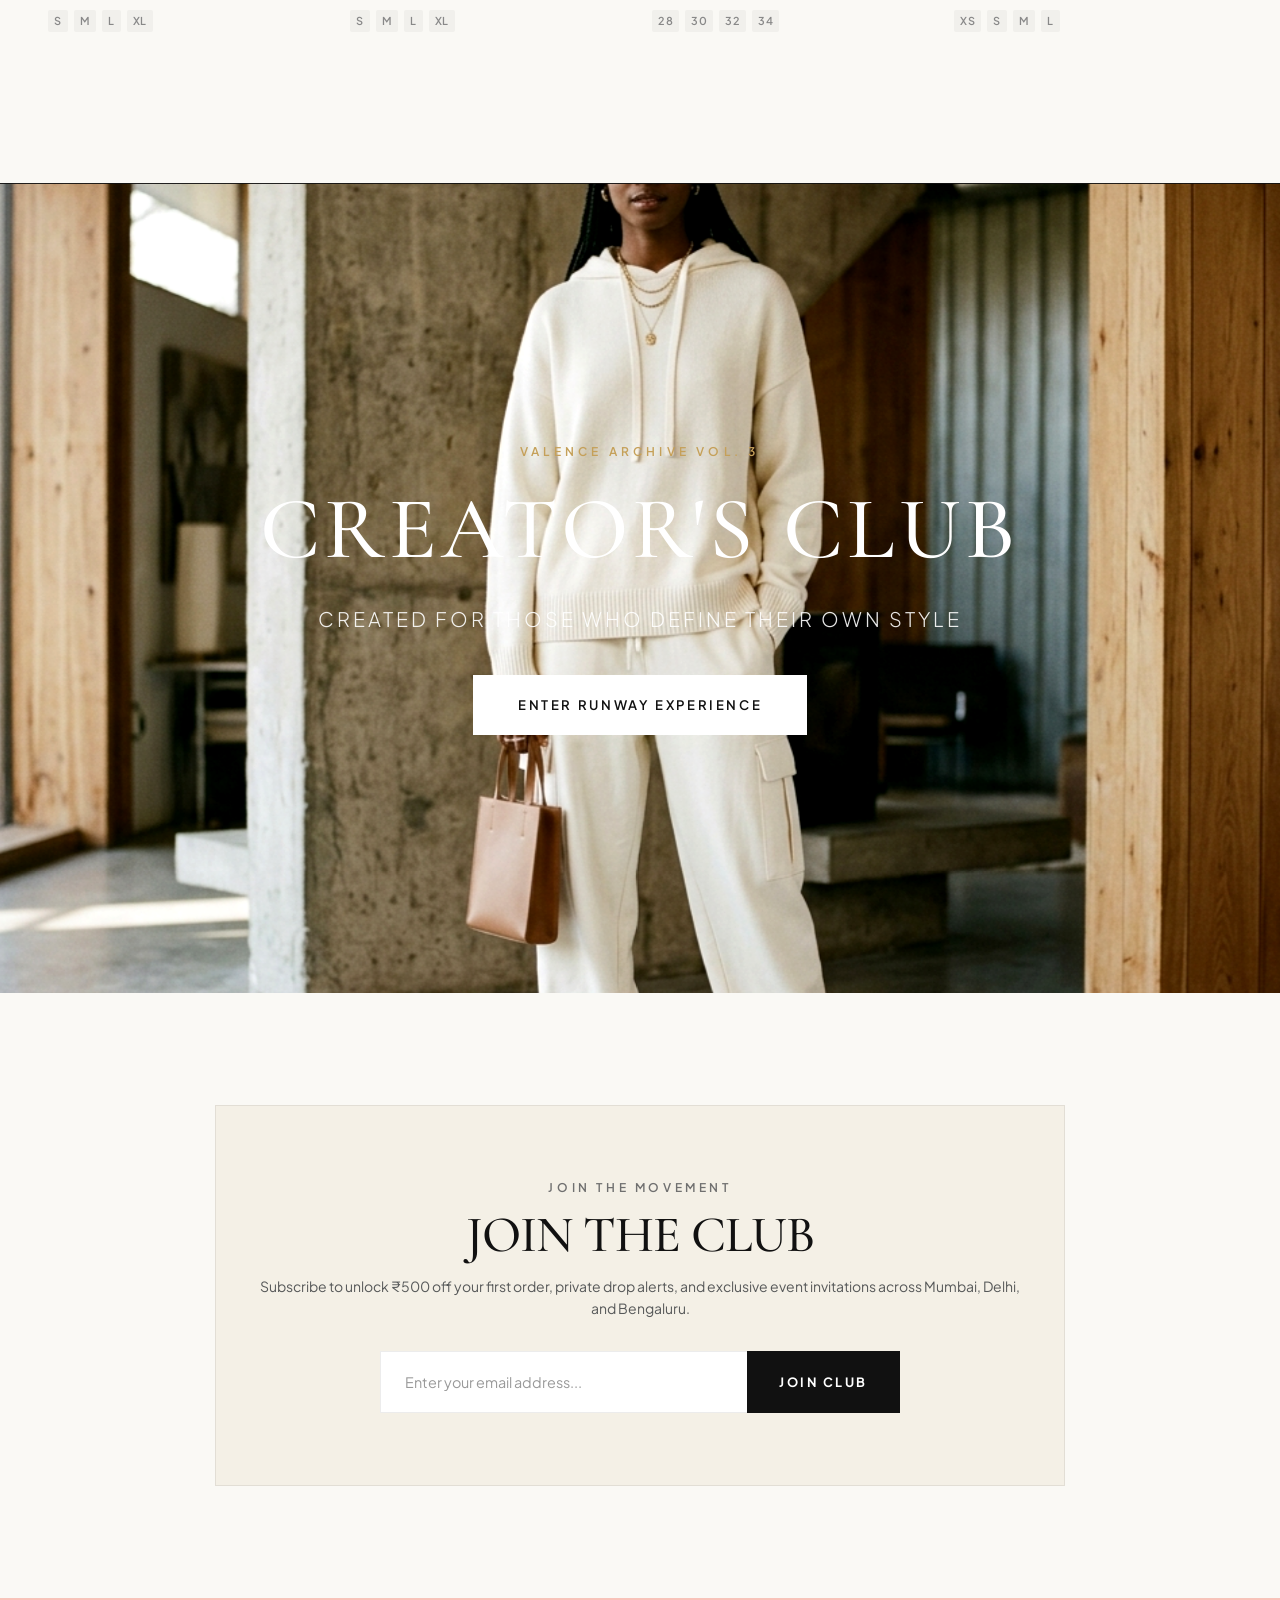
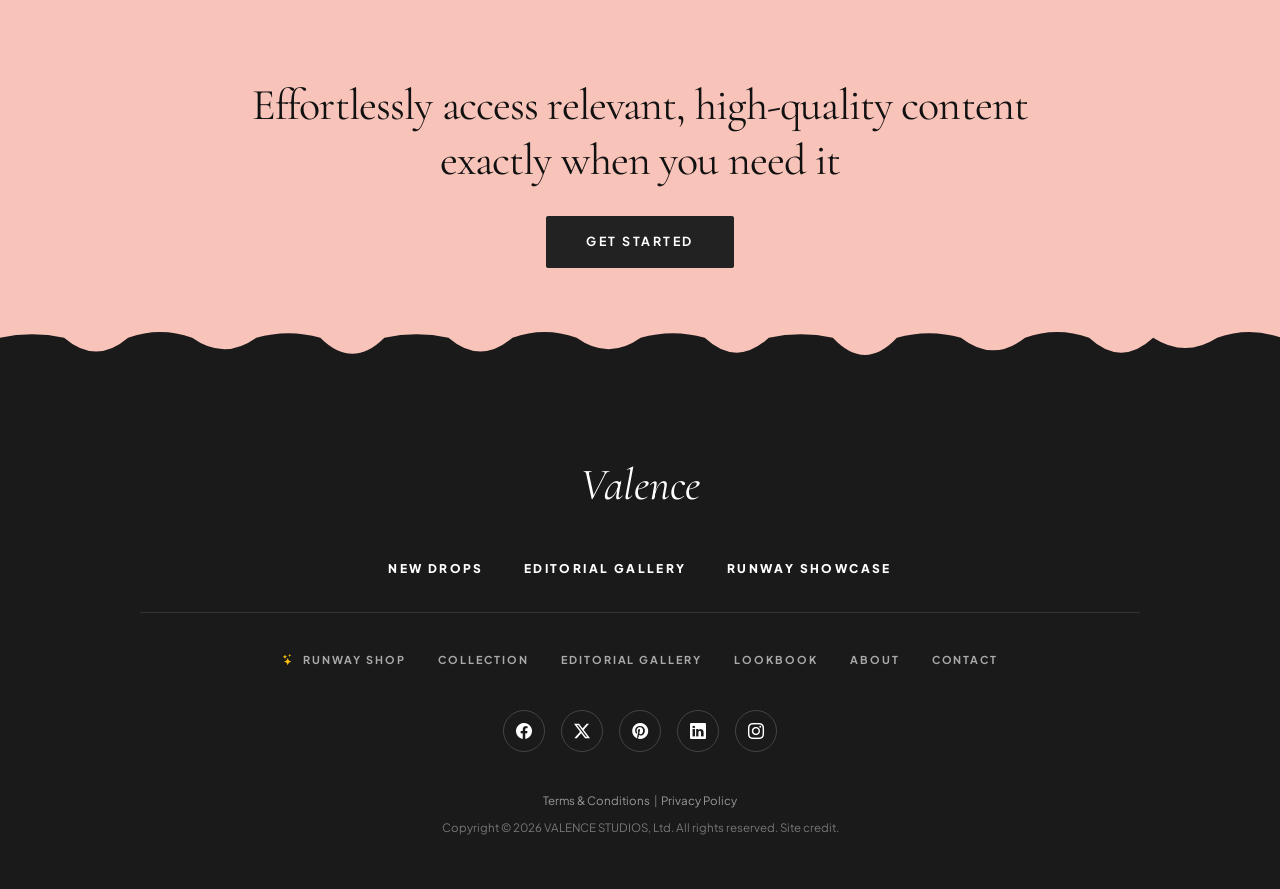
==== commit 8fa5982a: "Updated footer links with website navbar content and compact sleek navbar design" ====
--- a/fashion-website/index.html
+++ b/fashion-website/index.html
@@ -692,19 +692,18 @@
       <a href="index.html" class="flaunter-brand-logo">Valence</a>
 
       <ul class="flaunter-primary-nav">
-        <li><a href="index.html#collection-section">BRANDS</a></li>
-        <li><a href="index.html#asymmetric-section">MEDIA</a></li>
-        <li><a href="runway.html">PR AGENCIES</a></li>
+        <li><a href="index.html#collection-section">NEW DROPS</a></li>
+        <li><a href="index.html#asymmetric-section">EDITORIAL GALLERY</a></li>
+        <li><a href="runway.html">RUNWAY SHOWCASE</a></li>
       </ul>
 
       <div class="flaunter-divider"></div>
 
       <ul class="flaunter-sub-nav">
-        <li><a href="index.html#collection-section">BRAND DIRECTORY</a></li>
-        <li><a href="index.html#asymmetric-section">CASE STUDIES</a></li>
-        <li><a href="index.html#story-section">BLOG</a></li>
-        <li><a href="runway.html">PRICING</a></li>
-        <li><a href="contact.html">FAQ</a></li>
+        <li><a href="runway.html"><i class="bi bi-stars text-warning me-1"></i> RUNWAY SHOP</a></li>
+        <li><a href="index.html#collection-section">COLLECTION</a></li>
+        <li><a href="index.html#asymmetric-section">EDITORIAL GALLERY</a></li>
+        <li><a href="index.html#lookbook-section">LOOKBOOK</a></li>
         <li><a href="index.html#story-section">ABOUT</a></li>
         <li><a href="contact.html">CONTACT</a></li>
       </ul>
--- a/fashion-website/css/style.css
+++ b/fashion-website/css/style.css
@@ -29,7 +29,7 @@
   --transition-main: all 0.4s cubic-bezier(0.16, 1, 0.3, 1);
   --transition-fast: all 0.2s ease;
 
-  --nav-height: 80px;
+  --nav-height: 52px;
 }
 
 /* --------------------------------------------------------------------------
@@ -266,7 +266,7 @@
   width: 100%;
   height: var(--nav-height);
   z-index: 1000;
-  padding: 0 2rem;
+  padding: 0.25rem 1.5rem;
   transition: background-color 0.4s var(--ease-out-expo),
               top 0.4s var(--ease-out-expo),
               box-shadow 0.4s ease,
@@ -275,15 +275,15 @@
 
 .navbar-editorial.scrolled {
   top: 0;
-  background-color: rgba(250, 249, 245, 0.88);
+  background-color: rgba(250, 249, 245, 0.92);
   backdrop-filter: blur(20px);
   -webkit-backdrop-filter: blur(20px);
   border-bottom: 1px solid var(--border-light);
-  box-shadow: 0 4px 30px rgba(0, 0, 0, 0.04);
+  box-shadow: 0 4px 20px rgba(0, 0, 0, 0.04);
 }
 
 .navbar-editorial .navbar-brand {
-  font-size: 1.75rem;
+  font-size: 1.4rem !important;
   font-weight: 600;
   letter-spacing: 0.18em;
   text-transform: uppercase;
@@ -296,12 +296,12 @@
 }
 
 .nav-link-editorial {
-  font-size: 0.82rem;
+  font-size: 0.75rem;
   font-weight: 600;
   letter-spacing: 0.15em;
   text-transform: uppercase;
   color: #FFFFFF;
-  padding: 0.5rem 1rem !important;
+  padding: 0.35rem 0.75rem !important;
   position: relative;
   transition: color 0.3s ease;
 }
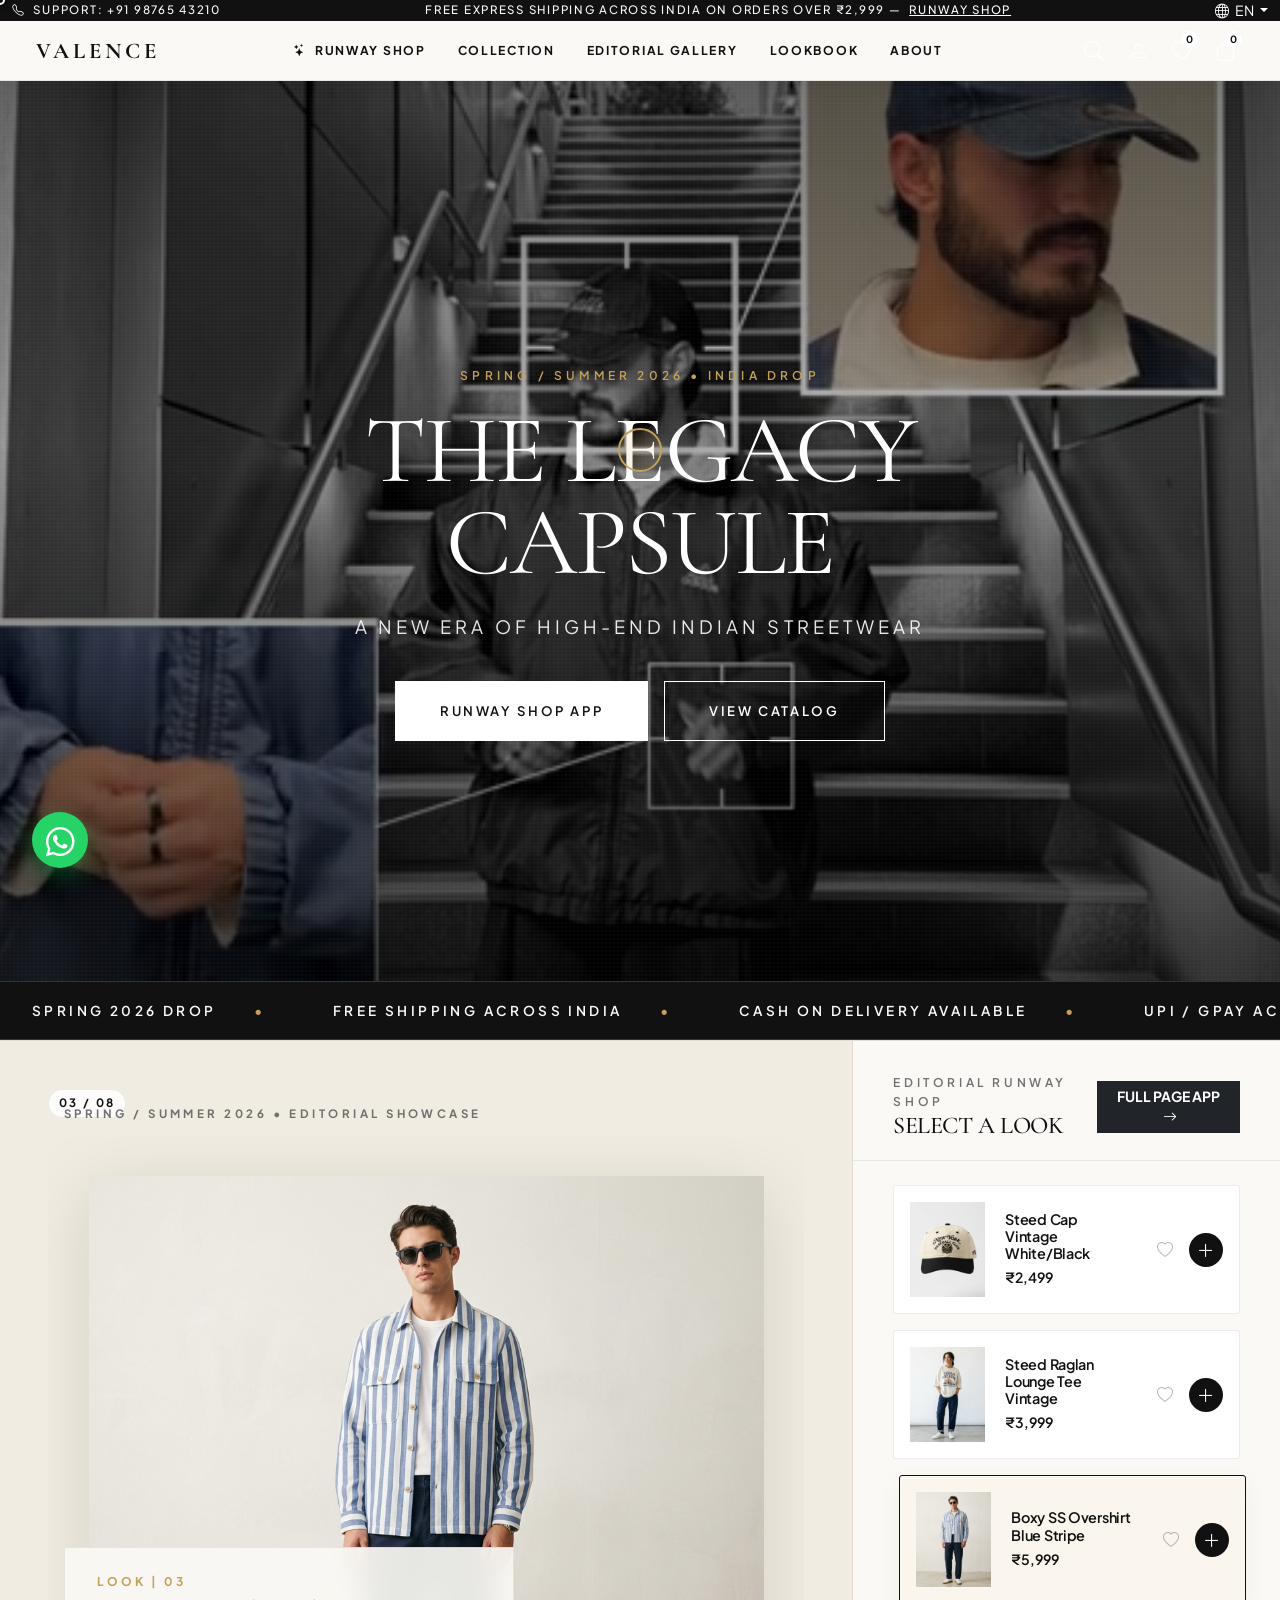
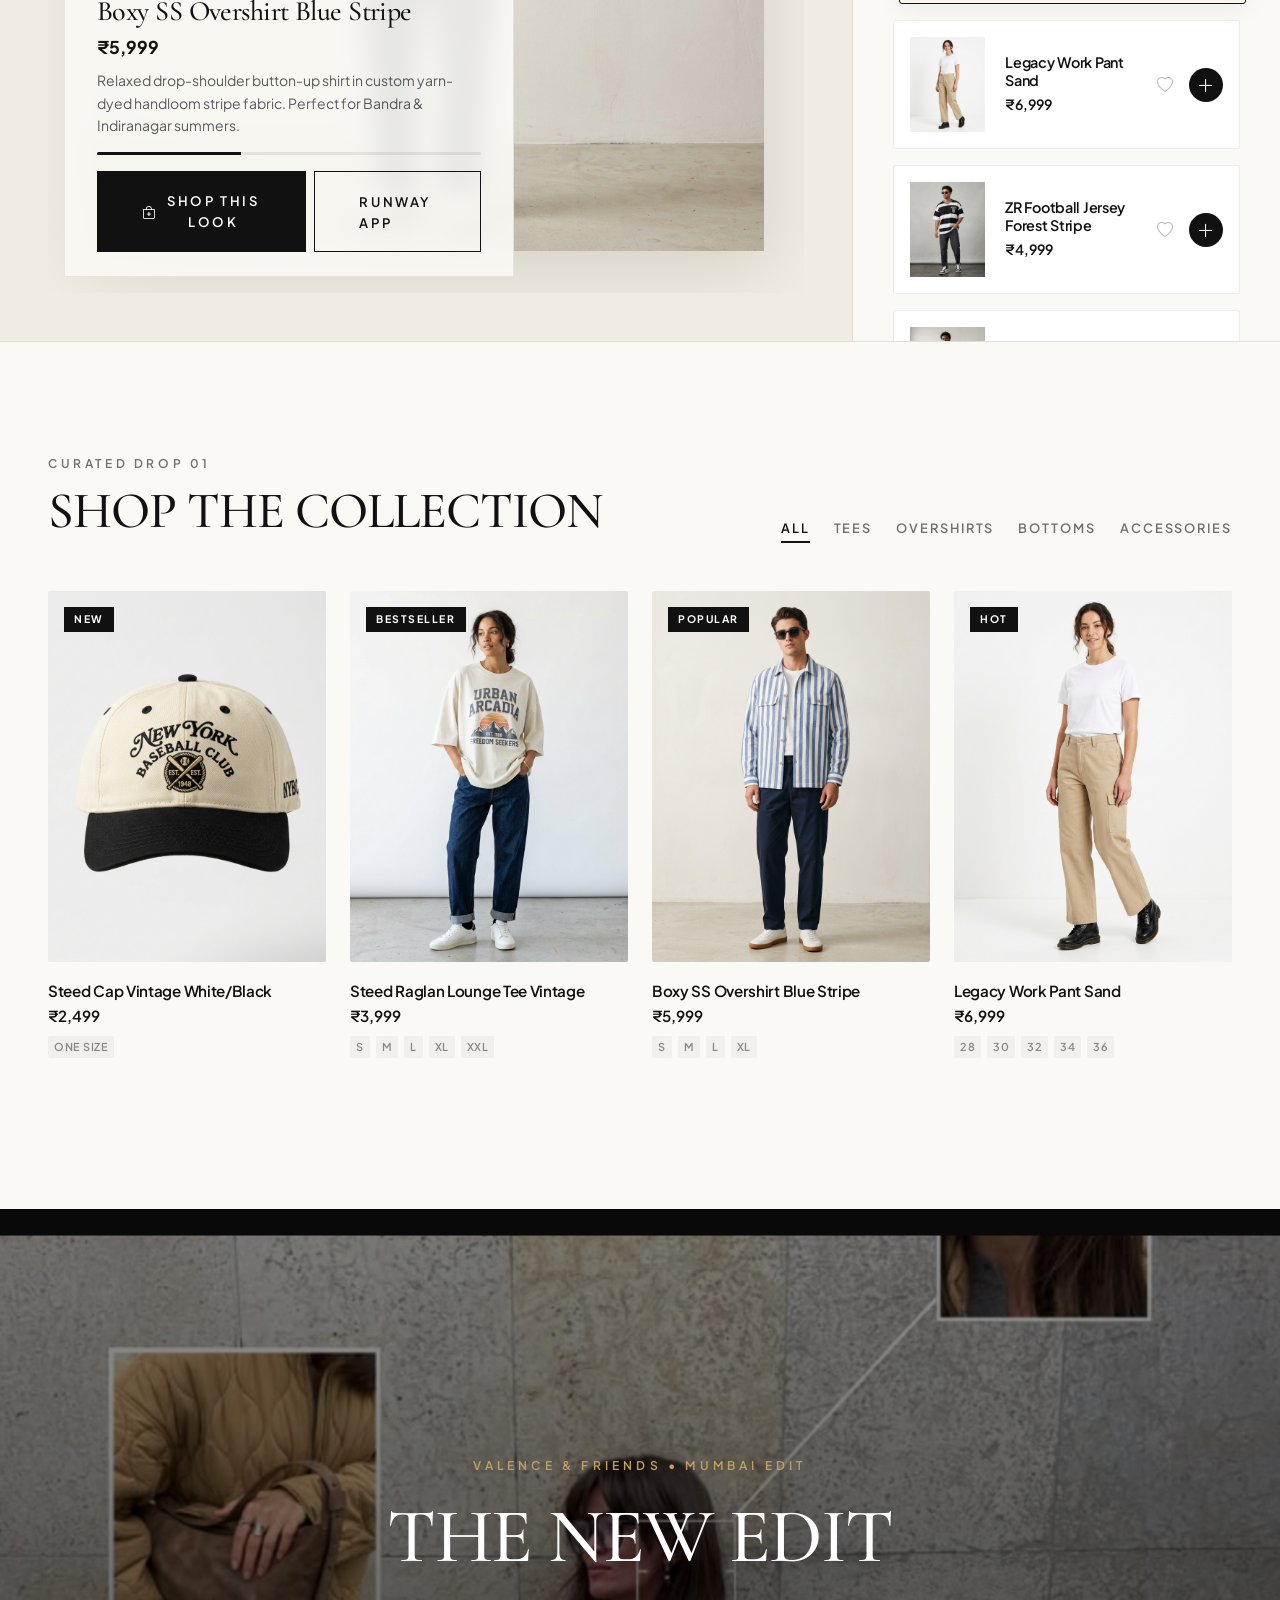
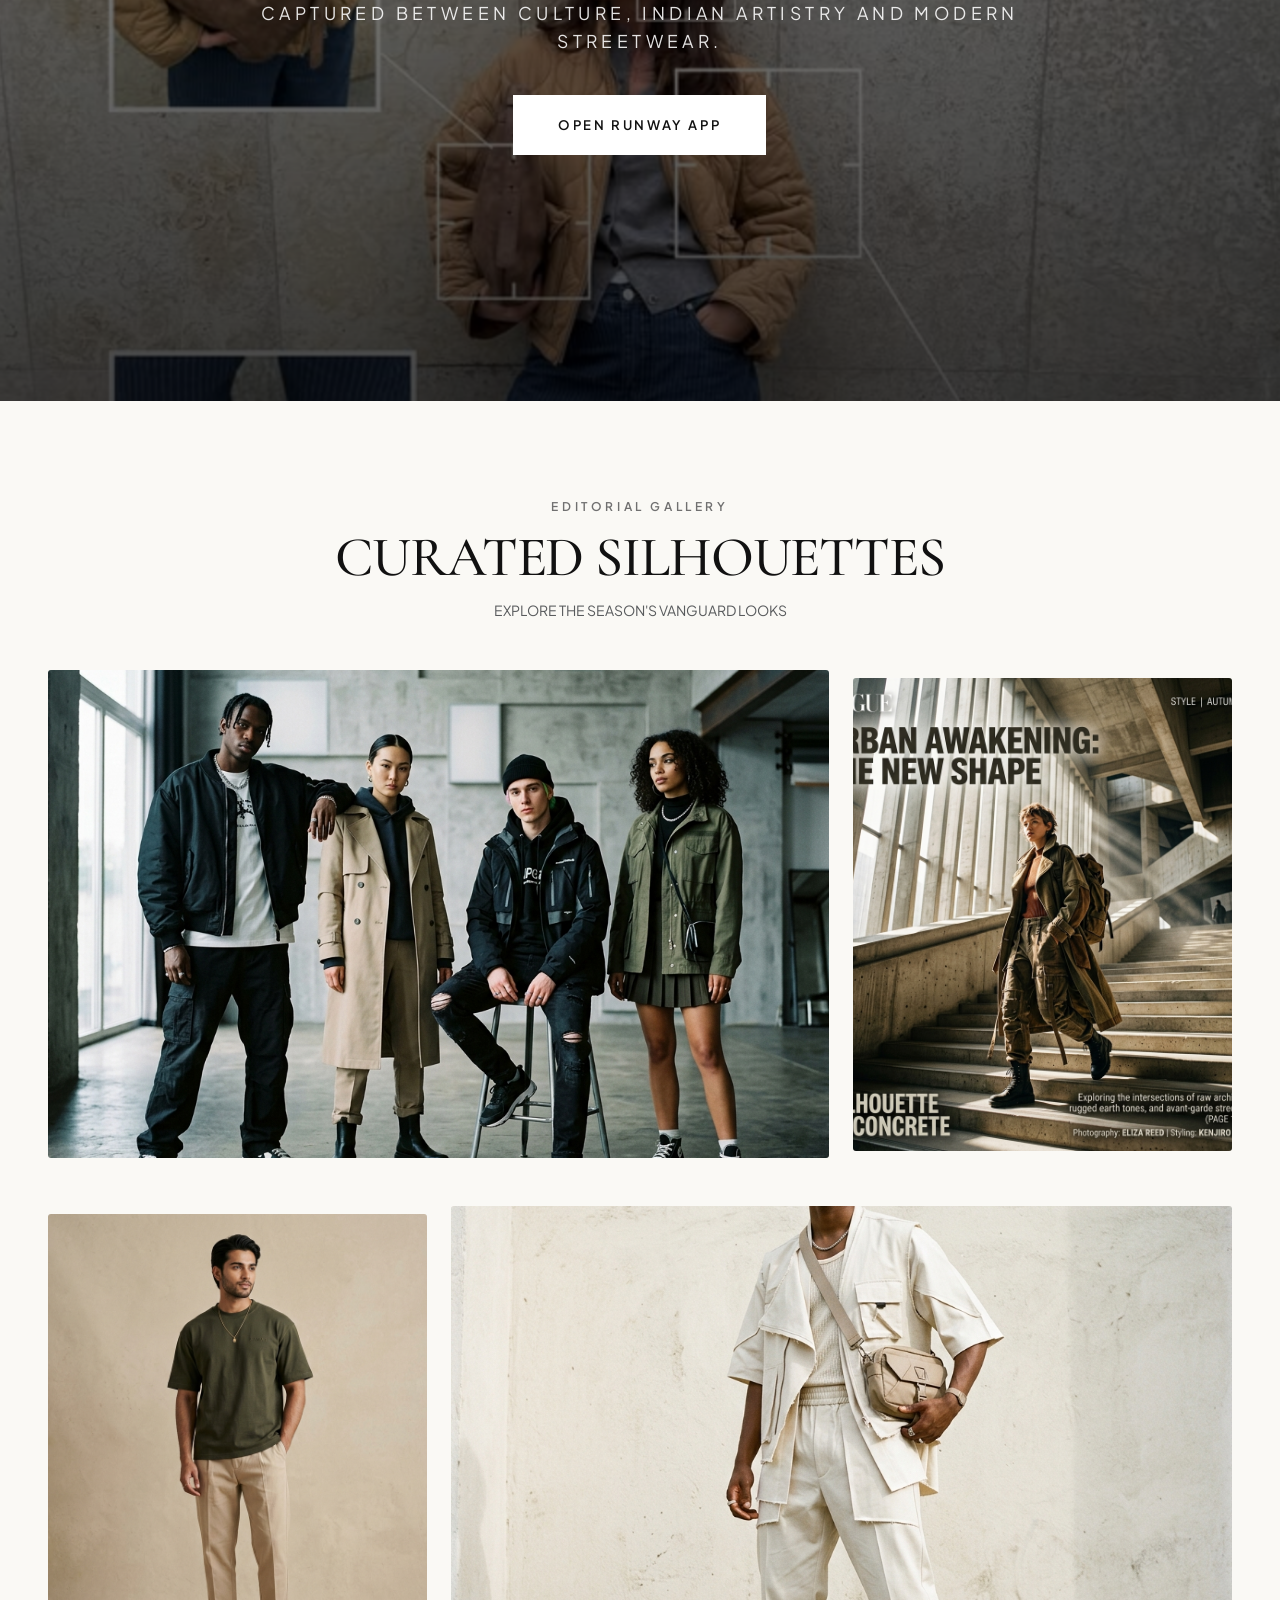
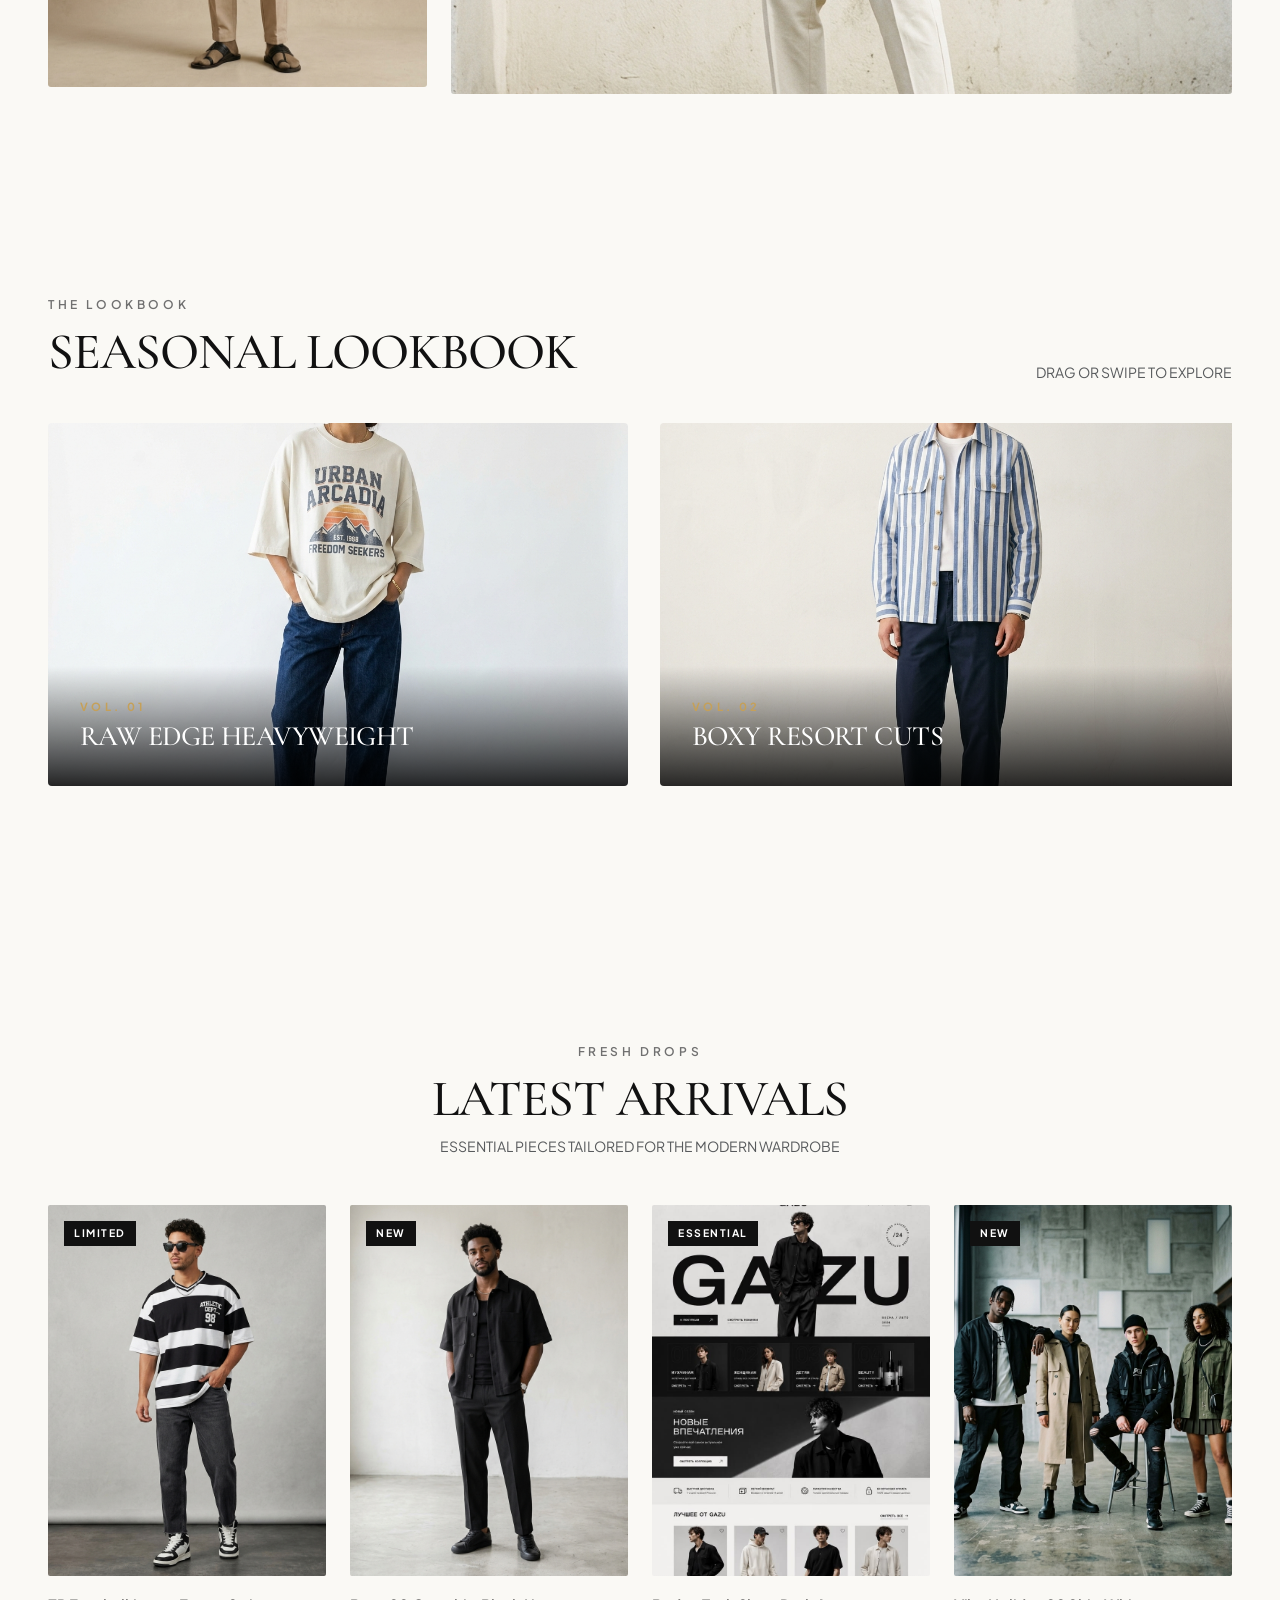
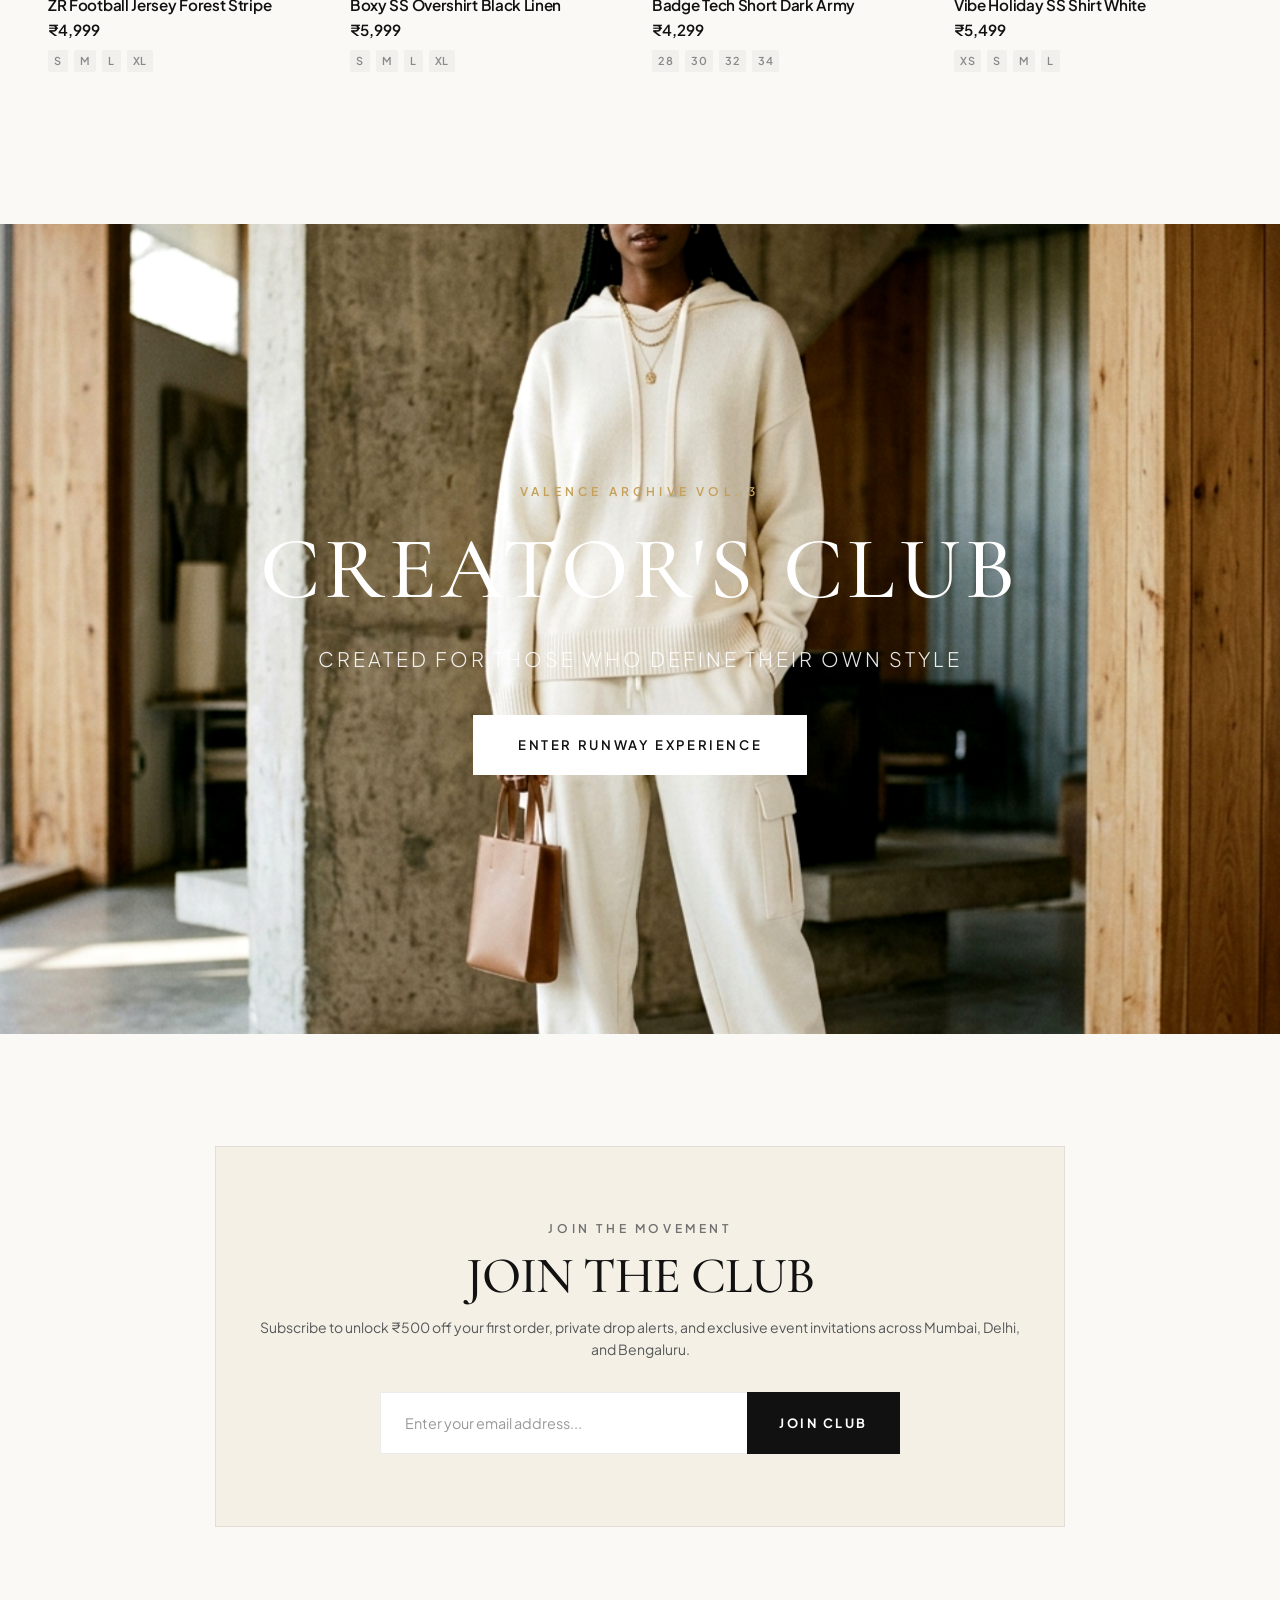
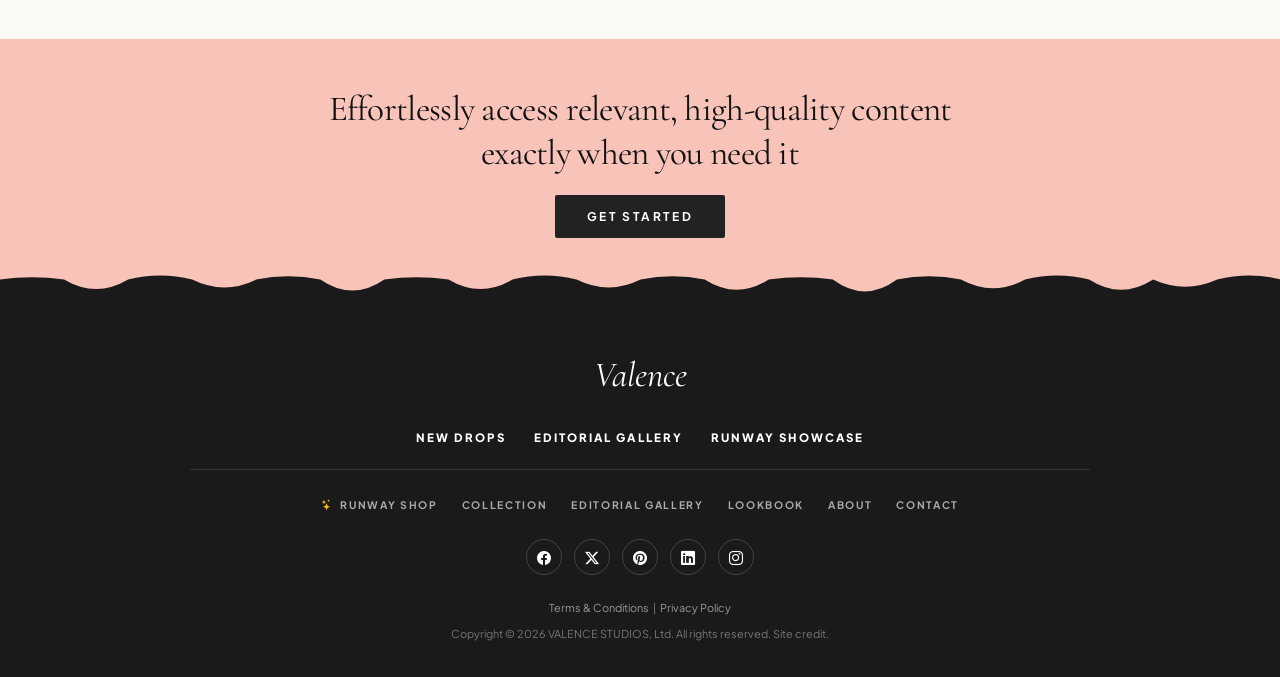
==== commit 6668ae9b: "Added interactive Wishlist Offcanvas, Shopping Bag Drawer, and User Profile & Orders Modal across al" ====
--- a/fashion-website/index.html
+++ b/fashion-website/index.html
@@ -880,6 +880,218 @@
     <span id="toast-message">Item added to your bag</span>
   </div>
 
+  <!-- =========================================================================
+       WISHLIST OFFCANVAS DRAWER
+       ========================================================================= -->
+  <div class="offcanvas offcanvas-end offcanvas-cart" tabindex="-1" id="wishlistOffcanvas">
+    <div class="offcanvas-header border-bottom bg-cream">
+      <div>
+        <span class="text-uppercase extra-small text-gold fw-bold tracking-widest">SAVED ITEMS</span>
+        <h4 class="font-serif fs-5 mb-0 fw-bold">MY WISHLIST (<span id="wishlist-drawer-count">3</span>)</h4>
+      </div>
+      <button type="button" class="btn-close text-reset" data-bs-dismiss="offcanvas" aria-label="Close"></button>
+    </div>
+    
+    <div class="offcanvas-body d-flex flex-column justify-content-between p-4">
+      <div>
+        <div id="wishlist-items-container" class="d-flex flex-column gap-3">
+          <!-- Item 1 -->
+          <div class="d-flex gap-3 p-3 bg-cream border align-items-center position-relative">
+            <img src="images/product-5.jpg" alt="ZR Football Jersey" style="width: 70px; height: 85px; object-fit: cover;">
+            <div class="flex-grow-1">
+              <span class="badge bg-dark text-white extra-small uppercase mb-1">IN STOCK</span>
+              <h6 class="fs-6 font-serif fw-bold mb-1">ZR Football Jersey Forest Stripe</h6>
+              <div class="fw-bold text-dark fs-6 mb-2">₹4,999</div>
+              <button class="btn btn-dark btn-sm rounded-0 extra-small uppercase fw-bold px-3 btn-move-wishlist-cart" data-id="prod-5">MOVE TO BAG</button>
+            </div>
+            <button class="btn btn-link text-muted p-0 position-absolute top-0 end-0 m-2" title="Remove"><i class="bi bi-x-lg"></i></button>
+          </div>
+
+          <!-- Item 2 -->
+          <div class="d-flex gap-3 p-3 bg-cream border align-items-center position-relative">
+            <img src="images/product-2.jpg" alt="Boxy SS Overshirt" style="width: 70px; height: 85px; object-fit: cover;">
+            <div class="flex-grow-1">
+              <span class="badge bg-dark text-white extra-small uppercase mb-1">IN STOCK</span>
+              <h6 class="fs-6 font-serif fw-bold mb-1">Boxy SS Overshirt Blue Stripe</h6>
+              <div class="fw-bold text-dark fs-6 mb-2">₹5,999</div>
+              <button class="btn btn-dark btn-sm rounded-0 extra-small uppercase fw-bold px-3 btn-move-wishlist-cart" data-id="prod-3">MOVE TO BAG</button>
+            </div>
+            <button class="btn btn-link text-muted p-0 position-absolute top-0 end-0 m-2" title="Remove"><i class="bi bi-x-lg"></i></button>
+          </div>
+
+          <!-- Item 3 -->
+          <div class="d-flex gap-3 p-3 bg-cream border align-items-center position-relative">
+            <img src="images/product-3.jpg" alt="Legacy Work Pant" style="width: 70px; height: 85px; object-fit: cover;">
+            <div class="flex-grow-1">
+              <span class="badge bg-dark text-white extra-small uppercase mb-1">IN STOCK</span>
+              <h6 class="fs-6 font-serif fw-bold mb-1">Legacy Work Pant Sand</h6>
+              <div class="fw-bold text-dark fs-6 mb-2">₹6,999</div>
+              <button class="btn btn-dark btn-sm rounded-0 extra-small uppercase fw-bold px-3 btn-move-wishlist-cart" data-id="prod-4">MOVE TO BAG</button>
+            </div>
+            <button class="btn btn-link text-muted p-0 position-absolute top-0 end-0 m-2" title="Remove"><i class="bi bi-x-lg"></i></button>
+          </div>
+        </div>
+      </div>
+
+      <div class="border-top pt-3 mt-4">
+        <button class="btn-editorial btn-editorial-dark w-100 btn-magnetic mb-2" id="btn-move-all-wishlist">MOVE ALL TO BAG</button>
+        <button class="btn-editorial btn-editorial-outline w-100" data-bs-dismiss="offcanvas">CONTINUE SHOPPING</button>
+      </div>
+
+    </div>
+  </div>
+
+  <!-- =========================================================================
+       USER PROFILE & ACCOUNT MODAL
+       ========================================================================= -->
+  <div class="modal fade" id="accountModal" tabindex="-1" aria-hidden="true">
+    <div class="modal-dialog modal-dialog-centered modal-lg">
+      <div class="modal-content bg-cream border-0 rounded-0">
+        <div class="modal-header border-bottom p-4">
+          <ul class="nav nav-tabs border-0 flex-grow-1" id="accountTabs" role="tablist">
+            <li class="nav-item" role="presentation">
+              <button class="nav-link active font-serif fs-5 fw-bold text-dark text-uppercase border-0 bg-transparent ps-0" id="profile-tab" data-bs-toggle="tab" data-bs-target="#profile-tab-pane" type="button" role="tab">USER PROFILE & ORDERS</button>
+            </li>
+            <li class="nav-item" role="presentation">
+              <button class="nav-link font-serif fs-5 fw-bold text-muted text-uppercase border-0 bg-transparent" id="login-tab" data-bs-toggle="tab" data-bs-target="#login-tab-pane" type="button" role="tab">SIGN IN / REGISTER</button>
+            </li>
+          </ul>
+          <button type="button" class="btn-close" data-bs-dismiss="modal" aria-label="Close"></button>
+        </div>
+        <div class="modal-body p-4 p-md-5">
+          <div class="tab-content" id="accountTabContent">
+            
+            <!-- Tab 1: Profile & Order History -->
+            <div class="tab-pane fade show active" id="profile-tab-pane" role="tabpanel" tabindex="0">
+              
+              <!-- Profile Header Card -->
+              <div class="d-flex align-items-center gap-3 p-3 bg-white border mb-4">
+                <div class="bg-dark text-white rounded-circle d-flex align-items-center justify-content-center fw-bold fs-4" style="width: 54px; height: 54px;">
+                  AK
+                </div>
+                <div class="flex-grow-1">
+                  <div class="d-flex align-items-center gap-2 mb-1">
+                    <h5 class="font-serif fs-5 fw-bold mb-0">Akila Krishnasamy</h5>
+                    <span class="badge bg-gold text-dark extra-small fw-bold uppercase"><i class="bi bi-star-fill me-1"></i> VALENCE VIP</span>
+                  </div>
+                  <div class="small text-muted">akila.krishnasamy@gmail.com &nbsp;|&nbsp; +91 98765 43210</div>
+                </div>
+                <button class="btn btn-outline-dark btn-sm rounded-0 extra-small uppercase">EDIT PROFILE</button>
+              </div>
+
+              <!-- Order History Section -->
+              <h6 class="extra-small fw-bold text-uppercase tracking-wider text-muted mb-3">RECENT ORDERS & SHIPMENTS</h6>
+              
+              <div class="d-flex flex-column gap-3 mb-4">
+                
+                <!-- Order 1 -->
+                <div class="p-3 bg-white border">
+                  <div class="d-flex justify-content-between align-items-center border-bottom pb-2 mb-3">
+                    <div>
+                      <span class="fw-bold text-dark me-2">ORDER #VAL-9842</span>
+                      <span class="small text-muted">Placed on Sept 02, 2026</span>
+                    </div>
+                    <span class="badge bg-success text-white extra-small uppercase"><i class="bi bi-truck me-1"></i> DELIVERED</span>
+                  </div>
+                  
+                  <div class="d-flex gap-3 align-items-center mb-3">
+                    <img src="images/product-5.jpg" alt="Order product" style="width: 55px; height: 70px; object-fit: cover;">
+                    <div class="flex-grow-1">
+                      <div class="fw-bold text-dark fs-6">ZR Football Jersey Forest Stripe</div>
+                      <div class="small text-muted">Size: M &nbsp;|&nbsp; Qty: 1 &nbsp;|&nbsp; Price: ₹4,999</div>
+                    </div>
+                    <div class="text-end">
+                      <div class="fw-bold fs-6">₹4,999</div>
+                      <a href="#" class="extra-small text-decoration-underline text-dark">INVOICE (PDF)</a>
+                    </div>
+                  </div>
+                </div>
+
+                <!-- Order 2 -->
+                <div class="p-3 bg-white border">
+                  <div class="d-flex justify-content-between align-items-center border-bottom pb-2 mb-3">
+                    <div>
+                      <span class="fw-bold text-dark me-2">ORDER #VAL-8710</span>
+                      <span class="small text-muted">Placed on Aug 18, 2026</span>
+                    </div>
+                    <span class="badge bg-dark text-white extra-small uppercase"><i class="bi bi-check-circle me-1"></i> COMPLETED</span>
+                  </div>
+                  
+                  <div class="d-flex gap-3 align-items-center">
+                    <img src="images/product-3.jpg" alt="Order product" style="width: 55px; height: 70px; object-fit: cover;">
+                    <div class="flex-grow-1">
+                      <div class="fw-bold text-dark fs-6">Legacy Work Pant Sand</div>
+                      <div class="small text-muted">Size: 32 &nbsp;|&nbsp; Qty: 1 &nbsp;|&nbsp; Price: ₹6,999</div>
+                    </div>
+                    <div class="text-end">
+                      <div class="fw-bold fs-6">₹6,999</div>
+                      <a href="#" class="extra-small text-decoration-underline text-dark">INVOICE (PDF)</a>
+                    </div>
+                  </div>
+                </div>
+
+              </div>
+
+              <!-- Saved Addresses & Preferences Grid -->
+              <div class="row g-3">
+                <div class="col-md-6">
+                  <div class="p-3 bg-white border h-100">
+                    <div class="d-flex justify-content-between align-items-center mb-2">
+                      <span class="extra-small fw-bold text-uppercase text-muted">SAVED SHIPPING ADDRESS</span>
+                      <i class="bi bi-geo-alt text-dark"></i>
+                    </div>
+                    <div class="fw-bold text-dark small mb-1">Akila Krishnasamy</div>
+                    <div class="small text-muted">
+                      104 Sunset Boulevard, Turner Road,<br>
+                      Bandra West, Mumbai, Maharashtra - 400050<br>
+                      Phone: +91 98765 43210
+                    </div>
+                  </div>
+                </div>
+                <div class="col-md-6">
+                  <div class="p-3 bg-white border h-100">
+                    <div class="d-flex justify-content-between align-items-center mb-2">
+                      <span class="extra-small fw-bold text-uppercase text-muted">FIT PREFERENCES</span>
+                      <i class="bi bi-rulers text-dark"></i>
+                    </div>
+                    <div class="small mb-1"><strong class="text-dark">Top Size:</strong> Medium (M)</div>
+                    <div class="small mb-1"><strong class="text-dark">Waist:</strong> 32 Inches</div>
+                    <div class="small"><strong class="text-dark">Style Preferred:</strong> Boxy Oversized</div>
+                  </div>
+                </div>
+              </div>
+
+            </div>
+
+            <!-- Tab 2: Login / Register Form -->
+            <div class="tab-pane fade" id="login-tab-pane" role="tabpanel" tabindex="0">
+              <form id="account-login-form">
+                <div class="mb-3">
+                  <label class="form-label extra-small fw-bold uppercase tracking-wider">EMAIL ADDRESS *</label>
+                  <input type="email" class="form-control rounded-0" placeholder="Enter your email address..." required>
+                </div>
+                <div class="mb-3">
+                  <label class="form-label extra-small fw-bold uppercase tracking-wider">PASSWORD *</label>
+                  <input type="password" class="form-control rounded-0" placeholder="••••••••••••" required>
+                </div>
+                <div class="d-flex justify-content-between align-items-center mb-4">
+                  <div class="form-check">
+                    <input class="form-check-input rounded-0" type="checkbox" id="rememberMe" checked>
+                    <label class="form-check-label extra-small text-muted" for="rememberMe">Remember me</label>
+                  </div>
+                  <a href="#" class="extra-small text-dark text-decoration-underline">Forgot password?</a>
+                </div>
+                <button type="submit" class="btn-editorial btn-editorial-dark w-100 mb-3">SIGN IN TO VALENCE</button>
+                <div class="text-center small text-muted">Don't have an account? <a href="#" class="text-dark fw-bold text-decoration-underline">Register now for VIP perks</a></div>
+              </form>
+            </div>
+
+          </div>
+        </div>
+      </div>
+    </div>
+  </div>
+
   <!-- Bootstrap 5.3.3 JS Bundle -->
   <script src="https://cdn.jsdelivr.net/npm/bootstrap@5.3.3/dist/js/bootstrap.bundle.min.js"></script>
   <!-- Custom Script Engine -->
--- a/fashion-website/css/style.css
+++ b/fashion-website/css/style.css
@@ -247,63 +247,59 @@
 /* --------------------------------------------------------------------------
    5. NAVBAR & ANNOUNCEMENT BAR
    -------------------------------------------------------------------------- */
-.top-announcement-bar {
-  background-color: var(--bg-dark);
-  color: var(--text-light);
+.top-announcement-bar,
+.marquee-wrapper {
+  background-color: #111111;
+  color: #FAF9F5;
   font-size: 0.72rem;
   font-weight: 500;
   letter-spacing: 0.15em;
   text-transform: uppercase;
-  padding: 8px 0;
-  position: relative;
-  z-index: 1001;
+  position: relative;
+  z-index: 1050;
 }
 
 .navbar-editorial {
-  position: fixed;
-  top: 31px;
+  position: sticky;
+  top: 0;
   left: 0;
   width: 100%;
-  height: var(--nav-height);
-  z-index: 1000;
-  padding: 0.25rem 1.5rem;
-  transition: background-color 0.4s var(--ease-out-expo),
-              top 0.4s var(--ease-out-expo),
-              box-shadow 0.4s ease,
-              backdrop-filter 0.4s ease;
-}
-
-.navbar-editorial.scrolled {
-  top: 0;
-  background-color: rgba(250, 249, 245, 0.92);
-  backdrop-filter: blur(20px);
-  -webkit-backdrop-filter: blur(20px);
-  border-bottom: 1px solid var(--border-light);
+  min-height: 52px;
+  background-color: rgba(250, 249, 245, 0.96);
+  backdrop-filter: blur(15px);
+  -webkit-backdrop-filter: blur(15px);
+  border-bottom: 1px solid rgba(17, 17, 17, 0.08);
   box-shadow: 0 4px 20px rgba(0, 0, 0, 0.04);
+  z-index: 1040;
+  padding: 0.35rem 1.5rem;
+  transition: all 0.3s ease;
 }
 
 .navbar-editorial .navbar-brand {
   font-size: 1.4rem !important;
-  font-weight: 600;
+  font-weight: 700;
   letter-spacing: 0.18em;
   text-transform: uppercase;
-  color: #FFFFFF;
-  transition: color 0.4s ease;
-}
-
-.navbar-editorial.scrolled .navbar-brand {
-  color: var(--text-dark);
-}
-
+  color: #111111 !important;
+  transition: color 0.3s ease;
+}
+
+.navbar-editorial .nav-link,
 .nav-link-editorial {
-  font-size: 0.75rem;
-  font-weight: 600;
-  letter-spacing: 0.15em;
-  text-transform: uppercase;
-  color: #FFFFFF;
+  font-size: 0.76rem;
+  font-weight: 700;
+  letter-spacing: 0.14em;
+  text-transform: uppercase;
+  color: #111111 !important;
   padding: 0.35rem 0.75rem !important;
   position: relative;
   transition: color 0.3s ease;
+}
+
+.navbar-editorial .nav-link:hover,
+.nav-link-editorial:hover,
+.navbar-editorial .nav-link.active {
+  color: var(--accent-gold) !important;
 }
 
 .navbar-editorial.scrolled .nav-link-editorial {
@@ -1846,7 +1842,7 @@
 .pink-cta-banner {
   background-color: #F8C3B9;
   color: #111111;
-  padding: 5rem 1.5rem 3.5rem 1.5rem;
+  padding: 3rem 1.5rem 2rem 1.5rem;
   text-align: center;
   position: relative;
   overflow: hidden;
@@ -1854,11 +1850,11 @@
 
 .pink-cta-title {
   font-family: 'Cormorant Garamond', Georgia, serif;
-  font-size: 2.75rem;
+  font-size: 2.2rem;
   font-weight: 400;
   color: #111111;
-  max-width: 800px;
-  margin: 0 auto 1.75rem auto;
+  max-width: 700px;
+  margin: 0 auto 1.25rem auto;
   line-height: 1.25;
 }
 
@@ -1866,10 +1862,10 @@
   background-color: #222222;
   color: #FFFFFF;
   font-weight: 700;
-  font-size: 0.78rem;
+  font-size: 0.75rem;
   letter-spacing: 0.2em;
   text-transform: uppercase;
-  padding: 1rem 2.5rem;
+  padding: 0.75rem 2rem;
   border: none;
   border-radius: 2px;
   transition: all 0.3s ease;
@@ -1897,13 +1893,13 @@
   position: relative;
   display: block;
   width: calc(100% + 1.3px);
-  height: 55px;
+  height: 38px;
 }
 
 .flaunter-dark-footer {
   background-color: #1A1A1A !important;
   color: #CCCCCC !important;
-  padding: 4.5rem 1.5rem 3rem 1.5rem !important;
+  padding: 2.5rem 1.5rem 2rem 1.5rem !important;
   text-align: center !important;
   border-top: none !important;
   position: relative;
@@ -1912,10 +1908,10 @@
 
 .flaunter-brand-logo {
   font-family: 'Cormorant Garamond', Georgia, serif;
-  font-size: 2.8rem;
+  font-size: 2.2rem;
   font-style: italic;
   color: #FFFFFF !important;
-  margin-bottom: 2rem;
+  margin-bottom: 1.25rem;
   display: inline-block;
   text-decoration: none !important;
 }
@@ -1923,10 +1919,10 @@
 .flaunter-primary-nav {
   display: flex;
   justify-content: center;
-  gap: 2.5rem;
+  gap: 1.75rem;
   list-style: none;
   padding: 0;
-  margin-bottom: 2rem;
+  margin-bottom: 1.25rem;
 }
 
 .flaunter-primary-nav li {
@@ -1935,9 +1931,9 @@
 
 .flaunter-primary-nav a {
   color: #FFFFFF !important;
-  font-size: 0.75rem;
+  font-size: 0.72rem;
   font-weight: 800;
-  letter-spacing: 0.2em;
+  letter-spacing: 0.18em;
   text-transform: uppercase;
   text-decoration: none !important;
   transition: color 0.2s ease;
@@ -1949,20 +1945,20 @@
 
 .flaunter-divider {
   width: 100%;
-  max-width: 1000px;
+  max-width: 900px;
   height: 1px;
   background-color: #333333;
-  margin: 0 auto 2rem auto;
+  margin: 0 auto 1.25rem auto;
 }
 
 .flaunter-sub-nav {
   display: flex;
   justify-content: center;
-  gap: 2rem;
+  gap: 1.5rem;
   flex-wrap: wrap;
   list-style: none;
   padding: 0;
-  margin-bottom: 2.5rem;
+  margin-bottom: 1.5rem;
 }
 
 .flaunter-sub-nav li {
@@ -1971,9 +1967,9 @@
 
 .flaunter-sub-nav a {
   color: #AAAAAA !important;
-  font-size: 0.68rem;
+  font-size: 0.65rem;
   font-weight: 700;
-  letter-spacing: 0.18em;
+  letter-spacing: 0.16em;
   text-transform: uppercase;
   text-decoration: none !important;
   transition: color 0.2s ease;
@@ -1986,20 +1982,20 @@
 .flaunter-social-row {
   display: flex;
   justify-content: center;
-  gap: 1rem;
-  margin-bottom: 2.5rem;
+  gap: 0.75rem;
+  margin-bottom: 1.5rem;
 }
 
 .flaunter-social-btn {
-  width: 42px;
-  height: 42px;
+  width: 36px;
+  height: 36px;
   border: 1px solid #444444;
   border-radius: 50%;
   color: #FFFFFF !important;
   display: flex;
   align-items: center;
   justify-content: center;
-  font-size: 1rem;
+  font-size: 0.88rem;
   text-decoration: none !important;
   transition: all 0.3s ease;
 }
@@ -2007,13 +2003,13 @@
 .flaunter-social-btn:hover {
   border-color: #F8C3B9;
   color: #F8C3B9 !important;
-  transform: translateY(-3px);
+  transform: translateY(-2px);
 }
 
 .flaunter-copy-text {
-  font-size: 0.72rem;
+  font-size: 0.68rem;
   color: #777777 !important;
-  margin-bottom: 0.25rem;
+  margin-bottom: 0.2rem;
 }
 
 .flaunter-copy-text a {
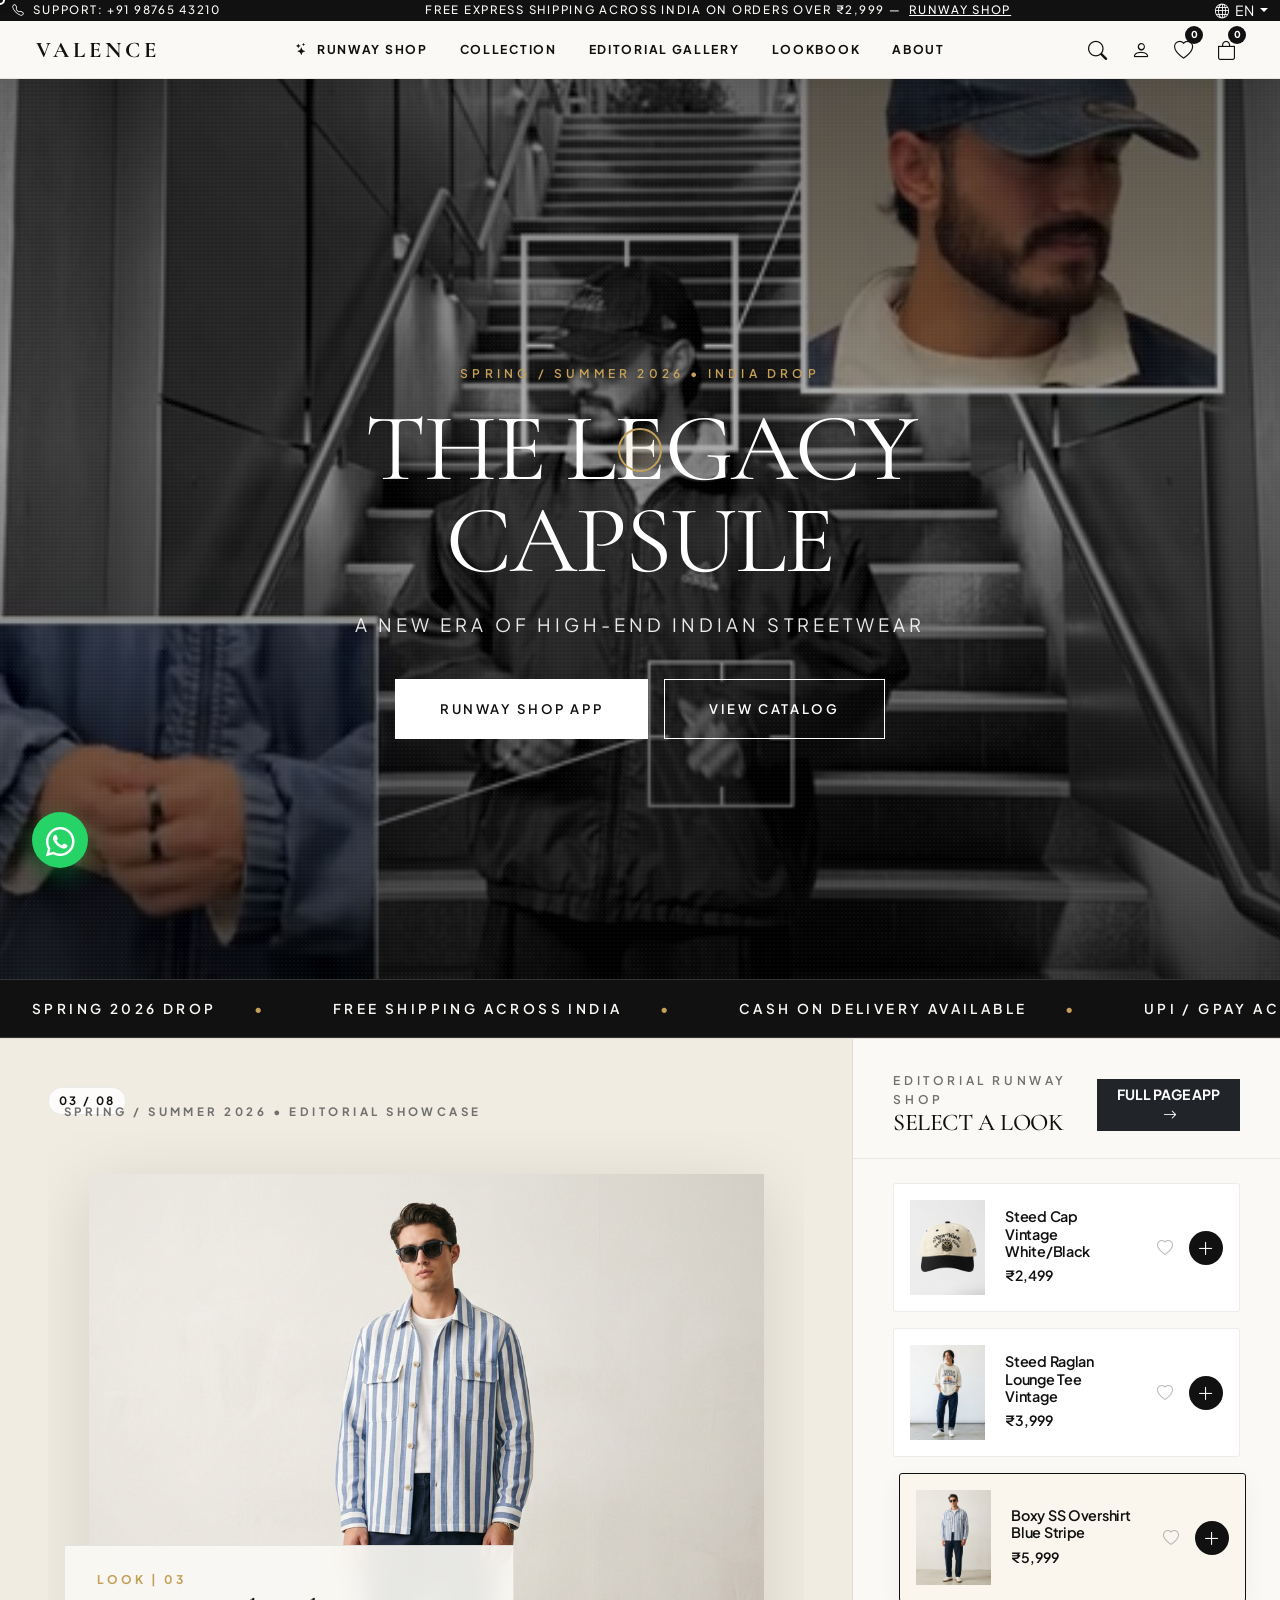
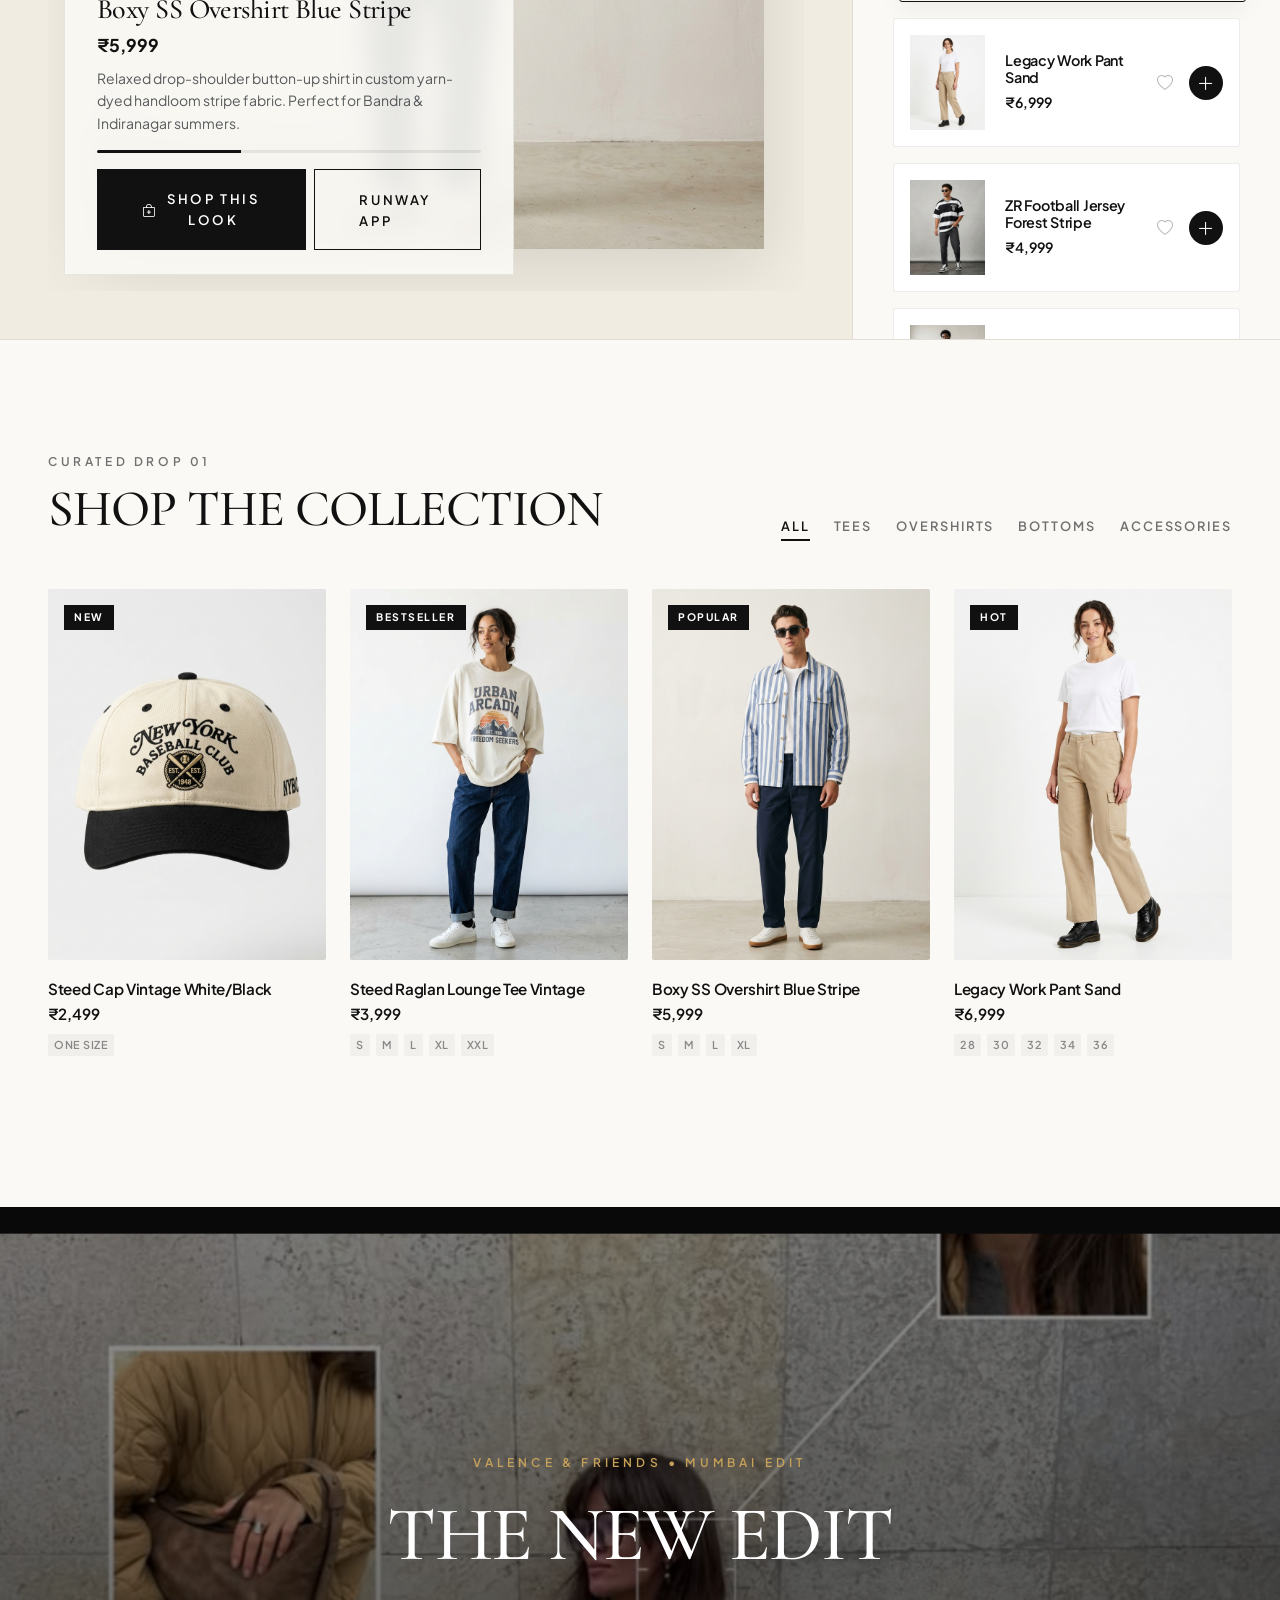
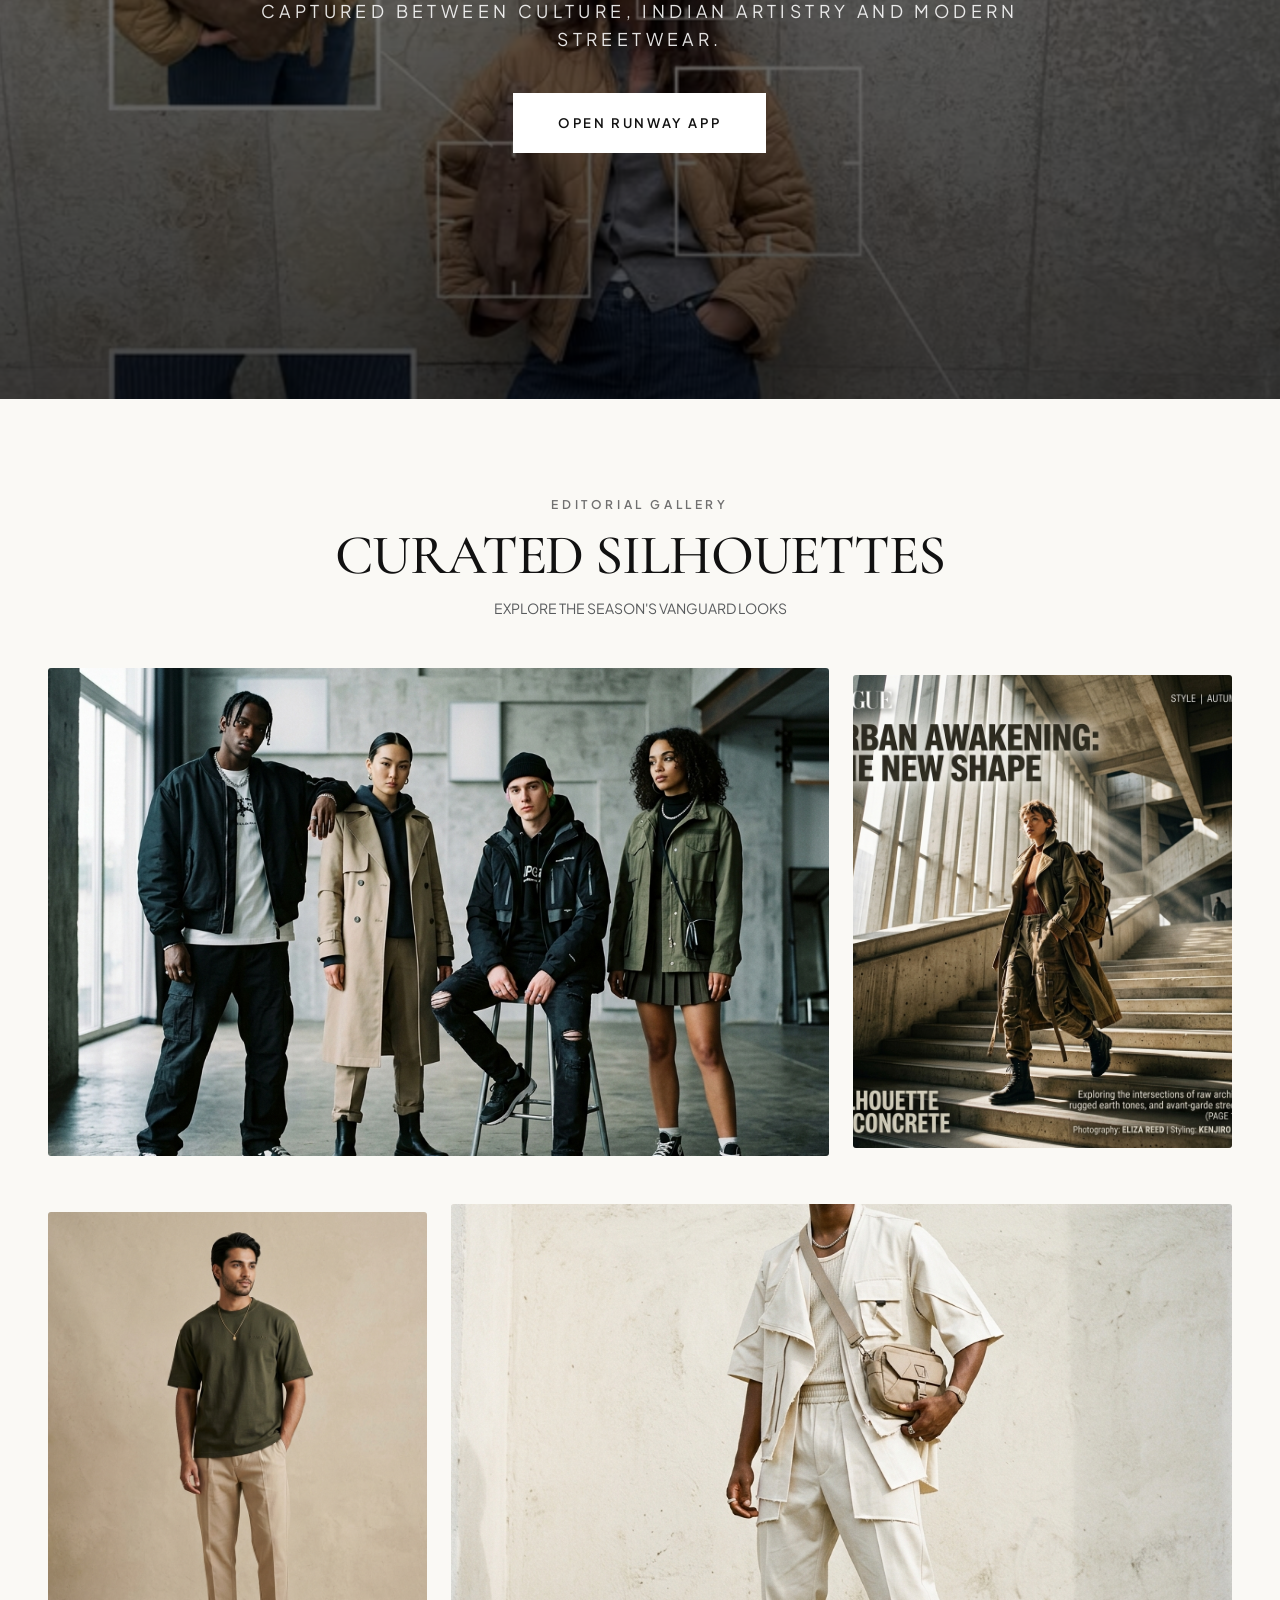
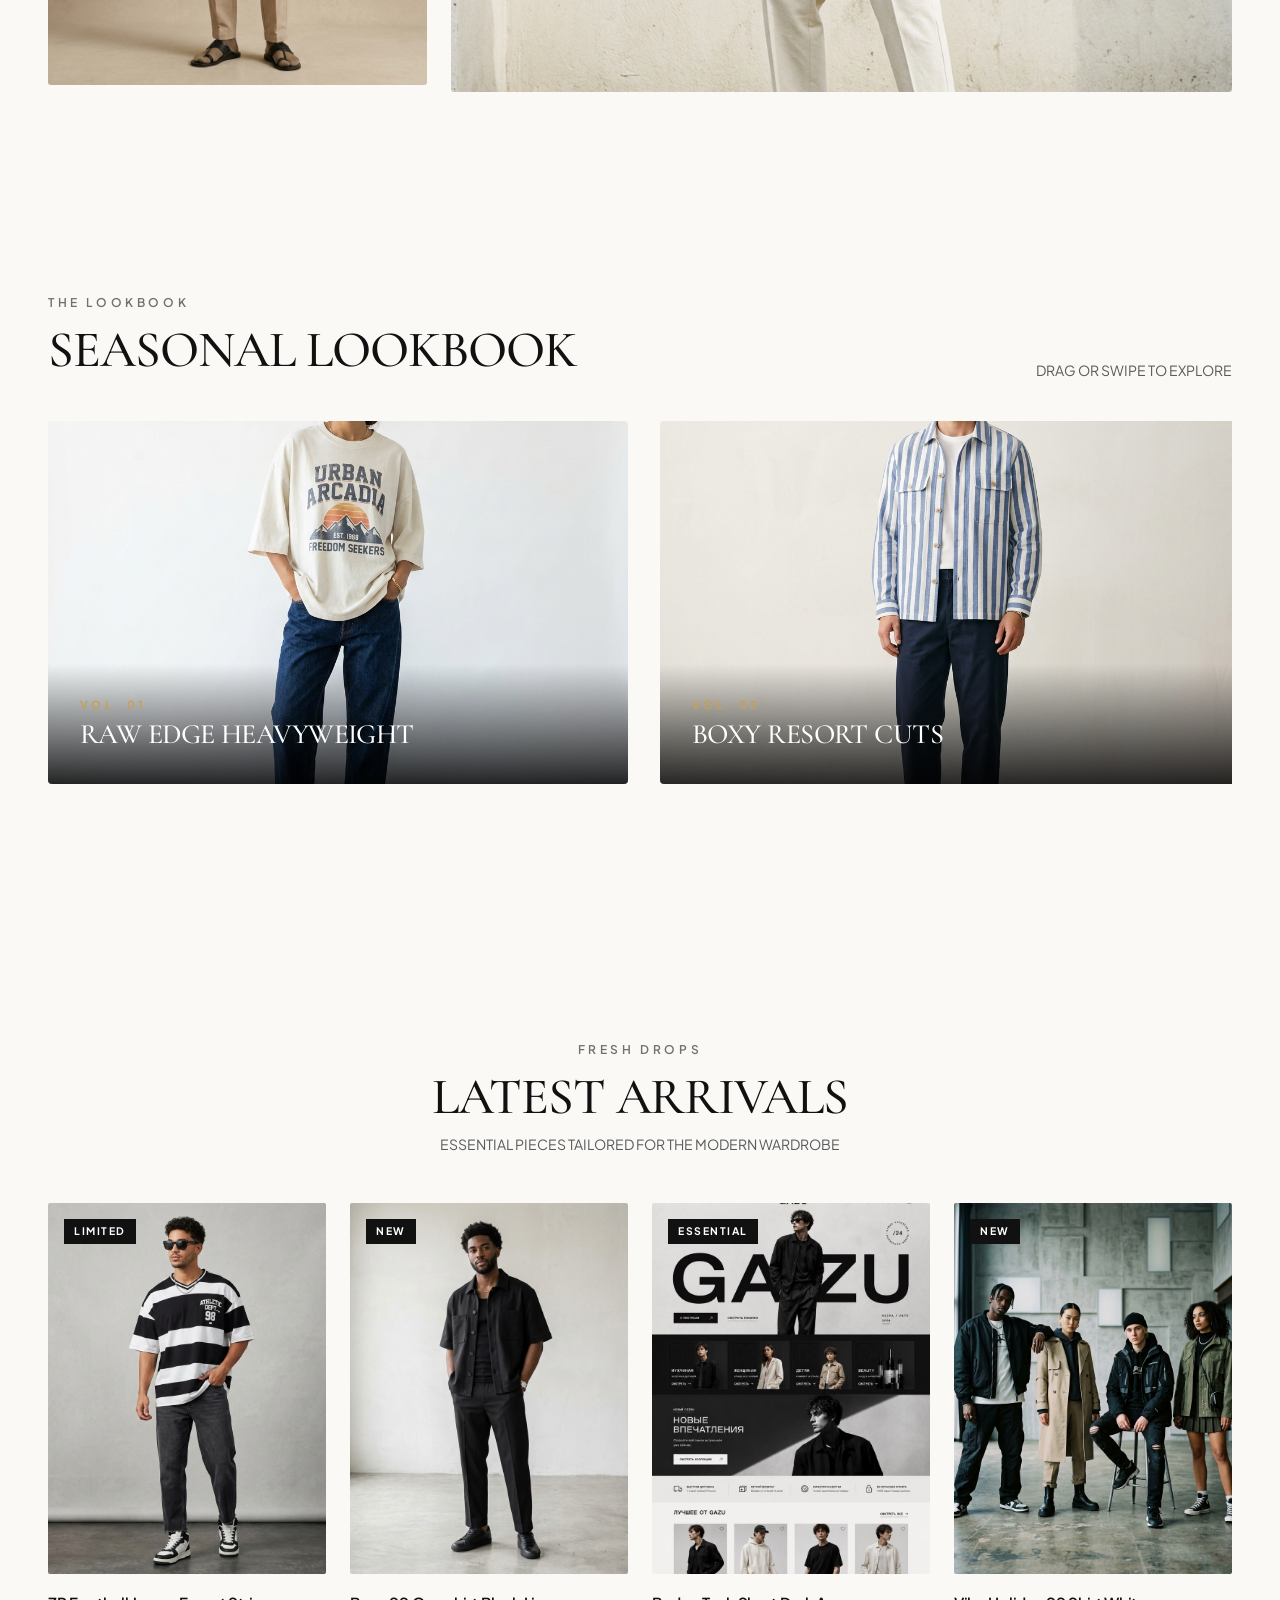
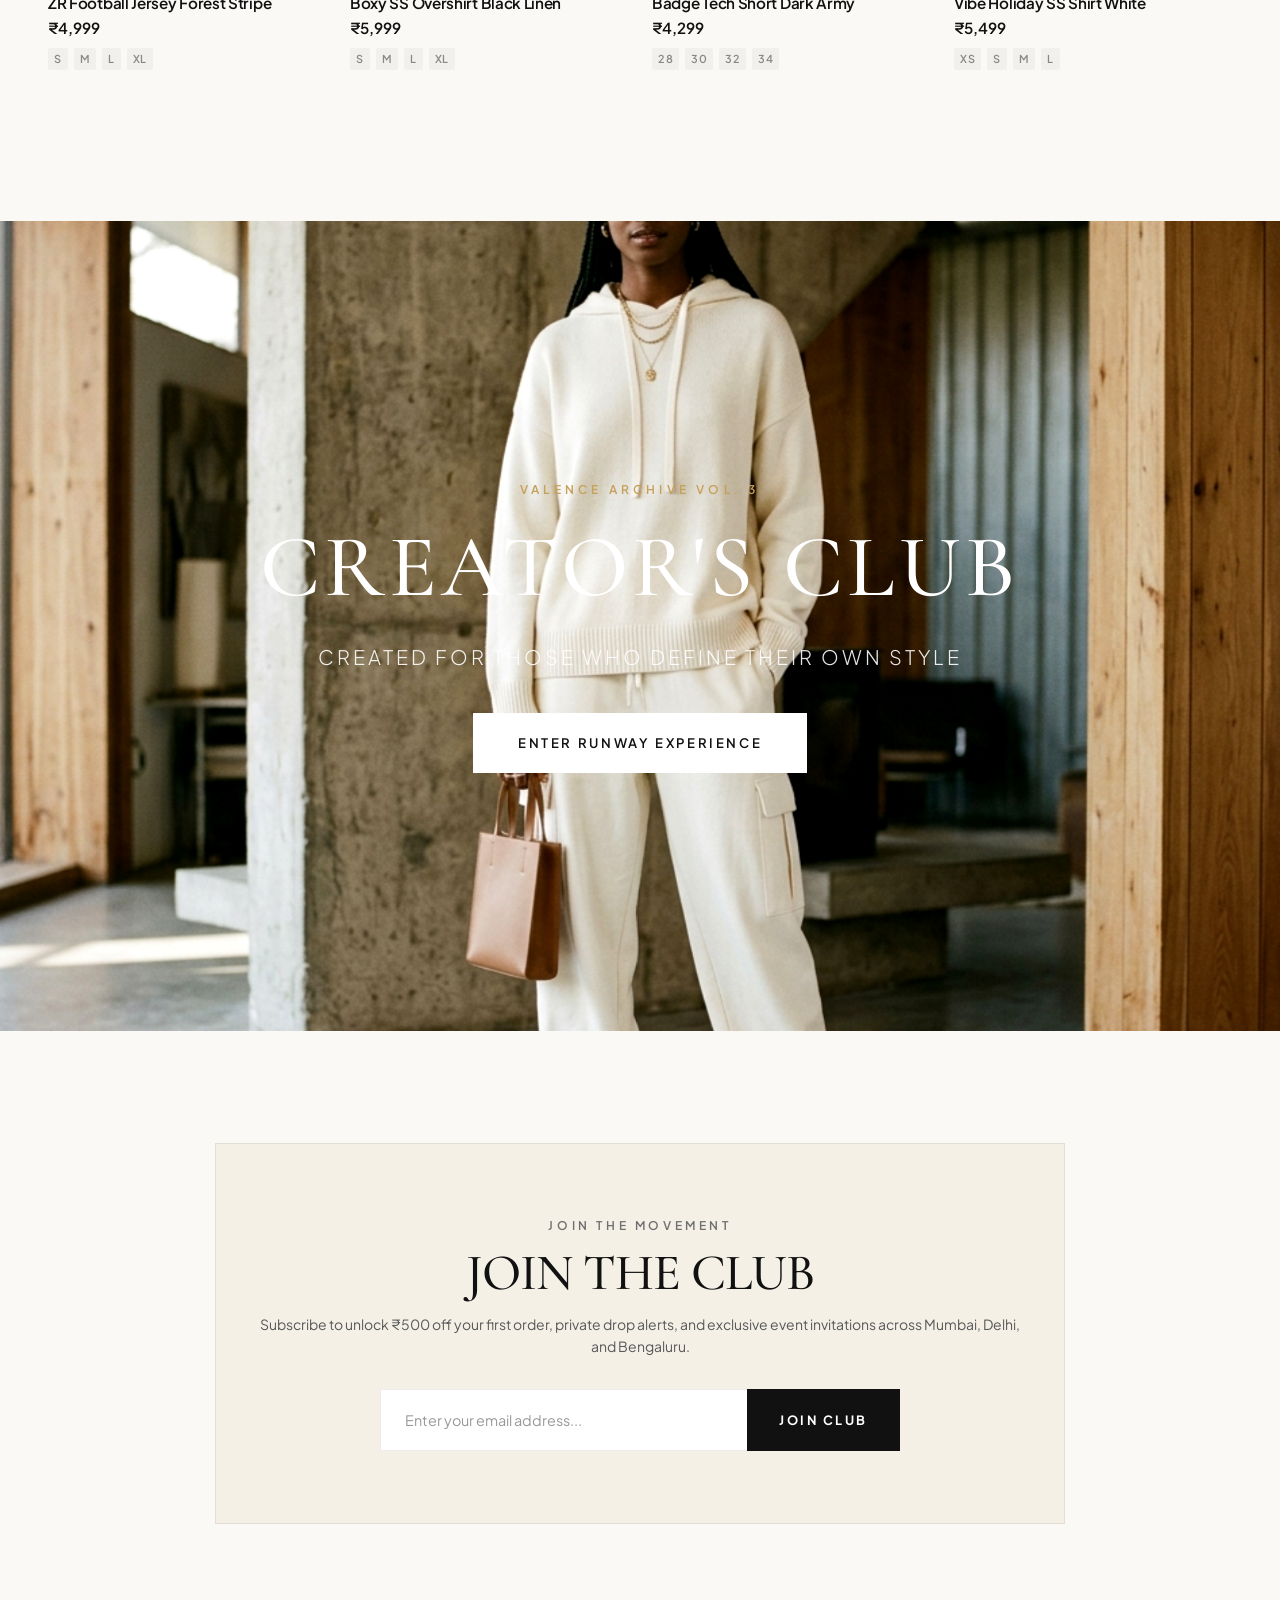
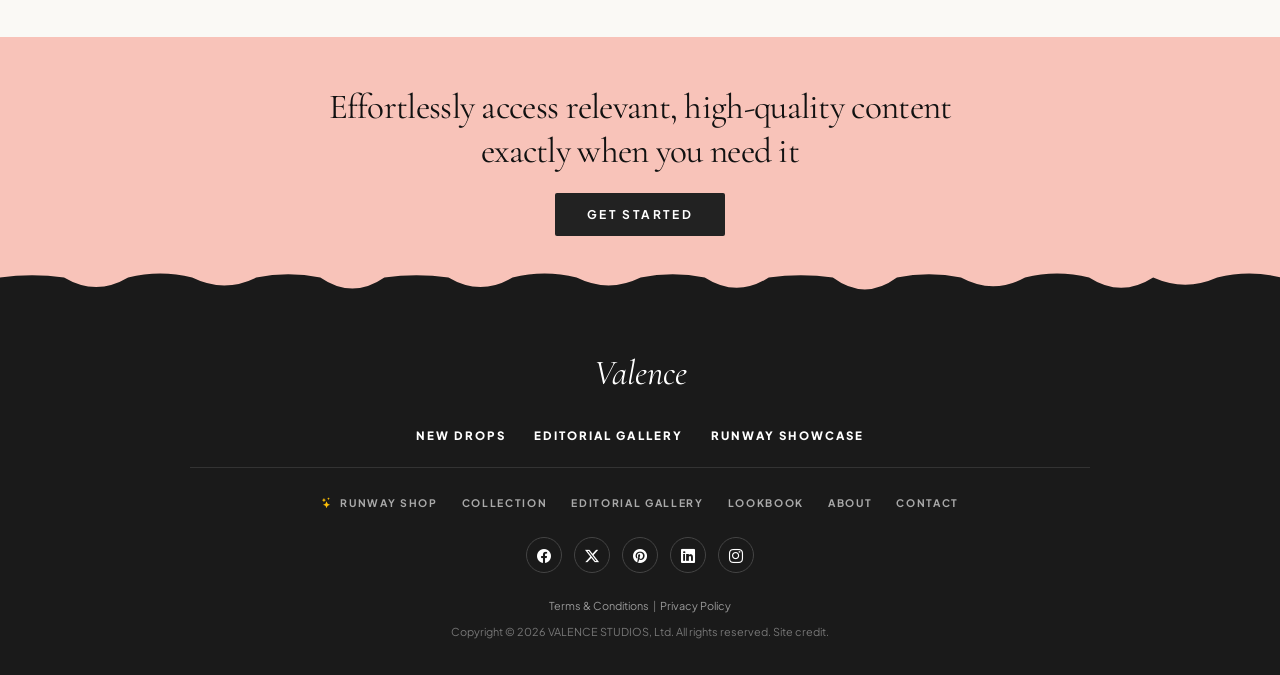
==== commit 7572851b: "Fixed CSS syntax error, navbar icon alignment, multi-product scroll discovery, and wishlist offcanva" ====
--- a/fashion-website/index.html
+++ b/fashion-website/index.html
@@ -110,7 +110,7 @@
         <button class="nav-icon-btn d-none d-sm-inline-block" data-bs-toggle="modal" data-bs-target="#accountModal" aria-label="Account">
           <i class="bi bi-person"></i>
         </button>
-        <button class="nav-icon-btn" data-bs-toggle="offcanvas" data-bs-target="#cartOffcanvas" aria-label="Wishlist">
+        <button class="nav-icon-btn" data-bs-toggle="offcanvas" data-bs-target="#wishlistOffcanvas" aria-label="Wishlist">
           <i class="bi bi-heart"></i>
           <span class="cart-badge" id="wishlist-count">0</span>
         </button>
--- a/fashion-website/css/style.css
+++ b/fashion-website/css/style.css
@@ -259,6 +259,37 @@
   z-index: 1050;
 }
 
+/* Outfit Category Badge Alignment Fix */
+.outfit-category-badge {
+  display: inline-flex;
+  align-items: center;
+  gap: 0.35rem;
+  font-size: 0.68rem;
+  font-weight: 800;
+  letter-spacing: 0.12em;
+  text-transform: uppercase;
+  color: #C5A059;
+  background-color: rgba(197, 160, 89, 0.08);
+  padding: 0.3rem 0.65rem;
+  border-radius: 2px;
+  border: 1px solid rgba(197, 160, 89, 0.2);
+  line-height: 1.2;
+}
+
+.runway-card-heart {
+  font-size: 1.1rem;
+  color: #AAAAAA;
+  cursor: pointer;
+  transition: all 0.2s ease;
+  line-height: 1;
+  margin-left: auto;
+}
+
+.runway-card-heart:hover,
+.runway-card-heart.active {
+  color: #D93838;
+}
+
 .navbar-editorial {
   position: sticky;
   top: 0;
@@ -325,41 +356,46 @@
 }
 
 .nav-icon-btn {
-  font-size: 1.25rem;
-  color: #FFFFFF;
-  padding: 0.5rem;
+  font-size: 1.2rem;
+  color: #111111 !important;
+  padding: 0.4rem 0.5rem;
   position: relative;
   transition: color 0.3s ease, transform 0.2s ease;
-}
-
-.navbar-editorial.scrolled .nav-icon-btn {
-  color: var(--text-dark);
+  display: inline-flex;
+  align-items: center;
+  justify-content: center;
+  text-decoration: none;
+}
+
+.navbar-editorial .nav-icon-btn {
+  color: #111111 !important;
 }
 
 .nav-icon-btn:hover {
+  color: var(--accent-gold) !important;
   transform: translateY(-2px);
 }
 
 .cart-badge {
   position: absolute;
-  top: 4px;
-  right: 2px;
-  background-color: #FFFFFF;
-  color: var(--text-dark);
-  font-size: 0.625rem;
-  font-weight: 700;
-  width: 17px;
-  height: 17px;
+  top: -2px;
+  right: -2px;
+  background-color: #111111 !important;
+  color: #FFFFFF !important;
+  font-size: 0.6rem;
+  font-weight: 800;
+  width: 18px;
+  height: 18px;
   border-radius: 50%;
   display: flex;
   align-items: center;
   justify-content: center;
-  transition: background-color 0.4s ease, color 0.4s ease;
+  line-height: 1;
 }
 
 .navbar-editorial.scrolled .cart-badge {
-  background-color: var(--text-dark);
-  color: #FFFFFF;
+  background-color: #111111 !important;
+  color: #FFFFFF !important;
 }
 
 /* Mobile Offcanvas Nav */
